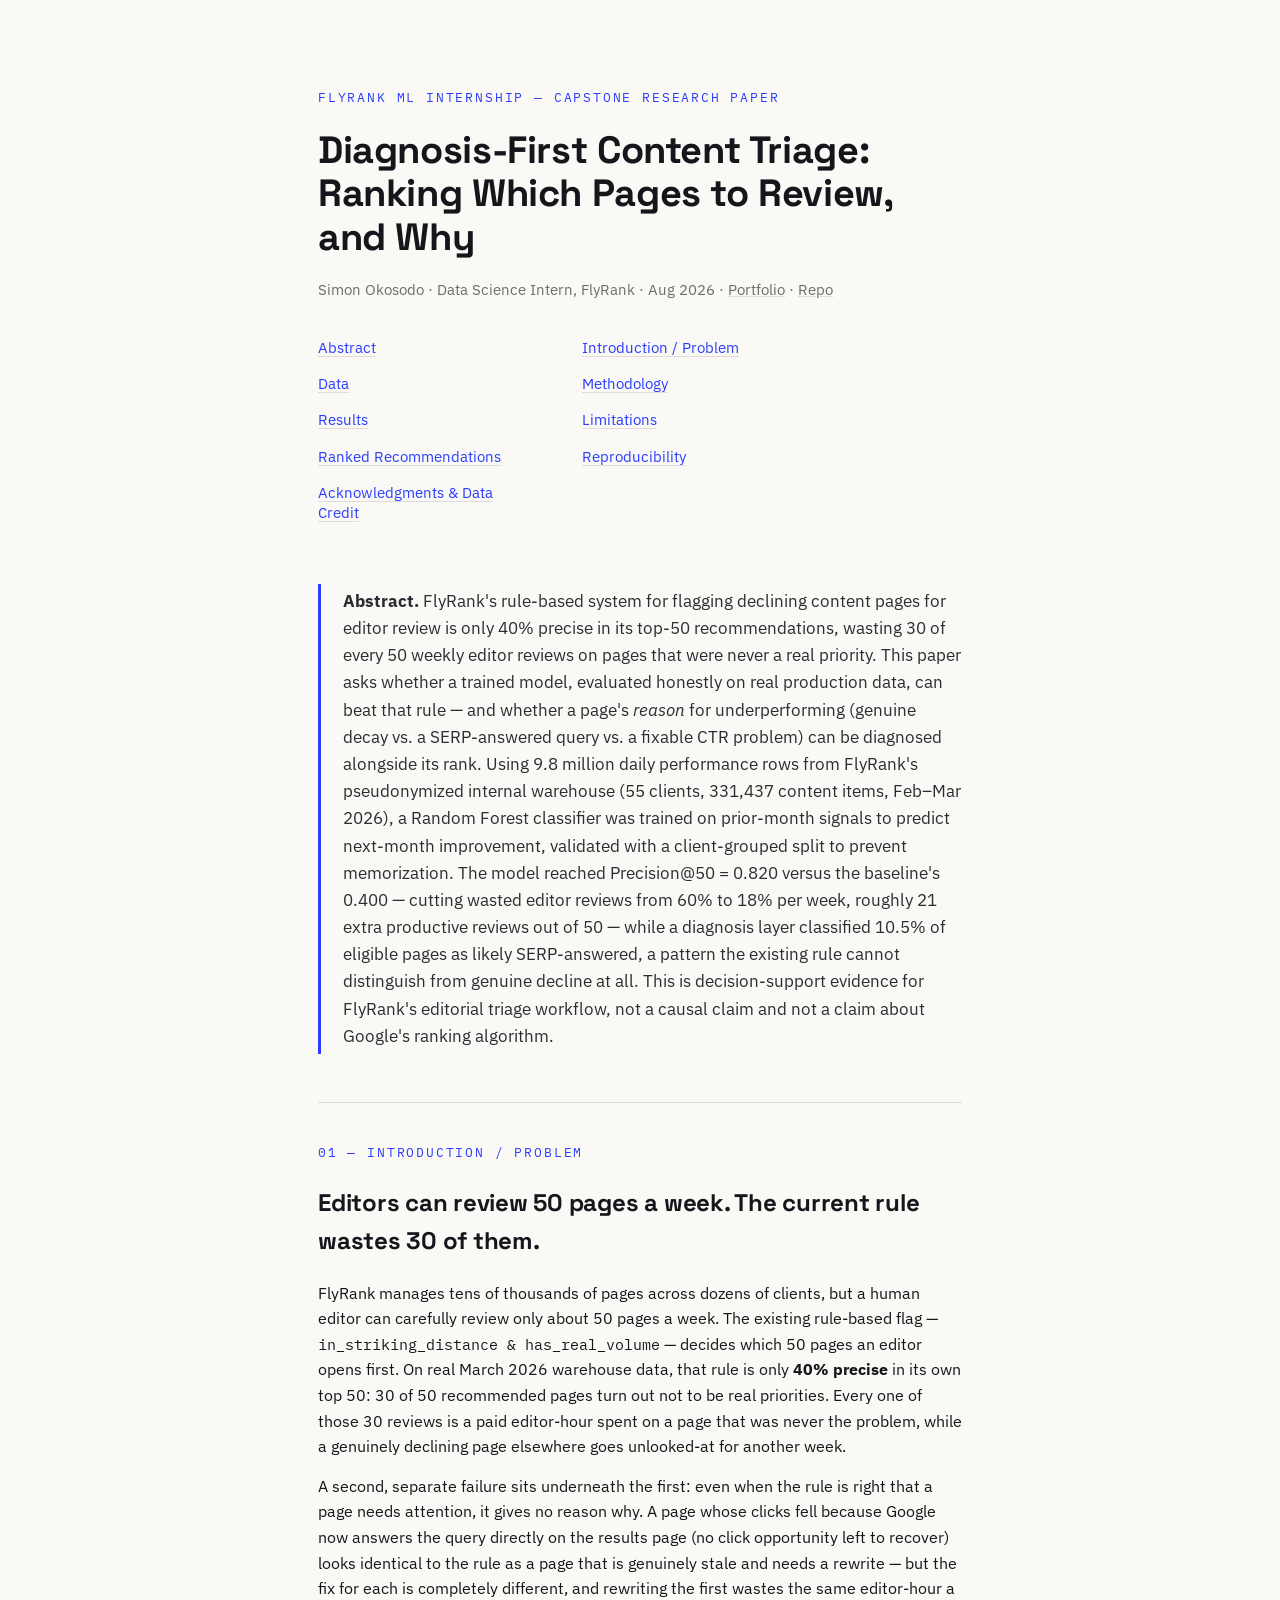
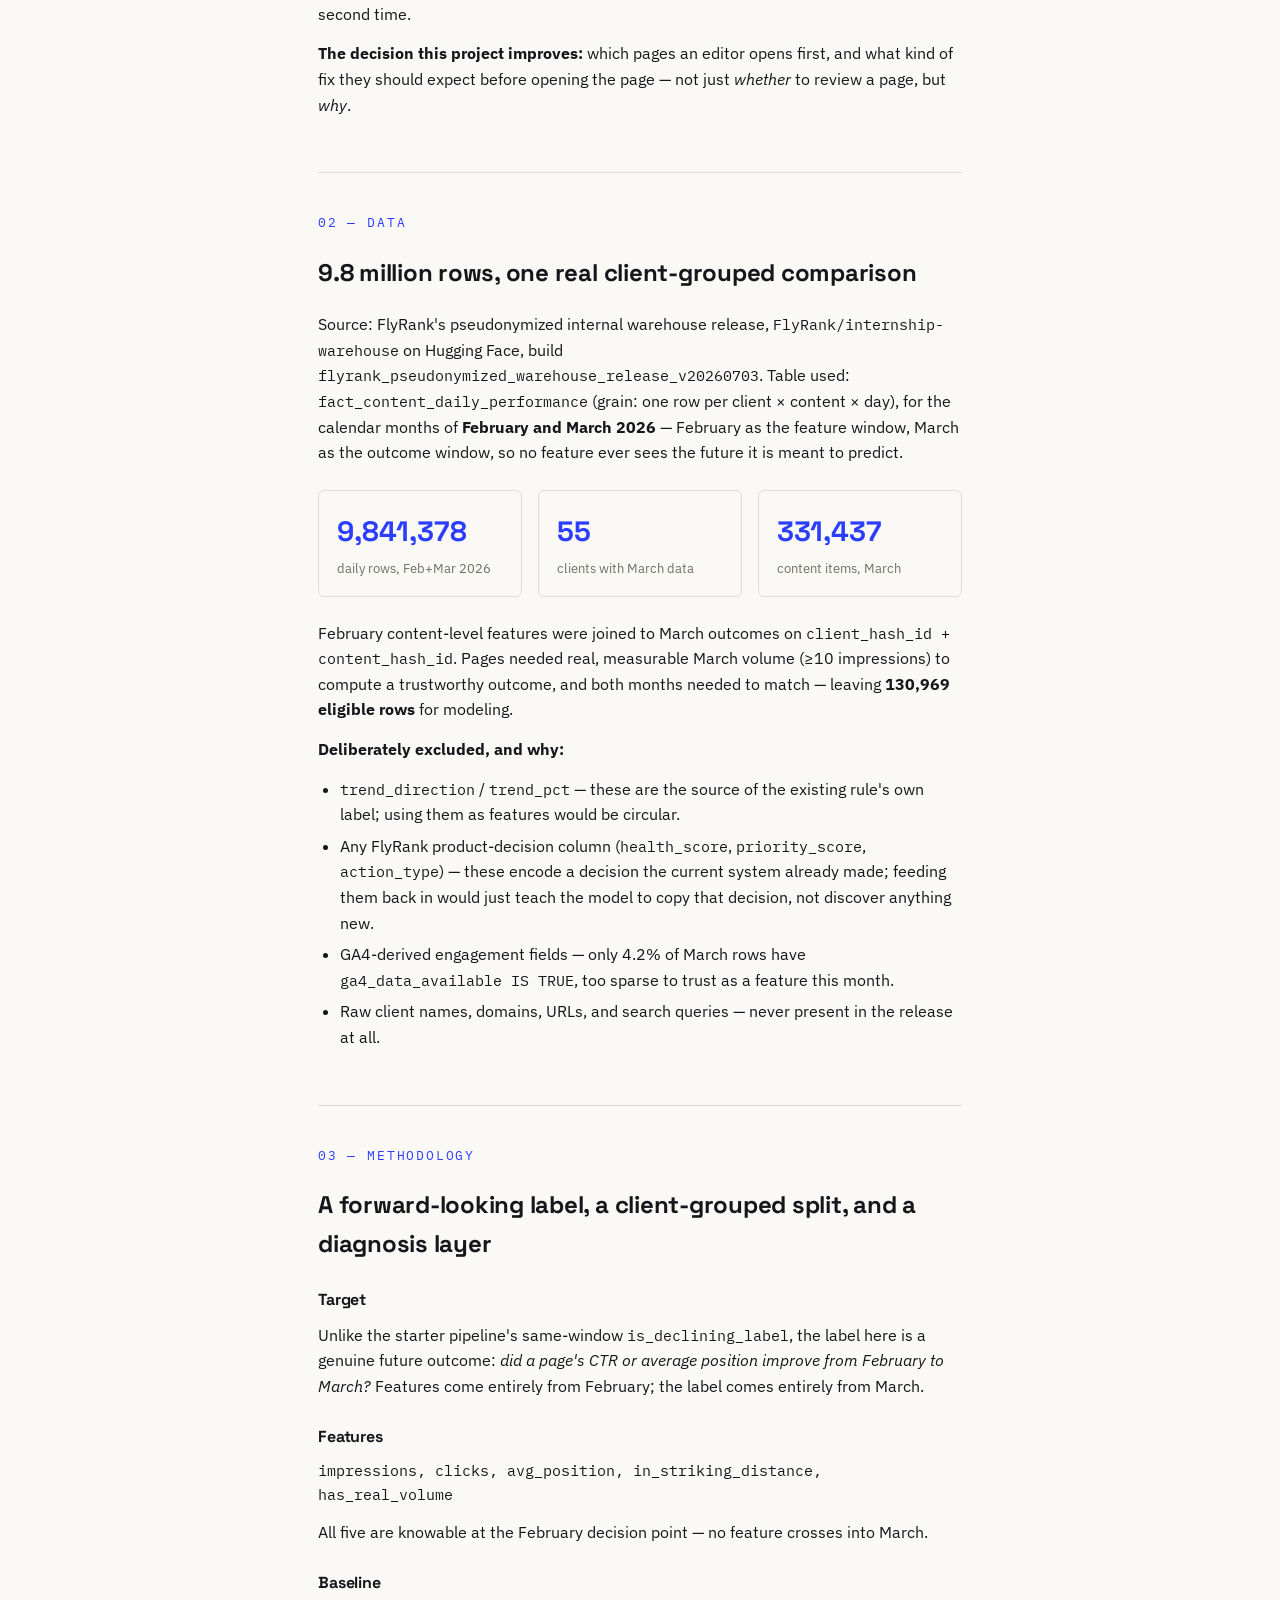
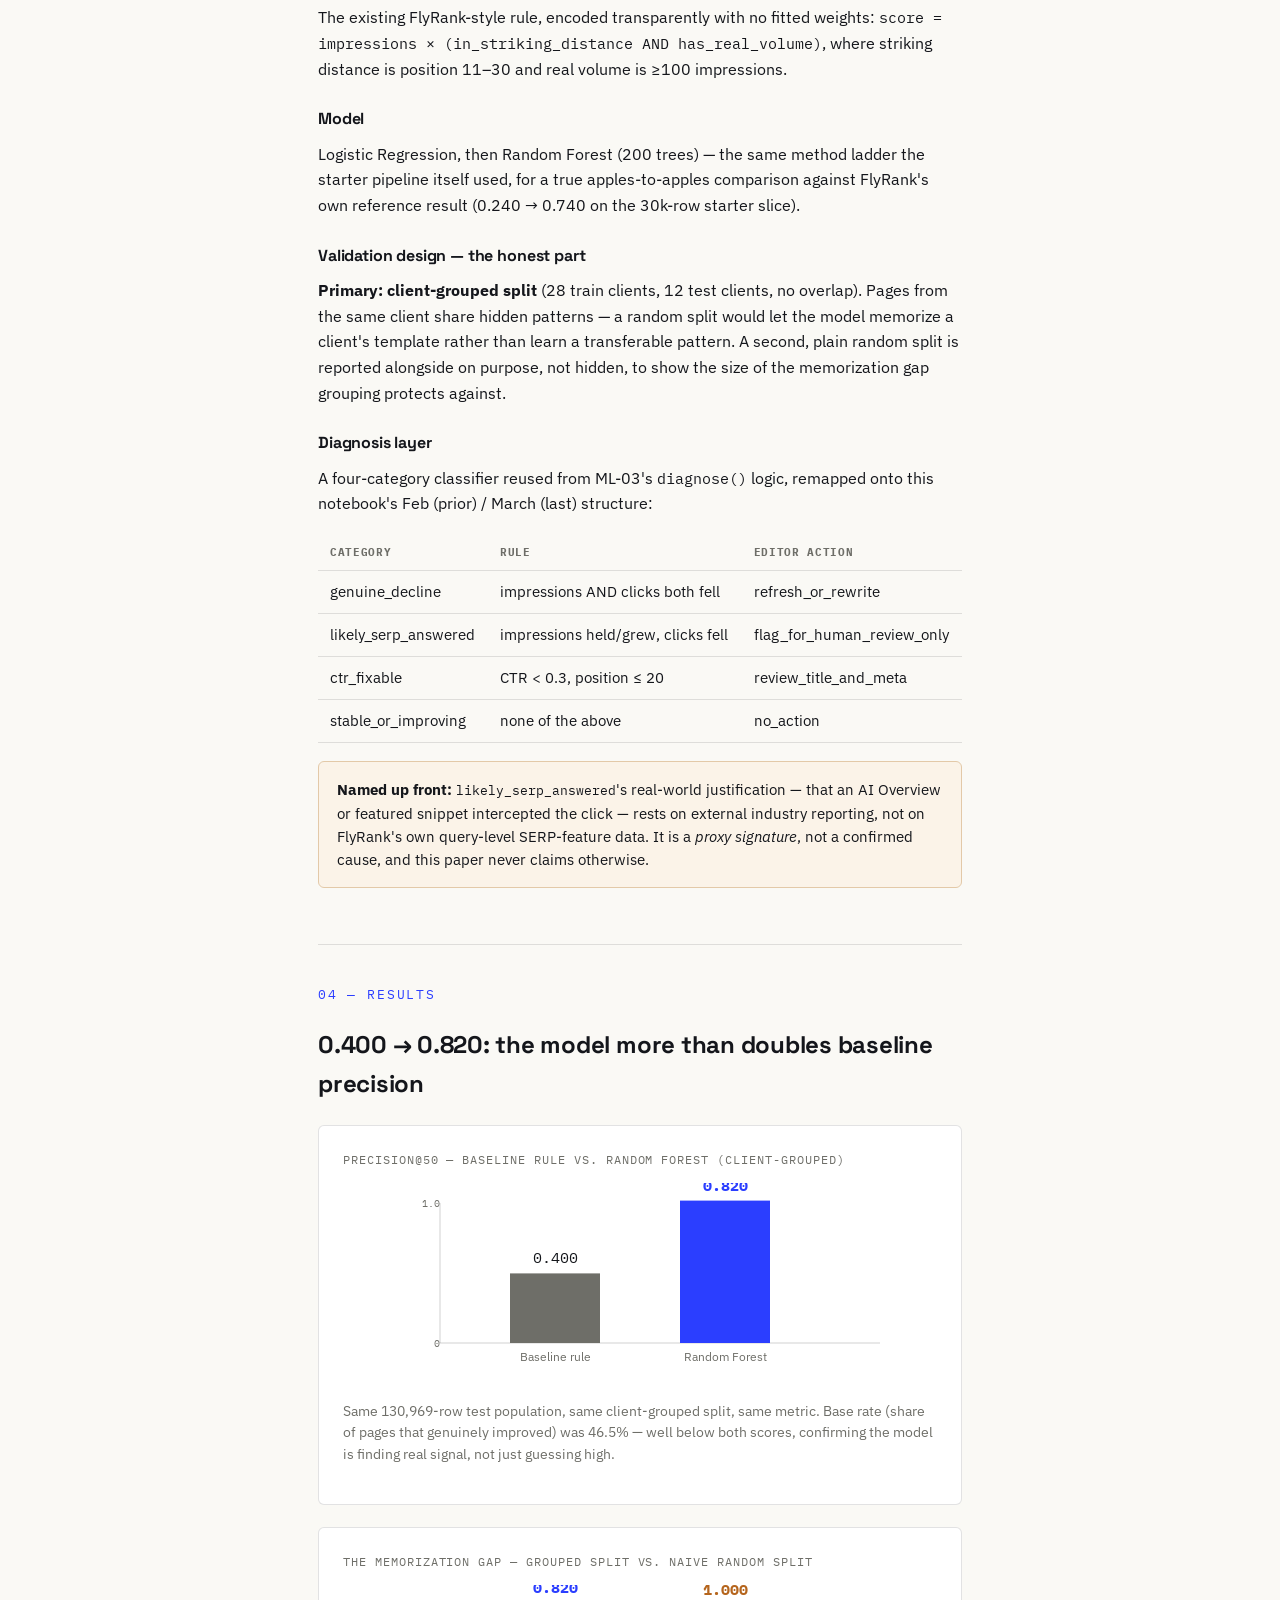
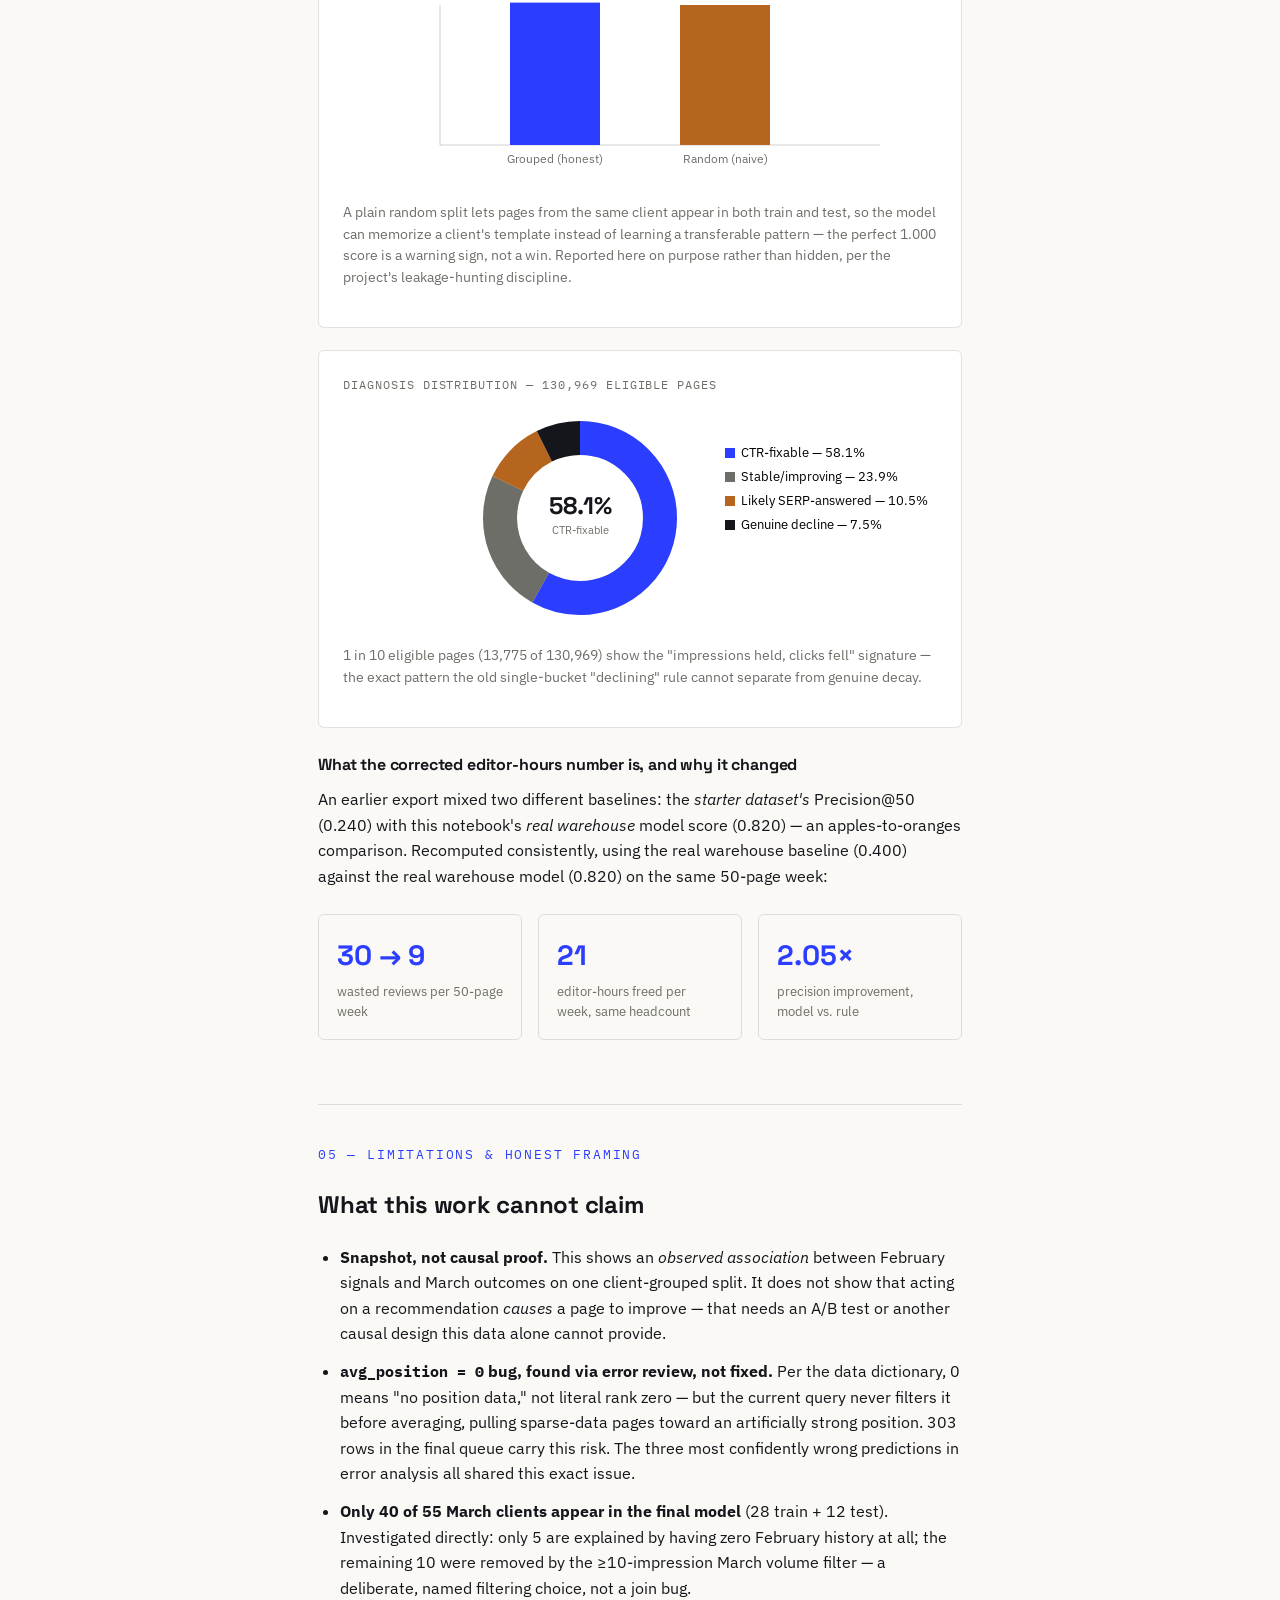
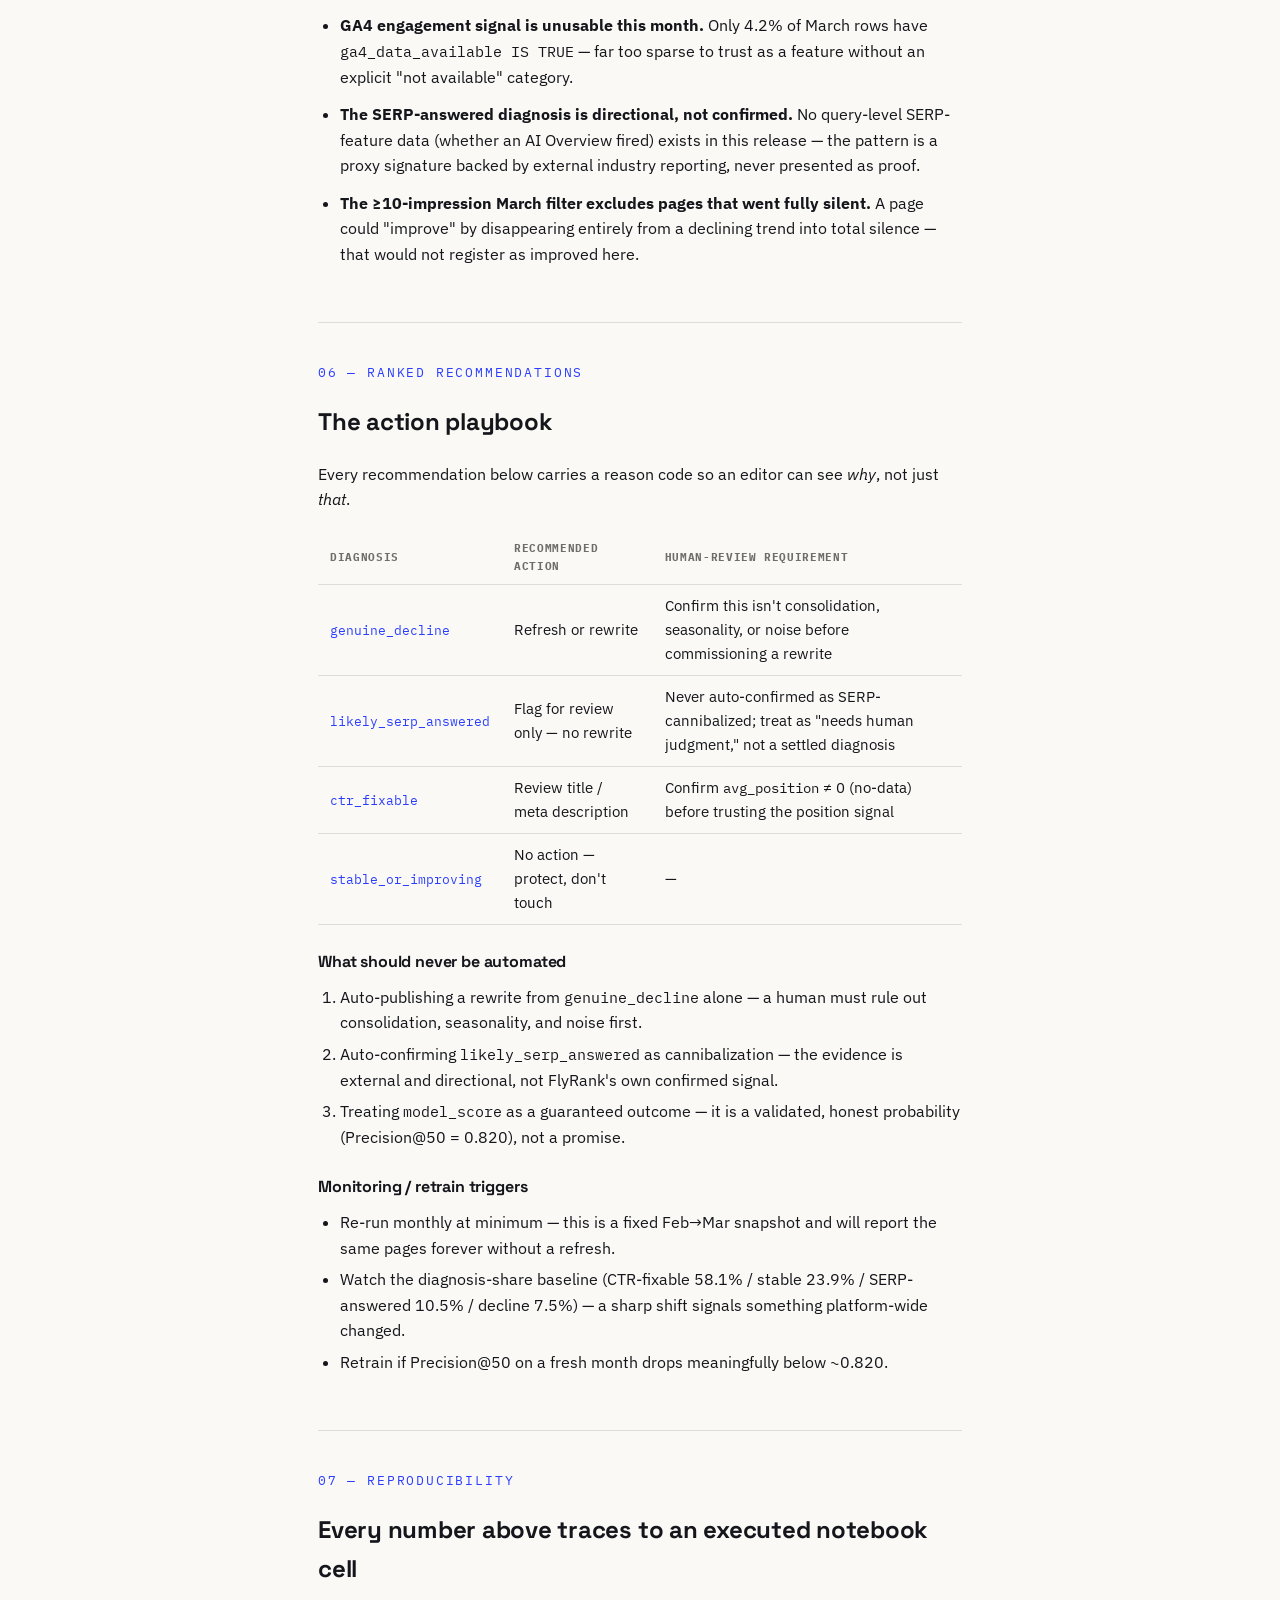
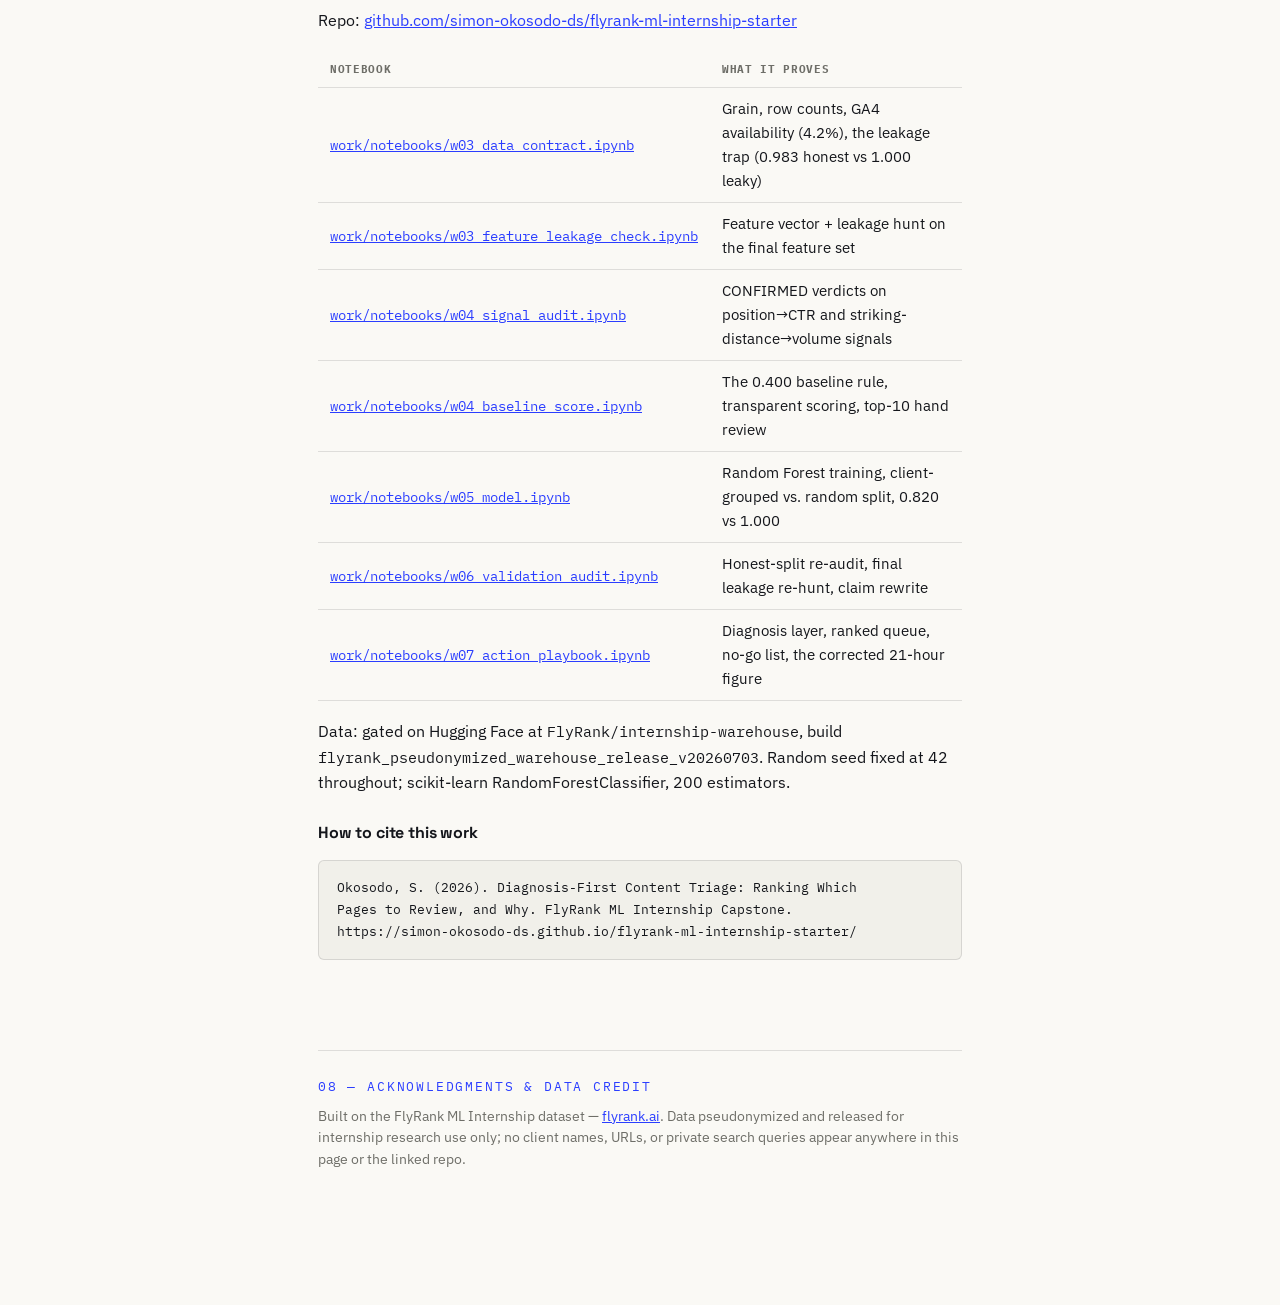
==== index.html @ 638cbefd "Update index.html" ====
<!DOCTYPE html>
<html lang="en">
<head>
<meta charset="UTF-8">
<title>Diagnosis-First Content Triage — Simon Okosodo, FlyRank ML Internship</title>
<meta name="viewport" content="width=device-width, initial-scale=1.0">
<meta name="description" content="A validated ranking + diagnosis model for FlyRank content review, built on 9.8M rows of real production search data.">
<link rel="preconnect" href="https://fonts.googleapis.com">
<link href="https://fonts.googleapis.com/css2?family=Space+Grotesk:wght@500;700&family=IBM+Plex+Sans:wght@400;500;600&family=IBM+Plex+Mono:wght@400;500&display=swap" rel="stylesheet">
<style>
  :root{
    --ink:#14161B;
    --paper:#FAF9F5;
    --cobalt:#2B3EFF;
    --muted:#6E6E68;
    --line: rgba(20,22,27,0.12);
    --good: #1E7F4F;
    --warn: #B5651D;
  }
  *{box-sizing:border-box;}
  html{scroll-behavior:smooth;}
  html,body{margin:0;padding:0;}
  body{
    background:var(--paper);
    color:var(--ink);
    font-family:'IBM Plex Sans', sans-serif;
    -webkit-font-smoothing:antialiased;
    line-height:1.6;
  }
  .wrap{max-width:700px;margin:0 auto;padding:88px 28px 120px;}
  .cite-block{
    font-family:'IBM Plex Mono', monospace;font-size:13px;line-height:1.7;
    background:#F1F0EA;border:1px solid var(--line);border-radius:6px;padding:16px 18px;
    white-space:pre-wrap;margin:14px 0 0;
  }
  a{color:var(--cobalt);}
  h1,h2,h3{font-family:'Space Grotesk', sans-serif;font-weight:700;letter-spacing:-0.01em;}
  .eyebrow{
    font-family:'IBM Plex Mono', monospace;font-size:13px;text-transform:uppercase;
    letter-spacing:0.14em;color:var(--cobalt);margin:0 0 20px;
  }
  .hero h1{font-size:38px;line-height:1.15;margin:0 0 18px;}
  .hero .byline{color:var(--muted);font-size:15px;margin-bottom:36px;}
  .hero .byline a{color:var(--muted);text-decoration-color:var(--line);}
  .abstract{
    border-left:3px solid var(--cobalt);padding:4px 0 4px 22px;margin:0 0 48px;
    font-size:17px;color:#2b2d33;
  }
  section{padding:40px 0;border-top:1px solid var(--line);}
  h2{font-size:24px;margin:0 0 20px;}
  h3{font-size:16px;margin:24px 0 10px;}
  p{margin:0 0 14px;}
  ul,ol{margin:0 0 14px;padding-left:22px;}
  li{margin-bottom:6px;}
  code, .mono{font-family:'IBM Plex Mono', monospace;font-size:0.92em;}
  table{width:100%;border-collapse:collapse;margin:18px 0;font-size:15px;}
  th,td{text-align:left;padding:9px 12px;border-bottom:1px solid var(--line);}
  th{font-family:'IBM Plex Mono', monospace;font-size:11px;text-transform:uppercase;letter-spacing:0.06em;color:var(--muted);}
  .stat-strip{display:grid;grid-template-columns:repeat(3,1fr);gap:16px;margin:24px 0;}
  .stat{border:1px solid var(--line);border-radius:6px;padding:18px;}
  .stat .num{font-family:'Space Grotesk',sans-serif;font-weight:700;font-size:28px;color:var(--cobalt);}
  .stat .lbl{font-size:12.5px;color:var(--muted);margin-top:4px;}
  .chart-card{border:1px solid var(--line);border-radius:6px;padding:24px;margin:22px 0;background:#fff;}
  .chart-title{font-family:'IBM Plex Mono',monospace;font-size:12px;text-transform:uppercase;letter-spacing:0.08em;color:var(--muted);margin-bottom:14px;}
  .chart-caption{font-size:13.5px;color:var(--muted);margin-top:10px;}
  .legend{display:flex;flex-wrap:wrap;gap:14px;margin-top:14px;font-size:13px;}
  .legend span{display:inline-flex;align-items:center;gap:6px;}
  .swatch{width:10px;height:10px;border-radius:2px;display:inline-block;}
  .callout{
    background:#F1F0EA;border:1px solid var(--line);border-radius:6px;padding:16px 18px;margin:16px 0;font-size:14.5px;
  }
  .callout.risk{border-color:#e3c9a8;background:#FBF3E8;}
  .limits-list li{margin-bottom:12px;}
  .rec-table td:first-child{font-family:'IBM Plex Mono',monospace;font-size:12.5px;color:var(--cobalt);}
  footer{margin-top:50px;padding-top:26px;border-top:1px solid var(--line);color:var(--muted);font-size:13.5px;}
  .toc{
    font-size:14.5px;display:grid;grid-template-columns:repeat(2,1fr);
    gap:16px 48px;margin-bottom:8px;max-width:480px;
  }
  .toc a{color:var(--cobalt);text-decoration:underline;text-decoration-color:var(--line);
    text-underline-offset:3px;line-height:1.4;display:block;}
  .toc a:hover{text-decoration-color:var(--cobalt);}
  @media (max-width:640px){.toc{grid-template-columns:1fr;gap:12px;max-width:none;}}

  /* Sticky scrollspy nav — added after researching Distill.pub's floating-TOC pattern
     and NN/g's table-of-contents usability findings (visible link signifiers + active-section
     highlighting; an unstyled/non-sticky TOC on a 9-section page tested poorly per NN/g's
     Wirecutter case study). Hidden until the reader scrolls past the hero. */
  #stickynav{
    position:sticky;top:0;z-index:10;background:rgba(250,249,245,0.96);backdrop-filter:blur(6px);
    border-bottom:1px solid var(--line);padding:10px 0;margin:0 -28px 0;
    display:flex;gap:18px;overflow-x:auto;white-space:nowrap;
    font-family:'IBM Plex Mono',monospace;font-size:12px;
    opacity:0;transform:translateY(-8px);pointer-events:none;transition:opacity .2s ease, transform .2s ease;
  }
  #stickynav.visible{opacity:1;transform:translateY(0);pointer-events:auto;}
  #stickynav a{padding:6px 14px;color:var(--muted);text-decoration:none;border-radius:4px;}
  #stickynav a.active{color:var(--paper);background:var(--cobalt);}
  #stickynav::-webkit-scrollbar{display:none;}
  @media (max-width:640px){#stickynav{margin:0 -18px 0;padding:8px 18px;}}
</style>
</head>
<body>
<div class="wrap">

  <div class="hero">
    <p class="eyebrow">FlyRank ML Internship — Capstone Research Paper</p>
    <h1>Diagnosis-First Content Triage: Ranking Which Pages to Review, and Why</h1>
    <p class="byline">Simon Okosodo · Data Science Intern, FlyRank · Aug 2026 ·
      <a href="https://simon-okosodo-ds.github.io/simon-portfolio/">Portfolio</a> ·
      <a href="https://github.com/simon-okosodo-ds/flyrank-ml-internship-starter">Repo</a>
    </p>

    <nav class="toc">
      <a href="#abstract">Abstract</a>
      <a href="#problem">Introduction / Problem</a>
      <a href="#data">Data</a>
      <a href="#methodology">Methodology</a>
      <a href="#results">Results</a>
      <a href="#limitations">Limitations</a>
      <a href="#recommendations">Ranked Recommendations</a>
      <a href="#reproducibility">Reproducibility</a>
      <a href="#credit">Acknowledgments &amp; Data Credit</a>
    </nav>
  </div>

  <nav id="stickynav" aria-label="Section navigation">
    <a href="#problem" data-target="problem">Problem</a>
    <a href="#data" data-target="data">Data</a>
    <a href="#methodology" data-target="methodology">Methodology</a>
    <a href="#results" data-target="results">Results</a>
    <a href="#limitations" data-target="limitations">Limitations</a>
    <a href="#recommendations" data-target="recommendations">Recommendations</a>
    <a href="#reproducibility" data-target="reproducibility">Reproducibility</a>
    <a href="#credit" data-target="credit">Credit</a>
  </nav>

  <p id="abstract" class="abstract">
    <strong>Abstract.</strong> FlyRank's rule-based system for flagging declining content pages
    for editor review is only 40% precise in its top-50 recommendations, wasting 30 of every
    50 weekly editor reviews on pages that were never a real priority. This paper asks whether
    a trained model, evaluated honestly on real production data, can beat that rule — and
    whether a page's <em>reason</em> for underperforming (genuine decay vs. a SERP-answered
    query vs. a fixable CTR problem) can be diagnosed alongside its rank. Using 9.8&nbsp;million
    daily performance rows from FlyRank's pseudonymized internal warehouse (55 clients,
    331,437 content items, Feb&ndash;Mar 2026), a Random Forest classifier was trained on
    prior-month signals to predict next-month improvement, validated with a client-grouped
    split to prevent memorization. The model reached Precision@50&nbsp;=&nbsp;0.820 versus the
    baseline's 0.400 — cutting wasted editor reviews from 60% to 18% per week, roughly 21 extra
    productive reviews out of 50 — while a diagnosis layer classified 10.5% of eligible pages
    as likely SERP-answered, a pattern the existing rule cannot distinguish from genuine decline
    at all. This is decision-support evidence for FlyRank's editorial triage workflow, not a
    causal claim and not a claim about Google's ranking algorithm.
  </p>

  <section id="problem">
    <p class="eyebrow">01 — Introduction / Problem</p>
    <h2>Editors can review 50 pages a week. The current rule wastes 30 of them.</h2>
    <p>
      FlyRank manages tens of thousands of pages across dozens of clients, but a human editor
      can carefully review only about 50 pages a week. The existing rule-based flag —
      <span class="mono">in_striking_distance &amp; has_real_volume</span> — decides which
      50 pages an editor opens first. On real March 2026 warehouse data, that rule is only
      <strong>40% precise</strong> in its own top 50: 30 of 50 recommended pages turn out not
      to be real priorities. Every one of those 30 reviews is a paid editor-hour spent on a
      page that was never the problem, while a genuinely declining page elsewhere goes unlooked-at
      for another week.
    </p>
    <p>
      A second, separate failure sits underneath the first: even when the rule is right that a
      page needs attention, it gives no reason why. A page whose clicks fell because Google now
      answers the query directly on the results page (no click opportunity left to recover) looks
      identical to the rule as a page that is genuinely stale and needs a rewrite — but the fix
      for each is completely different, and rewriting the first wastes the same editor-hour a
      second time.
    </p>
    <p>
      <strong>The decision this project improves:</strong> which pages an editor opens first, and
      what kind of fix they should expect before opening the page — not just <em>whether</em> to
      review a page, but <em>why</em>.
    </p>
  </section>

  <section id="data">
    <p class="eyebrow">02 — Data</p>
    <h2>9.8 million rows, one real client-grouped comparison</h2>
    <p>
      Source: FlyRank's pseudonymized internal warehouse release,
      <span class="mono">FlyRank/internship-warehouse</span> on Hugging Face, build
      <span class="mono">flyrank_pseudonymized_warehouse_release_v20260703</span>. Table used:
      <span class="mono">fact_content_daily_performance</span> (grain: one row per
      client&nbsp;×&nbsp;content&nbsp;×&nbsp;day), for the calendar months of
      <strong>February and March 2026</strong> — February as the feature window, March as the
      outcome window, so no feature ever sees the future it is meant to predict.
    </p>
    <div class="stat-strip">
      <div class="stat"><div class="num">9,841,378</div><div class="lbl">daily rows, Feb+Mar 2026</div></div>
      <div class="stat"><div class="num">55</div><div class="lbl">clients with March data</div></div>
      <div class="stat"><div class="num">331,437</div><div class="lbl">content items, March</div></div>
    </div>
    <p>
      February content-level features were joined to March outcomes on
      <span class="mono">client_hash_id + content_hash_id</span>. Pages needed real,
      measurable March volume (≥10 impressions) to compute a trustworthy outcome, and both
      months needed to match — leaving <strong>130,969 eligible rows</strong> for modeling.
    </p>
    <p><strong>Deliberately excluded, and why:</strong></p>
    <ul>
      <li><span class="mono">trend_direction</span> / <span class="mono">trend_pct</span> — these
        are the source of the existing rule's own label; using them as features would be circular.</li>
      <li>Any FlyRank product-decision column (<span class="mono">health_score</span>,
        <span class="mono">priority_score</span>, <span class="mono">action_type</span>) — these
        encode a decision the current system already made; feeding them back in would just teach
        the model to copy that decision, not discover anything new.</li>
      <li>GA4-derived engagement fields — only 4.2% of March rows have
        <span class="mono">ga4_data_available IS TRUE</span>, too sparse to trust as a feature
        this month.</li>
      <li>Raw client names, domains, URLs, and search queries — never present in the release at all.</li>
    </ul>
  </section>

  <section id="methodology">
    <p class="eyebrow">03 — Methodology</p>
    <h2>A forward-looking label, a client-grouped split, and a diagnosis layer</h2>
    <h3>Target</h3>
    <p>
      Unlike the starter pipeline's same-window <span class="mono">is_declining_label</span>, the
      label here is a genuine future outcome:
      <em>did a page's CTR or average position improve from February to March?</em> Features come
      entirely from February; the label comes entirely from March.
    </p>
    <h3>Features</h3>
    <p class="mono">impressions, clicks, avg_position, in_striking_distance, has_real_volume</p>
    <p>All five are knowable at the February decision point — no feature crosses into March.</p>
    <h3>Baseline</h3>
    <p>
      The existing FlyRank-style rule, encoded transparently with no fitted weights:
      <span class="mono">score = impressions × (in_striking_distance AND has_real_volume)</span>,
      where striking distance is position 11–30 and real volume is ≥100 impressions.
    </p>
    <h3>Model</h3>
    <p>
      Logistic Regression, then Random Forest (200 trees) — the same method ladder the starter
      pipeline itself used, for a true apples-to-apples comparison against FlyRank's own reference
      result (0.240 → 0.740 on the 30k-row starter slice).
    </p>
    <h3>Validation design — the honest part</h3>
    <p>
      <strong>Primary: client-grouped split</strong> (28 train clients, 12 test clients, no
      overlap). Pages from the same client share hidden patterns — a random split would let the
      model memorize a client's template rather than learn a transferable pattern. A second,
      plain random split is reported alongside on purpose, not hidden, to show the size of the
      memorization gap grouping protects against.
    </p>
    <h3>Diagnosis layer</h3>
    <p>
      A four-category classifier reused from ML-03's <span class="mono">diagnose()</span> logic,
      remapped onto this notebook's Feb (prior) / March (last) structure:
    </p>
    <table>
      <tr><th>Category</th><th>Rule</th><th>Editor action</th></tr>
      <tr><td>genuine_decline</td><td>impressions AND clicks both fell</td><td>refresh_or_rewrite</td></tr>
      <tr><td>likely_serp_answered</td><td>impressions held/grew, clicks fell</td><td>flag_for_human_review_only</td></tr>
      <tr><td>ctr_fixable</td><td>CTR &lt; 0.3, position ≤ 20</td><td>review_title_and_meta</td></tr>
      <tr><td>stable_or_improving</td><td>none of the above</td><td>no_action</td></tr>
    </table>
    <div class="callout risk">
      <strong>Named up front:</strong> <span class="mono">likely_serp_answered</span>'s real-world
      justification — that an AI Overview or featured snippet intercepted the click — rests on
      external industry reporting, not on FlyRank's own query-level SERP-feature data. It is a
      <em>proxy signature</em>, not a confirmed cause, and this paper never claims otherwise.
    </div>
  </section>

  <section id="results">
    <p class="eyebrow">04 — Results</p>
    <h2>0.400 → 0.820: the model more than doubles baseline precision</h2>

    <div class="chart-card">
      <div class="chart-title">Precision@50 — baseline rule vs. random forest (client-grouped)</div>
      <svg viewBox="0 0 520 200" width="100%" height="200" role="img" aria-label="Bar chart comparing baseline precision 0.400 to model precision 0.820">
        <line x1="60" y1="20" x2="60" y2="160" stroke="#14161B" stroke-opacity="0.2"/>
        <line x1="60" y1="160" x2="500" y2="160" stroke="#14161B" stroke-opacity="0.2"/>
        <!-- baseline bar -->
        <rect x="130" y="90.4" width="90" height="69.6" fill="#6E6E68"/>
        <text x="175" y="80" text-anchor="middle" font-family="IBM Plex Mono, monospace" font-size="15" fill="#14161B">0.400</text>
        <text x="175" y="178" text-anchor="middle" font-family="IBM Plex Sans, sans-serif" font-size="12" fill="#6E6E68">Baseline rule</text>
        <!-- model bar -->
        <rect x="300" y="17.6" width="90" height="142.4" fill="#2B3EFF"/>
        <text x="345" y="8" text-anchor="middle" font-family="IBM Plex Mono, monospace" font-size="15" fill="#2B3EFF" font-weight="700">0.820</text>
        <text x="345" y="178" text-anchor="middle" font-family="IBM Plex Sans, sans-serif" font-size="12" fill="#6E6E68">Random Forest</text>
        <text x="60" y="164" font-family="IBM Plex Mono, monospace" font-size="10" fill="#6E6E68" text-anchor="end">0</text>
        <text x="60" y="24" font-family="IBM Plex Mono, monospace" font-size="10" fill="#6E6E68" text-anchor="end">1.0</text>
      </svg>
      <p class="chart-caption">Same 130,969-row test population, same client-grouped split, same metric.
        Base rate (share of pages that genuinely improved) was 46.5% — well below both scores,
        confirming the model is finding real signal, not just guessing high.</p>
    </div>

    <div class="chart-card">
      <div class="chart-title">The memorization gap — grouped split vs. naive random split</div>
      <svg viewBox="0 0 520 200" width="100%" height="200" role="img" aria-label="Bar chart comparing grouped split precision 0.820 to random split precision 1.000">
        <line x1="60" y1="20" x2="60" y2="160" stroke="#14161B" stroke-opacity="0.2"/>
        <line x1="60" y1="160" x2="500" y2="160" stroke="#14161B" stroke-opacity="0.2"/>
        <rect x="130" y="17.6" width="90" height="142.4" fill="#2B3EFF"/>
        <text x="175" y="8" text-anchor="middle" font-family="IBM Plex Mono, monospace" font-size="15" fill="#2B3EFF" font-weight="700">0.820</text>
        <text x="175" y="178" text-anchor="middle" font-family="IBM Plex Sans, sans-serif" font-size="12" fill="#6E6E68">Grouped (honest)</text>
        <rect x="300" y="20" width="90" height="140" fill="#B5651D"/>
        <text x="345" y="10" text-anchor="middle" font-family="IBM Plex Mono, monospace" font-size="15" fill="#B5651D" font-weight="700">1.000</text>
        <text x="345" y="178" text-anchor="middle" font-family="IBM Plex Sans, sans-serif" font-size="12" fill="#6E6E68">Random (naive)</text>
      </svg>
      <p class="chart-caption">A plain random split lets pages from the same client appear in both
        train and test, so the model can memorize a client's template instead of learning a
        transferable pattern — the perfect 1.000 score is a warning sign, not a win. Reported
        here on purpose rather than hidden, per the project's leakage-hunting discipline.</p>
    </div>

    <div class="chart-card">
      <div class="chart-title">Diagnosis distribution — 130,969 eligible pages</div>
      <svg viewBox="0 0 340 220" width="100%" height="220" role="img" aria-label="Donut chart of diagnosis categories">
        <g transform="translate(110,110)">
          <circle r="80" fill="none" stroke="#E7E4DA" stroke-width="34"/>
          <circle r="80" fill="none" stroke="#2B3EFF" stroke-width="34"
            stroke-dasharray="292.04 502.65" stroke-dashoffset="0" transform="rotate(-90)"/>
          <circle r="80" fill="none" stroke="#6E6E68" stroke-width="34"
            stroke-dasharray="120.13 502.65" stroke-dashoffset="-292.04" transform="rotate(-90)"/>
          <circle r="80" fill="none" stroke="#B5651D" stroke-width="34"
            stroke-dasharray="52.78 502.65" stroke-dashoffset="-412.18" transform="rotate(-90)"/>
          <circle r="80" fill="none" stroke="#14161B" stroke-width="34"
            stroke-dasharray="37.70 502.65" stroke-dashoffset="-464.96" transform="rotate(-90)"/>
          <text x="0" y="-4" text-anchor="middle" font-family="Space Grotesk, sans-serif" font-weight="700" font-size="24" fill="#14161B">58.1%</text>
          <text x="0" y="16" text-anchor="middle" font-family="IBM Plex Sans, sans-serif" font-size="11" fill="#6E6E68">CTR-fixable</text>
        </g>
        <g transform="translate(255,40)" font-family="IBM Plex Sans, sans-serif" font-size="12.5">
          <rect width="10" height="10" fill="#2B3EFF"/><text x="16" y="9">CTR-fixable — 58.1%</text>
          <rect y="24" width="10" height="10" fill="#6E6E68"/><text x="16" y="33">Stable/improving — 23.9%</text>
          <rect y="48" width="10" height="10" fill="#B5651D"/><text x="16" y="57">Likely SERP-answered — 10.5%</text>
          <rect y="72" width="10" height="10" fill="#14161B"/><text x="16" y="81">Genuine decline — 7.5%</text>
        </g>
      </svg>
      <p class="chart-caption">1 in 10 eligible pages (13,775 of 130,969) show the "impressions
        held, clicks fell" signature — the exact pattern the old single-bucket "declining" rule
        cannot separate from genuine decay.</p>
    </div>

    <h3>What the corrected editor-hours number is, and why it changed</h3>
    <p>
      An earlier export mixed two different baselines: the <em>starter dataset's</em> Precision@50
      (0.240) with this notebook's <em>real warehouse</em> model score (0.820) — an apples-to-oranges
      comparison. Recomputed consistently, using the real warehouse baseline (0.400) against the
      real warehouse model (0.820) on the same 50-page week:
    </p>
    <div class="stat-strip">
      <div class="stat"><div class="num">30 → 9</div><div class="lbl">wasted reviews per 50-page week</div></div>
      <div class="stat"><div class="num">21</div><div class="lbl">editor-hours freed per week, same headcount</div></div>
      <div class="stat"><div class="num">2.05×</div><div class="lbl">precision improvement, model vs. rule</div></div>
    </div>
  </section>

  <section id="limitations">
    <p class="eyebrow">05 — Limitations &amp; honest framing</p>
    <h2>What this work cannot claim</h2>
    <ul class="limits-list">
      <li><strong>Snapshot, not causal proof.</strong> This shows an <em>observed association</em>
        between February signals and March outcomes on one client-grouped split. It does not show
        that acting on a recommendation <em>causes</em> a page to improve — that needs an A/B test
        or another causal design this data alone cannot provide.</li>
      <li><strong><span class="mono">avg_position = 0</span> bug, found via error review, not fixed.</strong>
        Per the data dictionary, 0 means "no position data," not literal rank zero — but the current
        query never filters it before averaging, pulling sparse-data pages toward an artificially
        strong position. 303 rows in the final queue carry this risk. The three most confidently
        wrong predictions in error analysis all shared this exact issue.</li>
      <li><strong>Only 40 of 55 March clients appear in the final model</strong> (28 train + 12
        test). Investigated directly: only 5 are explained by having zero February history at
        all; the remaining 10 were removed by the ≥10-impression March volume filter — a
        deliberate, named filtering choice, not a join bug.</li>
      <li><strong>GA4 engagement signal is unusable this month.</strong> Only 4.2% of March rows
        have <span class="mono">ga4_data_available IS TRUE</span> — far too sparse to trust as a
        feature without an explicit "not available" category.</li>
      <li><strong>The SERP-answered diagnosis is directional, not confirmed.</strong> No
        query-level SERP-feature data (whether an AI Overview fired) exists in this release —
        the pattern is a proxy signature backed by external industry reporting, never presented
        as proof.</li>
      <li><strong>The ≥10-impression March filter excludes pages that went fully silent.</strong>
        A page could "improve" by disappearing entirely from a declining trend into total silence
        — that would not register as improved here.</li>
    </ul>
  </section>

  <section id="recommendations">
    <p class="eyebrow">06 — Ranked recommendations</p>
    <h2>The action playbook</h2>
    <p>Every recommendation below carries a reason code so an editor can see <em>why</em>, not just <em>that</em>.</p>
    <table class="rec-table">
      <tr><th>Diagnosis</th><th>Recommended action</th><th>Human-review requirement</th></tr>
      <tr><td>genuine_decline</td><td>Refresh or rewrite</td><td>Confirm this isn't consolidation, seasonality, or noise before commissioning a rewrite</td></tr>
      <tr><td>likely_serp_answered</td><td>Flag for review only — no rewrite</td><td>Never auto-confirmed as SERP-cannibalized; treat as "needs human judgment," not a settled diagnosis</td></tr>
      <tr><td>ctr_fixable</td><td>Review title / meta description</td><td>Confirm <span class="mono">avg_position</span> ≠ 0 (no-data) before trusting the position signal</td></tr>
      <tr><td>stable_or_improving</td><td>No action — protect, don't touch</td><td>—</td></tr>
    </table>
    <h3>What should never be automated</h3>
    <ol>
      <li>Auto-publishing a rewrite from <span class="mono">genuine_decline</span> alone — a human
        must rule out consolidation, seasonality, and noise first.</li>
      <li>Auto-confirming <span class="mono">likely_serp_answered</span> as cannibalization — the
        evidence is external and directional, not FlyRank's own confirmed signal.</li>
      <li>Treating <span class="mono">model_score</span> as a guaranteed outcome — it is a
        validated, honest probability (Precision@50 = 0.820), not a promise.</li>
    </ol>
    <h3>Monitoring / retrain triggers</h3>
    <ul>
      <li>Re-run monthly at minimum — this is a fixed Feb→Mar snapshot and will report the same
        pages forever without a refresh.</li>
      <li>Watch the diagnosis-share baseline (CTR-fixable 58.1% / stable 23.9% / SERP-answered
        10.5% / decline 7.5%) — a sharp shift signals something platform-wide changed.</li>
      <li>Retrain if Precision@50 on a fresh month drops meaningfully below ~0.820.</li>
    </ul>
  </section>

  <section id="reproducibility">
    <p class="eyebrow">07 — Reproducibility</p>
    <h2>Every number above traces to an executed notebook cell</h2>
    <p>Repo: <a href="https://github.com/simon-okosodo-ds/flyrank-ml-internship-starter">github.com/simon-okosodo-ds/flyrank-ml-internship-starter</a></p>
    <table>
      <tr><th>Notebook</th><th>What it proves</th></tr>
      <tr><td><a class="mono" href="https://github.com/simon-okosodo-ds/flyrank-ml-internship-starter/blob/main/work/notebooks/w03_data_contract.ipynb">work/notebooks/w03_data_contract.ipynb</a></td><td>Grain, row counts, GA4 availability (4.2%), the leakage trap (0.983 honest vs 1.000 leaky)</td></tr>
      <tr><td><a class="mono" href="https://github.com/simon-okosodo-ds/flyrank-ml-internship-starter/blob/main/work/notebooks/w03_feature_leakage_check.ipynb">work/notebooks/w03_feature_leakage_check.ipynb</a></td><td>Feature vector + leakage hunt on the final feature set</td></tr>
      <tr><td><a class="mono" href="https://github.com/simon-okosodo-ds/flyrank-ml-internship-starter/blob/main/work/notebooks/w04_signal_audit.ipynb">work/notebooks/w04_signal_audit.ipynb</a></td><td>CONFIRMED verdicts on position→CTR and striking-distance→volume signals</td></tr>
      <tr><td><a class="mono" href="https://github.com/simon-okosodo-ds/flyrank-ml-internship-starter/blob/main/work/notebooks/w04_baseline_score.ipynb">work/notebooks/w04_baseline_score.ipynb</a></td><td>The 0.400 baseline rule, transparent scoring, top-10 hand review</td></tr>
      <tr><td><a class="mono" href="https://github.com/simon-okosodo-ds/flyrank-ml-internship-starter/blob/main/work/notebooks/w05_model.ipynb">work/notebooks/w05_model.ipynb</a></td><td>Random Forest training, client-grouped vs. random split, 0.820 vs 1.000</td></tr>
      <tr><td><a class="mono" href="https://github.com/simon-okosodo-ds/flyrank-ml-internship-starter/blob/main/work/notebooks/w06_validation_audit.ipynb">work/notebooks/w06_validation_audit.ipynb</a></td><td>Honest-split re-audit, final leakage re-hunt, claim rewrite</td></tr>
      <tr><td><a class="mono" href="https://github.com/simon-okosodo-ds/flyrank-ml-internship-starter/blob/main/work/notebooks/w07_action_playbook.ipynb">work/notebooks/w07_action_playbook.ipynb</a></td><td>Diagnosis layer, ranked queue, no-go list, the corrected 21-hour figure</td></tr>
    </table>
    <p>Data: gated on Hugging Face at <span class="mono">FlyRank/internship-warehouse</span>, build
      <span class="mono">flyrank_pseudonymized_warehouse_release_v20260703</span>. Random seed
      fixed at 42 throughout; scikit-learn RandomForestClassifier, 200 estimators.</p>

    <h3>How to cite this work</h3>
    <div class="cite-block">Okosodo, S. (2026). Diagnosis-First Content Triage: Ranking Which
Pages to Review, and Why. FlyRank ML Internship Capstone.
https://simon-okosodo-ds.github.io/flyrank-ml-internship-starter/</div>
  </section>

  <footer id="credit">
    <p class="eyebrow" style="margin-bottom:8px;">08 — Acknowledgments &amp; Data Credit</p>
    <p>Built on the FlyRank ML Internship dataset — <a href="https://flyrank.ai">flyrank.ai</a>.
      Data pseudonymized and released for internship research use only; no client names, URLs,
      or private search queries appear anywhere in this page or the linked repo.</p>
  </footer>

</div>

<script>
// Sticky nav: show once the reader scrolls past the hero, hide again near the top.
// Active-link highlight via IntersectionObserver — the "which section am I in" signal
// NN/g's table-of-contents research names as a real usability gap when it's missing.
(function () {
  var stickyNav = document.getElementById('stickynav');
  var hero = document.querySelector('.hero');
  var navLinks = Array.prototype.slice.call(stickyNav.querySelectorAll('a'));
  var sections = navLinks.map(function (a) {
    return document.getElementById(a.dataset.target);
  }).filter(Boolean);

  var heroObserver = new IntersectionObserver(function (entries) {
    entries.forEach(function (entry) {
      stickyNav.classList.toggle('visible', !entry.isIntersecting);
    });
  }, { threshold: 0, rootMargin: '-40px 0px 0px 0px' });
  heroObserver.observe(hero);

  var sectionObserver = new IntersectionObserver(function (entries) {
    entries.forEach(function (entry) {
      var link = stickyNav.querySelector('a[data-target="' + entry.target.id + '"]');
      if (!link) return;
      if (entry.isIntersecting) {
        navLinks.forEach(function (l) { l.classList.remove('active'); });
        link.classList.add('active');
      }
    });
  }, { threshold: 0, rootMargin: '-45% 0px -45% 0px' });
  sections.forEach(function (s) { sectionObserver.observe(s); });
})();
</script>
</body>
</html>
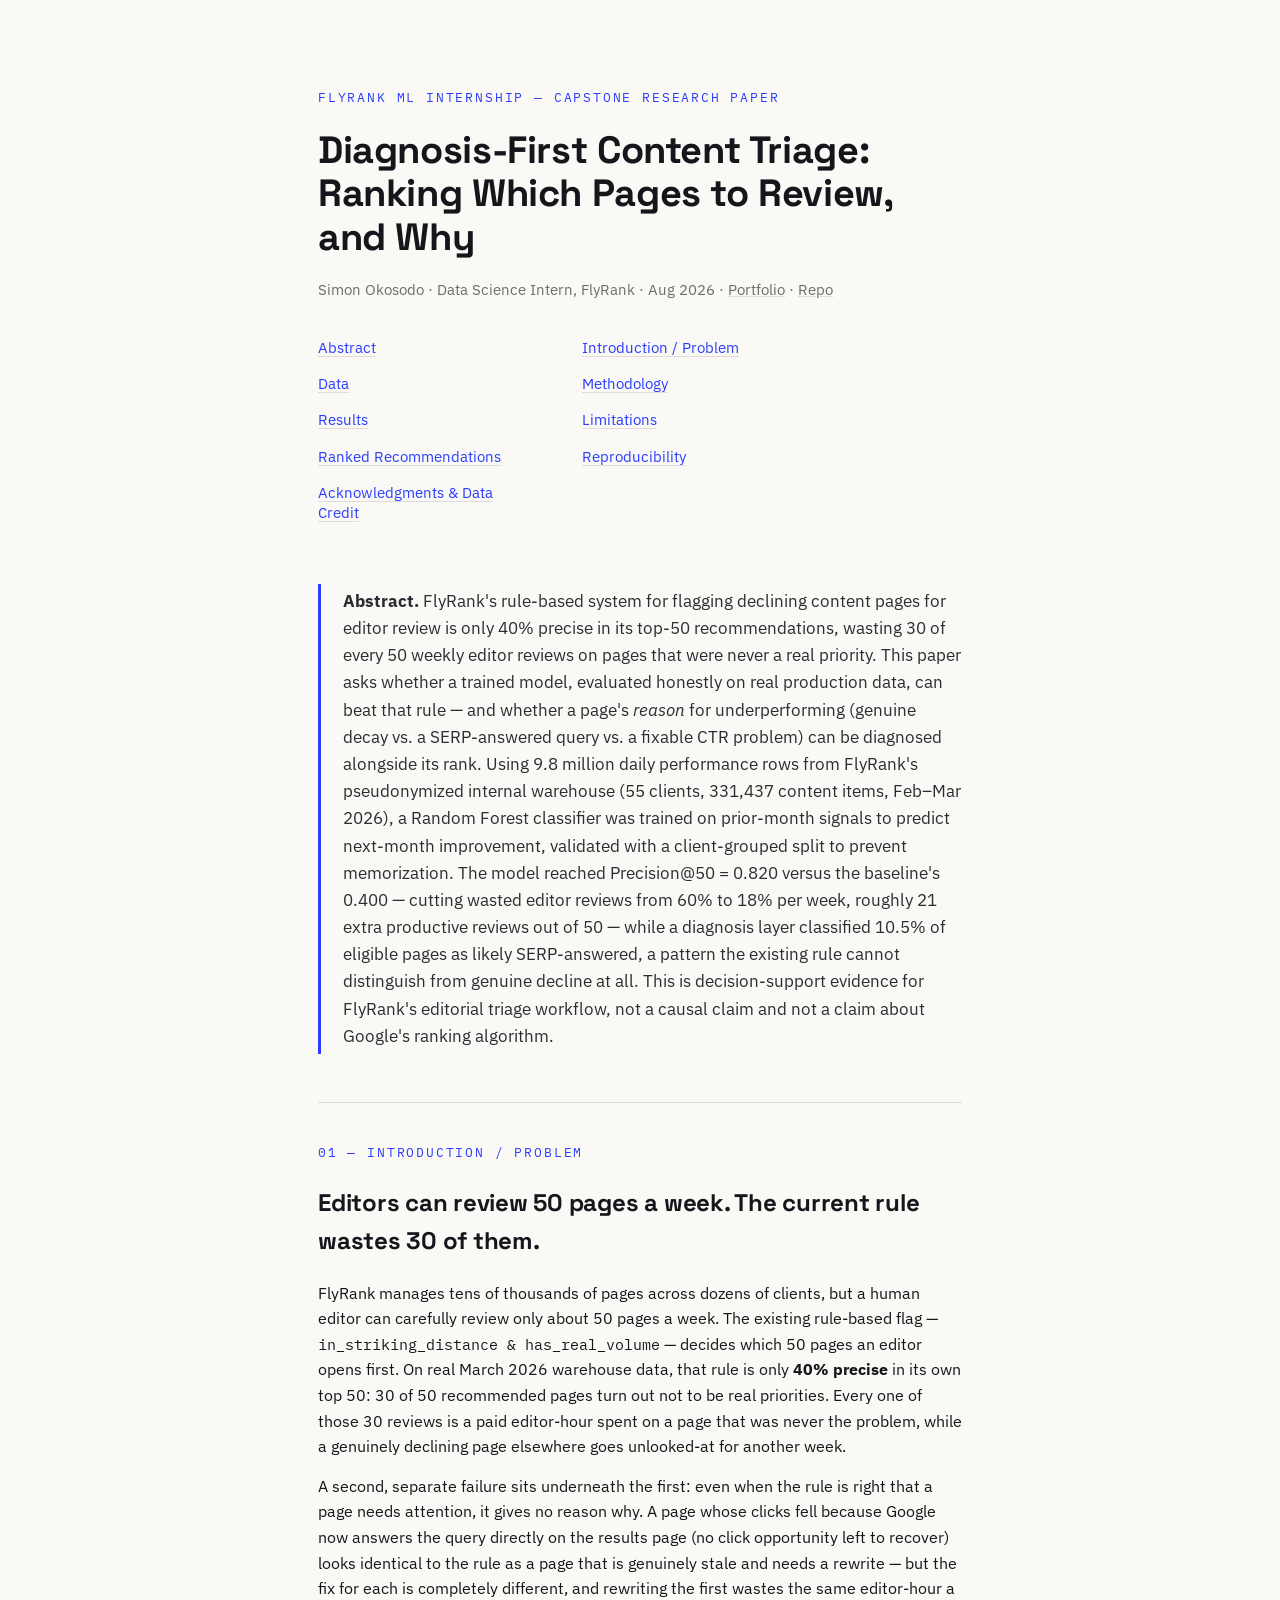
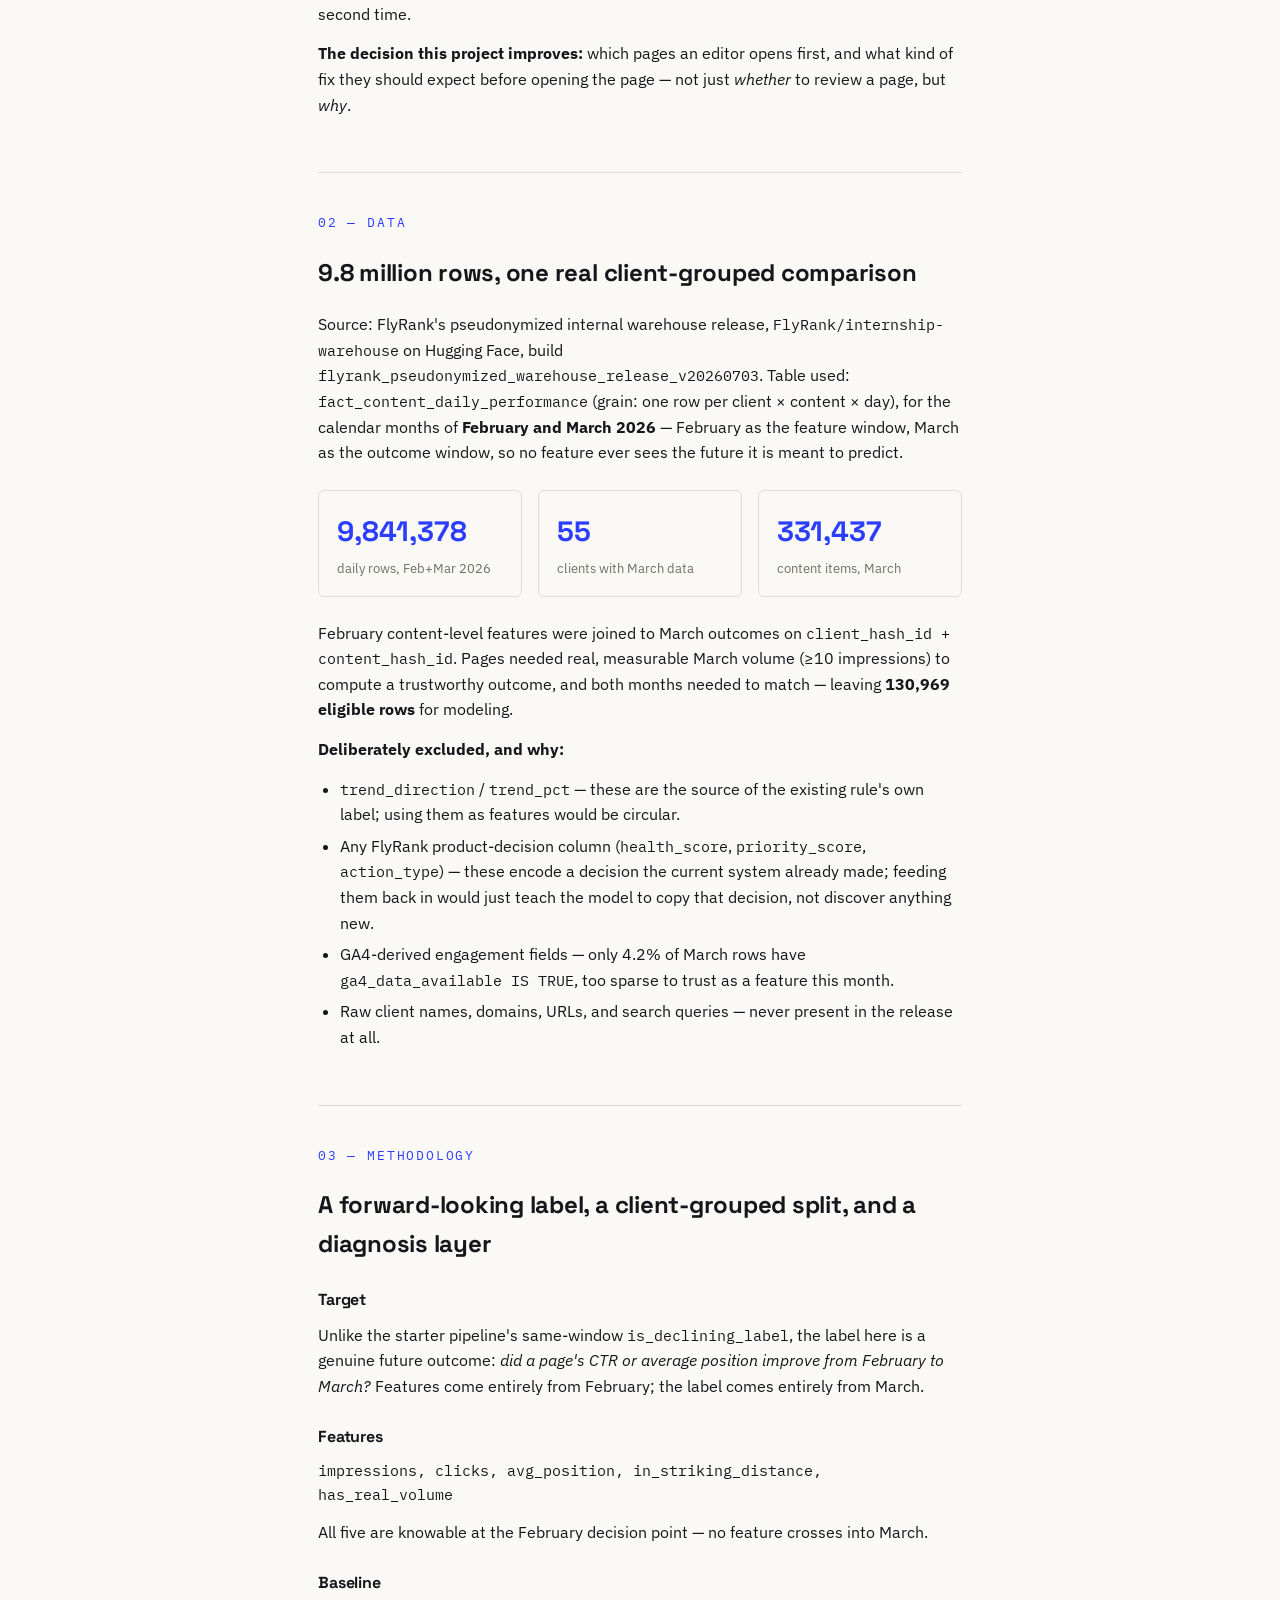
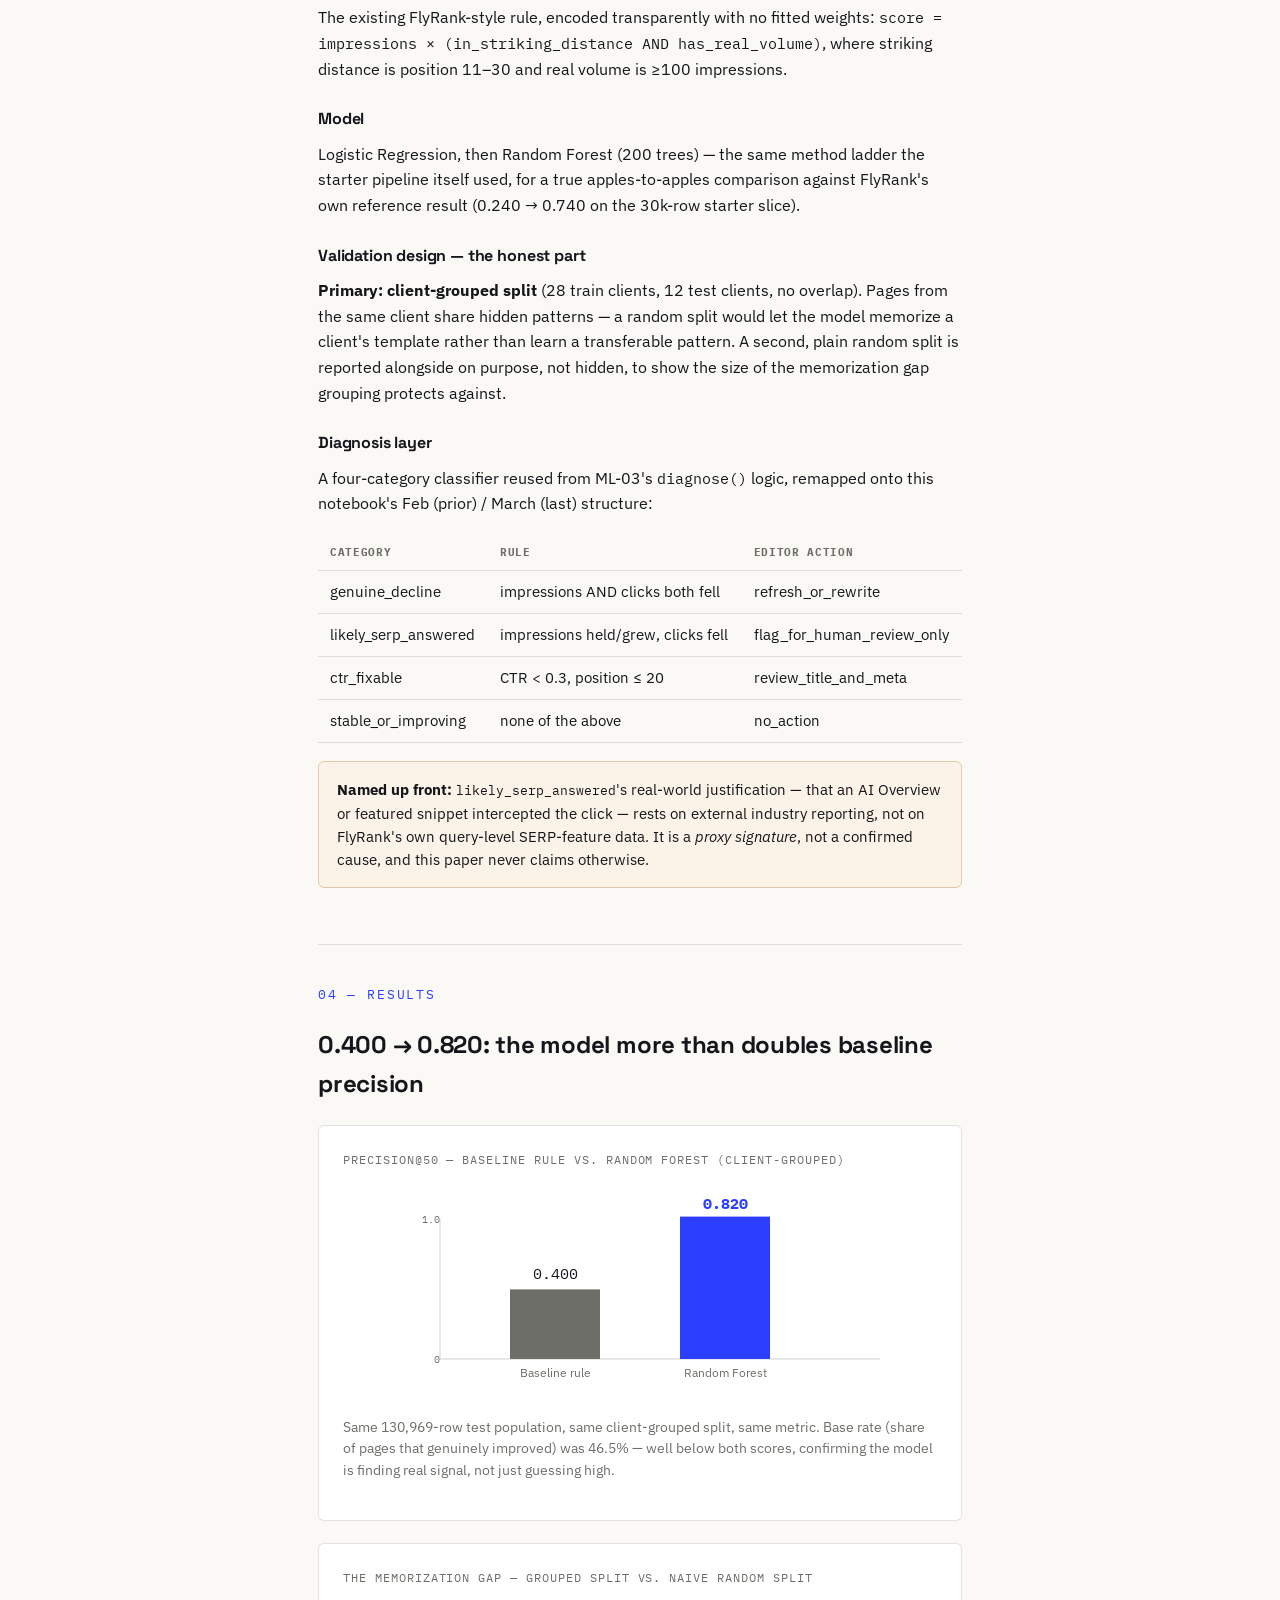
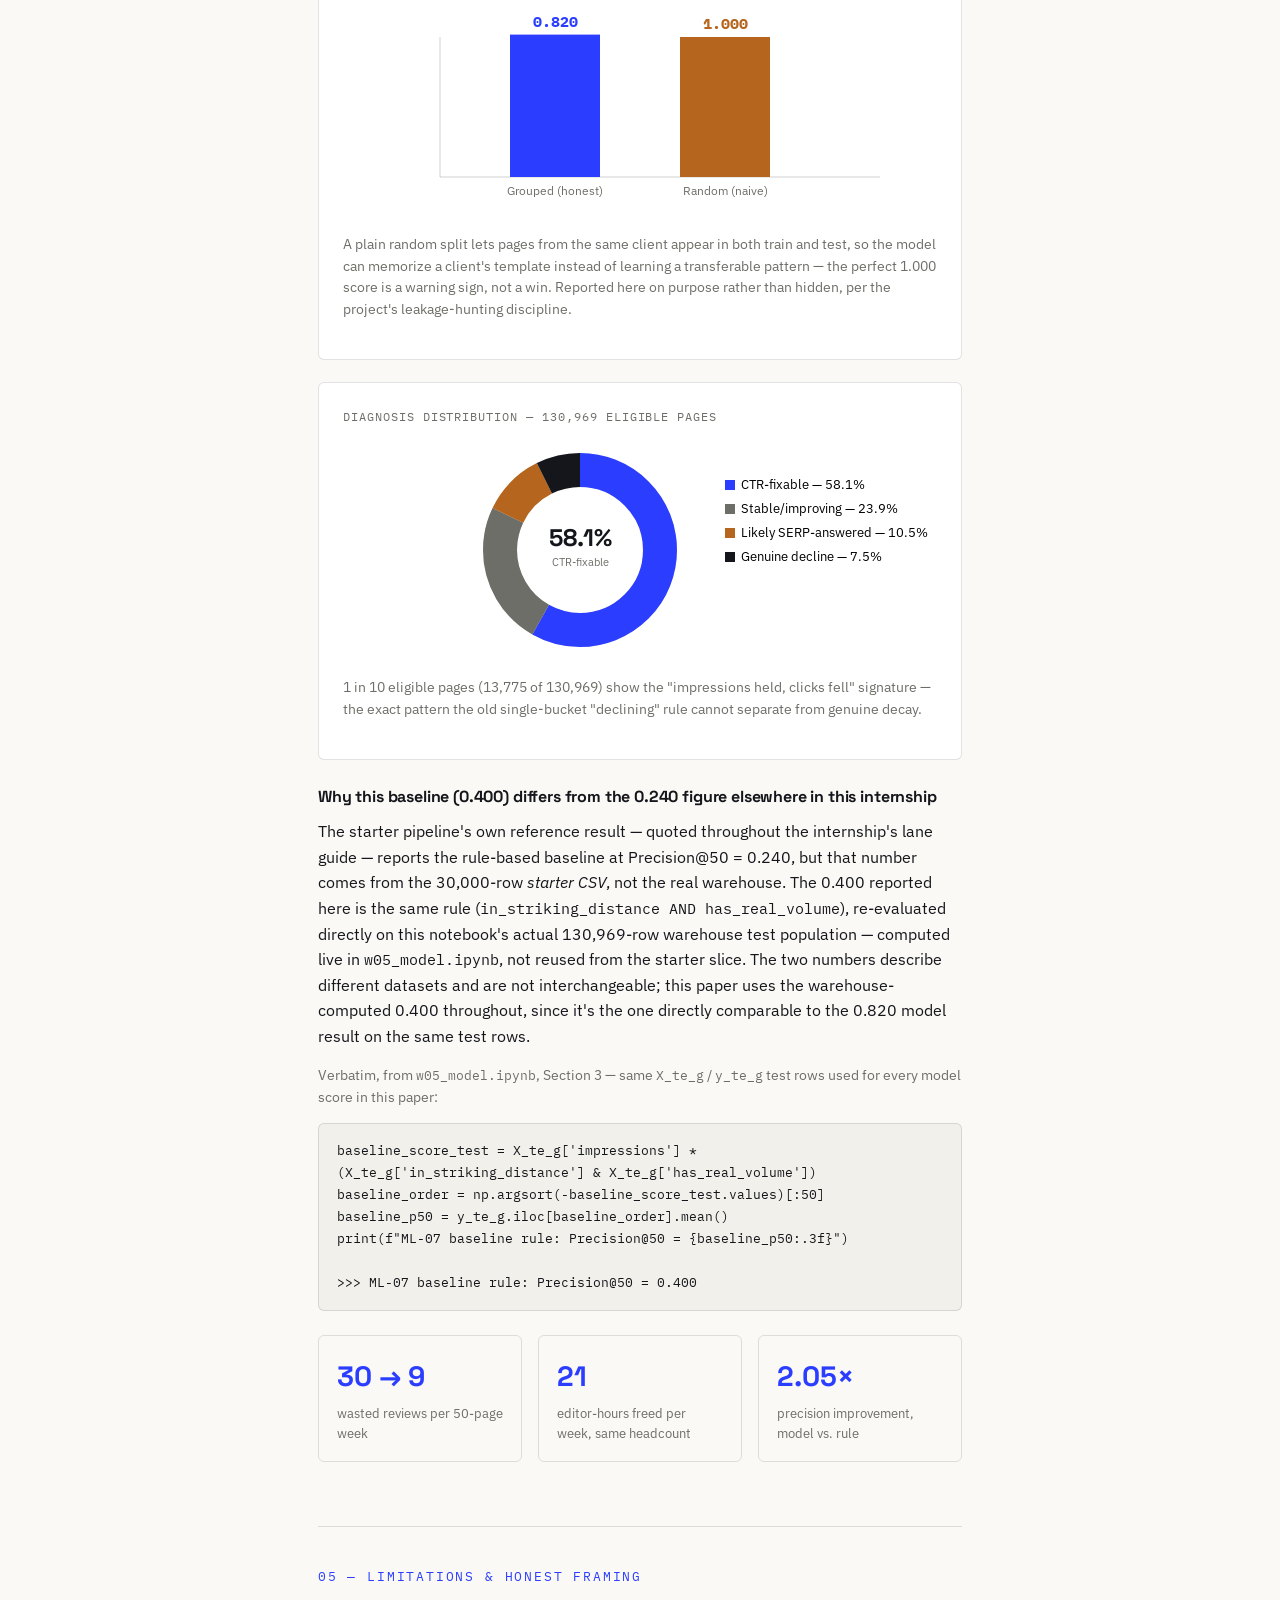
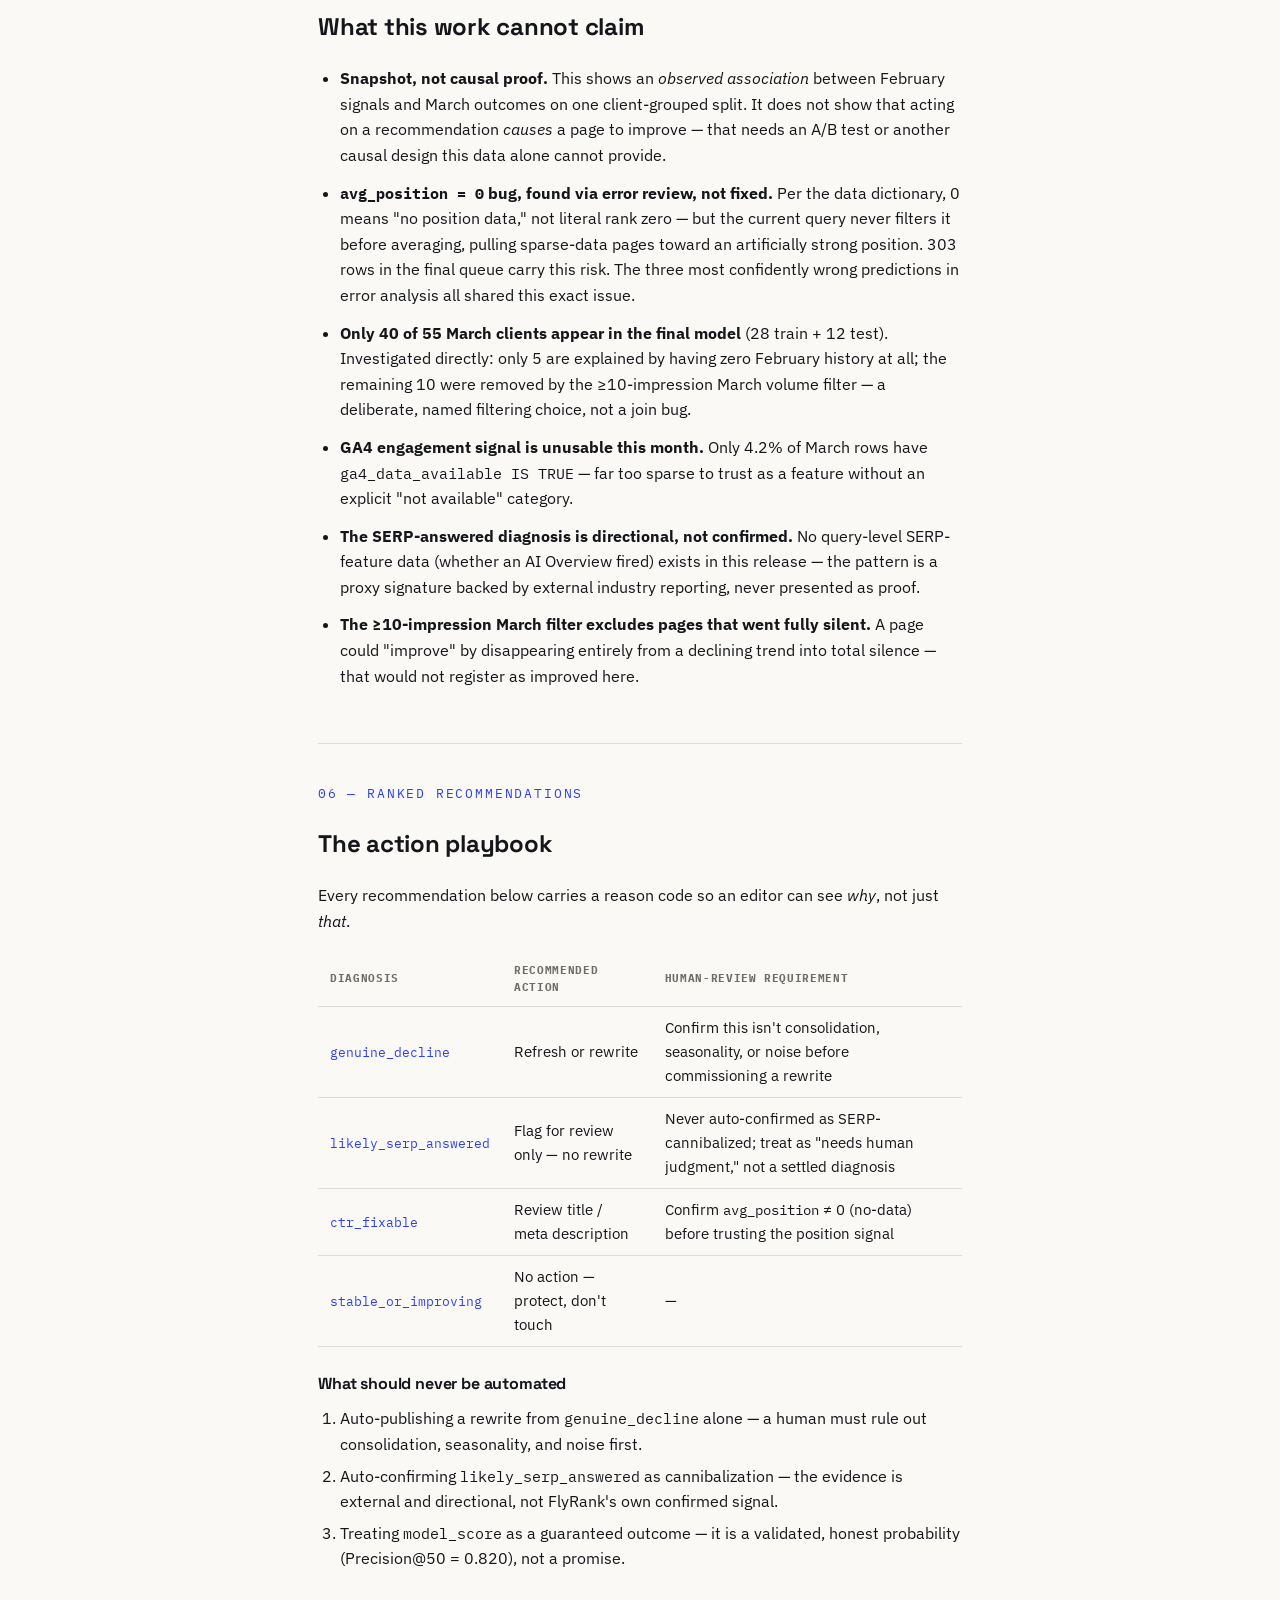
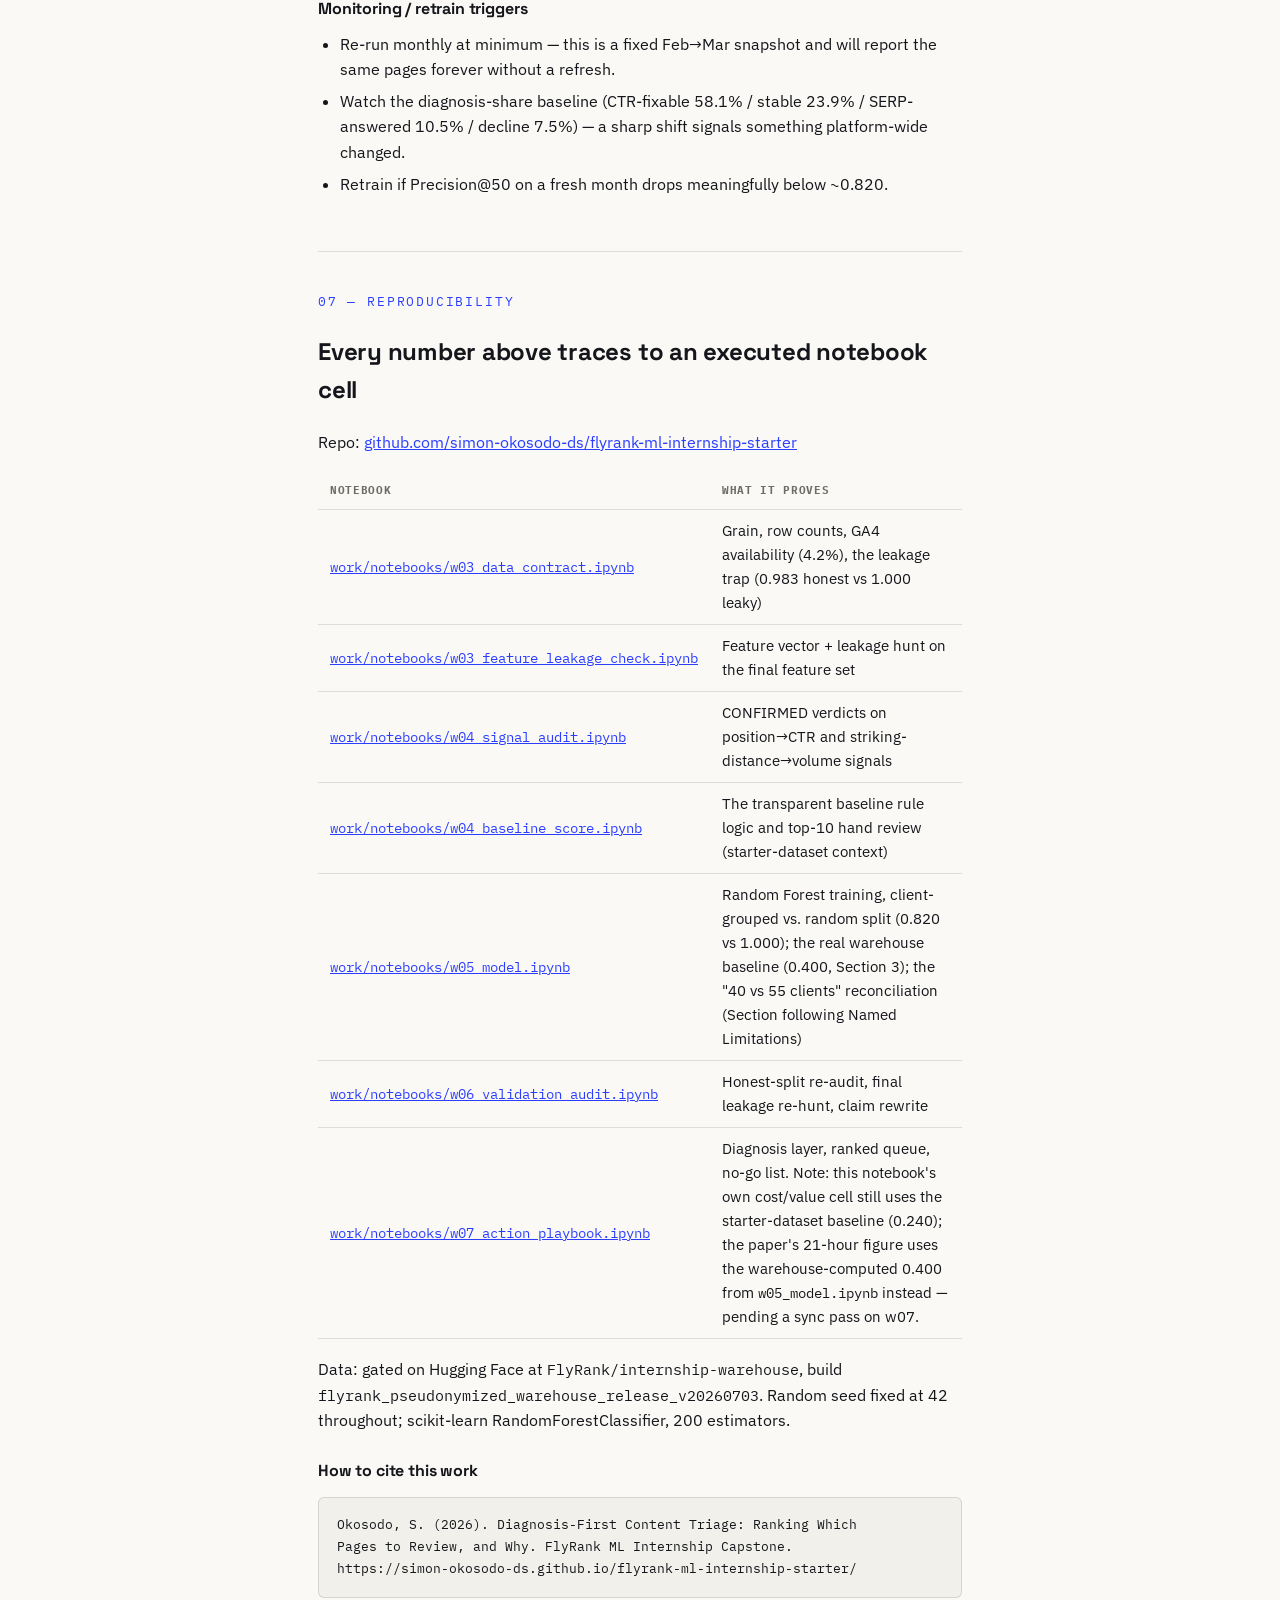
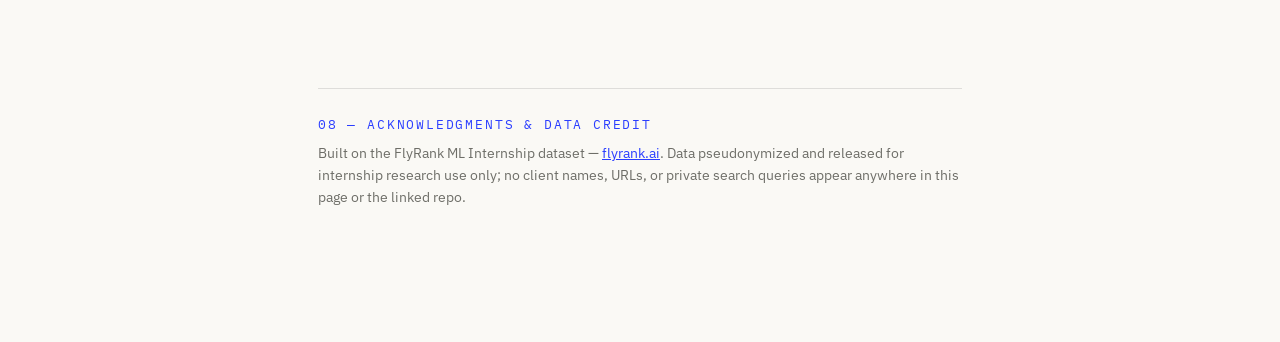
==== commit bc0b8b37: "Update index.html" ====
--- a/index.html
+++ b/index.html
@@ -5,6 +5,15 @@
 <title>Diagnosis-First Content Triage — Simon Okosodo, FlyRank ML Internship</title>
 <meta name="viewport" content="width=device-width, initial-scale=1.0">
 <meta name="description" content="A validated ranking + diagnosis model for FlyRank content review, built on 9.8M rows of real production search data.">
+<meta property="og:type" content="article">
+<meta property="og:title" content="Diagnosis-First Content Triage — Simon Okosodo, FlyRank ML Internship">
+<meta property="og:description" content="A validated ranking + diagnosis model for FlyRank content review — Precision@50 0.400 → 0.820 on 9.8M rows of real production search data.">
+<meta property="og:url" content="https://simon-okosodo-ds.github.io/flyrank-ml-internship-starter/">
+<meta property="og:image" content="https://simon-okosodo-ds.github.io/simon-portfolio/images/bio-photo.jpg">
+<meta name="twitter:card" content="summary_large_image">
+<meta name="twitter:title" content="Diagnosis-First Content Triage — Simon Okosodo, FlyRank ML Internship">
+<meta name="twitter:description" content="A validated ranking + diagnosis model for FlyRank content review — Precision@50 0.400 → 0.820 on 9.8M rows of real production search data.">
+<meta name="twitter:image" content="https://simon-okosodo-ds.github.io/simon-portfolio/images/bio-photo.jpg">
 <link rel="preconnect" href="https://fonts.googleapis.com">
 <link href="https://fonts.googleapis.com/css2?family=Space+Grotesk:wght@500;700&family=IBM+Plex+Sans:wght@400;500;600&family=IBM+Plex+Mono:wght@400;500&display=swap" rel="stylesheet">
 <style>
@@ -278,7 +287,7 @@
 
     <div class="chart-card">
       <div class="chart-title">Precision@50 — baseline rule vs. random forest (client-grouped)</div>
-      <svg viewBox="0 0 520 200" width="100%" height="200" role="img" aria-label="Bar chart comparing baseline precision 0.400 to model precision 0.820">
+      <svg viewBox="0 -16 520 216" width="100%" height="216" role="img" aria-label="Bar chart comparing baseline precision 0.400 to model precision 0.820">
         <line x1="60" y1="20" x2="60" y2="160" stroke="#14161B" stroke-opacity="0.2"/>
         <line x1="60" y1="160" x2="500" y2="160" stroke="#14161B" stroke-opacity="0.2"/>
         <!-- baseline bar -->
@@ -287,7 +296,7 @@
         <text x="175" y="178" text-anchor="middle" font-family="IBM Plex Sans, sans-serif" font-size="12" fill="#6E6E68">Baseline rule</text>
         <!-- model bar -->
         <rect x="300" y="17.6" width="90" height="142.4" fill="#2B3EFF"/>
-        <text x="345" y="8" text-anchor="middle" font-family="IBM Plex Mono, monospace" font-size="15" fill="#2B3EFF" font-weight="700">0.820</text>
+        <text x="345" y="10" text-anchor="middle" font-family="IBM Plex Mono, monospace" font-size="15" fill="#2B3EFF" font-weight="700">0.820</text>
         <text x="345" y="178" text-anchor="middle" font-family="IBM Plex Sans, sans-serif" font-size="12" fill="#6E6E68">Random Forest</text>
         <text x="60" y="164" font-family="IBM Plex Mono, monospace" font-size="10" fill="#6E6E68" text-anchor="end">0</text>
         <text x="60" y="24" font-family="IBM Plex Mono, monospace" font-size="10" fill="#6E6E68" text-anchor="end">1.0</text>
@@ -299,14 +308,14 @@
 
     <div class="chart-card">
       <div class="chart-title">The memorization gap — grouped split vs. naive random split</div>
-      <svg viewBox="0 0 520 200" width="100%" height="200" role="img" aria-label="Bar chart comparing grouped split precision 0.820 to random split precision 1.000">
+      <svg viewBox="0 -16 520 216" width="100%" height="216" role="img" aria-label="Bar chart comparing grouped split precision 0.820 to random split precision 1.000">
         <line x1="60" y1="20" x2="60" y2="160" stroke="#14161B" stroke-opacity="0.2"/>
         <line x1="60" y1="160" x2="500" y2="160" stroke="#14161B" stroke-opacity="0.2"/>
         <rect x="130" y="17.6" width="90" height="142.4" fill="#2B3EFF"/>
-        <text x="175" y="8" text-anchor="middle" font-family="IBM Plex Mono, monospace" font-size="15" fill="#2B3EFF" font-weight="700">0.820</text>
+        <text x="175" y="10" text-anchor="middle" font-family="IBM Plex Mono, monospace" font-size="15" fill="#2B3EFF" font-weight="700">0.820</text>
         <text x="175" y="178" text-anchor="middle" font-family="IBM Plex Sans, sans-serif" font-size="12" fill="#6E6E68">Grouped (honest)</text>
         <rect x="300" y="20" width="90" height="140" fill="#B5651D"/>
-        <text x="345" y="10" text-anchor="middle" font-family="IBM Plex Mono, monospace" font-size="15" fill="#B5651D" font-weight="700">1.000</text>
+        <text x="345" y="12" text-anchor="middle" font-family="IBM Plex Mono, monospace" font-size="15" fill="#B5651D" font-weight="700">1.000</text>
         <text x="345" y="178" text-anchor="middle" font-family="IBM Plex Sans, sans-serif" font-size="12" fill="#6E6E68">Random (naive)</text>
       </svg>
       <p class="chart-caption">A plain random split lets pages from the same client appear in both
@@ -343,13 +352,25 @@
         cannot separate from genuine decay.</p>
     </div>
 
-    <h3>What the corrected editor-hours number is, and why it changed</h3>
-    <p>
-      An earlier export mixed two different baselines: the <em>starter dataset's</em> Precision@50
-      (0.240) with this notebook's <em>real warehouse</em> model score (0.820) — an apples-to-oranges
-      comparison. Recomputed consistently, using the real warehouse baseline (0.400) against the
-      real warehouse model (0.820) on the same 50-page week:
-    </p>
+    <h3>Why this baseline (0.400) differs from the 0.240 figure elsewhere in this internship</h3>
+    <p>
+      The starter pipeline's own reference result — quoted throughout the internship's lane
+      guide — reports the rule-based baseline at Precision@50&nbsp;=&nbsp;0.240, but that number
+      comes from the 30,000-row <em>starter CSV</em>, not the real warehouse. The 0.400 reported
+      here is the same rule (<span class="mono">in_striking_distance AND has_real_volume</span>),
+      re-evaluated directly on this notebook's actual 130,969-row warehouse test population —
+      computed live in <span class="mono">w05_model.ipynb</span>, not reused from the starter
+      slice. The two numbers describe different datasets and are not interchangeable; this paper
+      uses the warehouse-computed 0.400 throughout, since it's the one directly comparable to the
+      0.820 model result on the same test rows.
+    </p>
+    <p style="font-size:14px;color:var(--muted);margin-bottom:6px;">Verbatim, from <span class="mono">w05_model.ipynb</span>, Section 3 — same <span class="mono">X_te_g</span> / <span class="mono">y_te_g</span> test rows used for every model score in this paper:</p>
+    <div class="cite-block">baseline_score_test = X_te_g['impressions'] * (X_te_g['in_striking_distance'] &amp; X_te_g['has_real_volume'])
+baseline_order = np.argsort(-baseline_score_test.values)[:50]
+baseline_p50 = y_te_g.iloc[baseline_order].mean()
+print(f"ML-07 baseline rule: Precision@50 = {baseline_p50:.3f}")
+
+&gt;&gt;&gt; ML-07 baseline rule: Precision@50 = 0.400</div>
     <div class="stat-strip">
       <div class="stat"><div class="num">30 → 9</div><div class="lbl">wasted reviews per 50-page week</div></div>
       <div class="stat"><div class="num">21</div><div class="lbl">editor-hours freed per week, same headcount</div></div>
@@ -426,10 +447,10 @@
       <tr><td><a class="mono" href="https://github.com/simon-okosodo-ds/flyrank-ml-internship-starter/blob/main/work/notebooks/w03_data_contract.ipynb">work/notebooks/w03_data_contract.ipynb</a></td><td>Grain, row counts, GA4 availability (4.2%), the leakage trap (0.983 honest vs 1.000 leaky)</td></tr>
       <tr><td><a class="mono" href="https://github.com/simon-okosodo-ds/flyrank-ml-internship-starter/blob/main/work/notebooks/w03_feature_leakage_check.ipynb">work/notebooks/w03_feature_leakage_check.ipynb</a></td><td>Feature vector + leakage hunt on the final feature set</td></tr>
       <tr><td><a class="mono" href="https://github.com/simon-okosodo-ds/flyrank-ml-internship-starter/blob/main/work/notebooks/w04_signal_audit.ipynb">work/notebooks/w04_signal_audit.ipynb</a></td><td>CONFIRMED verdicts on position→CTR and striking-distance→volume signals</td></tr>
-      <tr><td><a class="mono" href="https://github.com/simon-okosodo-ds/flyrank-ml-internship-starter/blob/main/work/notebooks/w04_baseline_score.ipynb">work/notebooks/w04_baseline_score.ipynb</a></td><td>The 0.400 baseline rule, transparent scoring, top-10 hand review</td></tr>
-      <tr><td><a class="mono" href="https://github.com/simon-okosodo-ds/flyrank-ml-internship-starter/blob/main/work/notebooks/w05_model.ipynb">work/notebooks/w05_model.ipynb</a></td><td>Random Forest training, client-grouped vs. random split, 0.820 vs 1.000</td></tr>
+      <tr><td><a class="mono" href="https://github.com/simon-okosodo-ds/flyrank-ml-internship-starter/blob/main/work/notebooks/w04_baseline_score.ipynb">work/notebooks/w04_baseline_score.ipynb</a></td><td>The transparent baseline rule logic and top-10 hand review (starter-dataset context)</td></tr>
+      <tr><td><a class="mono" href="https://github.com/simon-okosodo-ds/flyrank-ml-internship-starter/blob/main/work/notebooks/w05_model.ipynb">work/notebooks/w05_model.ipynb</a></td><td>Random Forest training, client-grouped vs. random split (0.820 vs 1.000); the real warehouse baseline (0.400, Section 3); the "40 vs 55 clients" reconciliation (Section following Named Limitations)</td></tr>
       <tr><td><a class="mono" href="https://github.com/simon-okosodo-ds/flyrank-ml-internship-starter/blob/main/work/notebooks/w06_validation_audit.ipynb">work/notebooks/w06_validation_audit.ipynb</a></td><td>Honest-split re-audit, final leakage re-hunt, claim rewrite</td></tr>
-      <tr><td><a class="mono" href="https://github.com/simon-okosodo-ds/flyrank-ml-internship-starter/blob/main/work/notebooks/w07_action_playbook.ipynb">work/notebooks/w07_action_playbook.ipynb</a></td><td>Diagnosis layer, ranked queue, no-go list, the corrected 21-hour figure</td></tr>
+      <tr><td><a class="mono" href="https://github.com/simon-okosodo-ds/flyrank-ml-internship-starter/blob/main/work/notebooks/w07_action_playbook.ipynb">work/notebooks/w07_action_playbook.ipynb</a></td><td>Diagnosis layer, ranked queue, no-go list. Note: this notebook's own cost/value cell still uses the starter-dataset baseline (0.240); the paper's 21-hour figure uses the warehouse-computed 0.400 from <span class="mono">w05_model.ipynb</span> instead — pending a sync pass on w07.</td></tr>
     </table>
     <p>Data: gated on Hugging Face at <span class="mono">FlyRank/internship-warehouse</span>, build
       <span class="mono">flyrank_pseudonymized_warehouse_release_v20260703</span>. Random seed
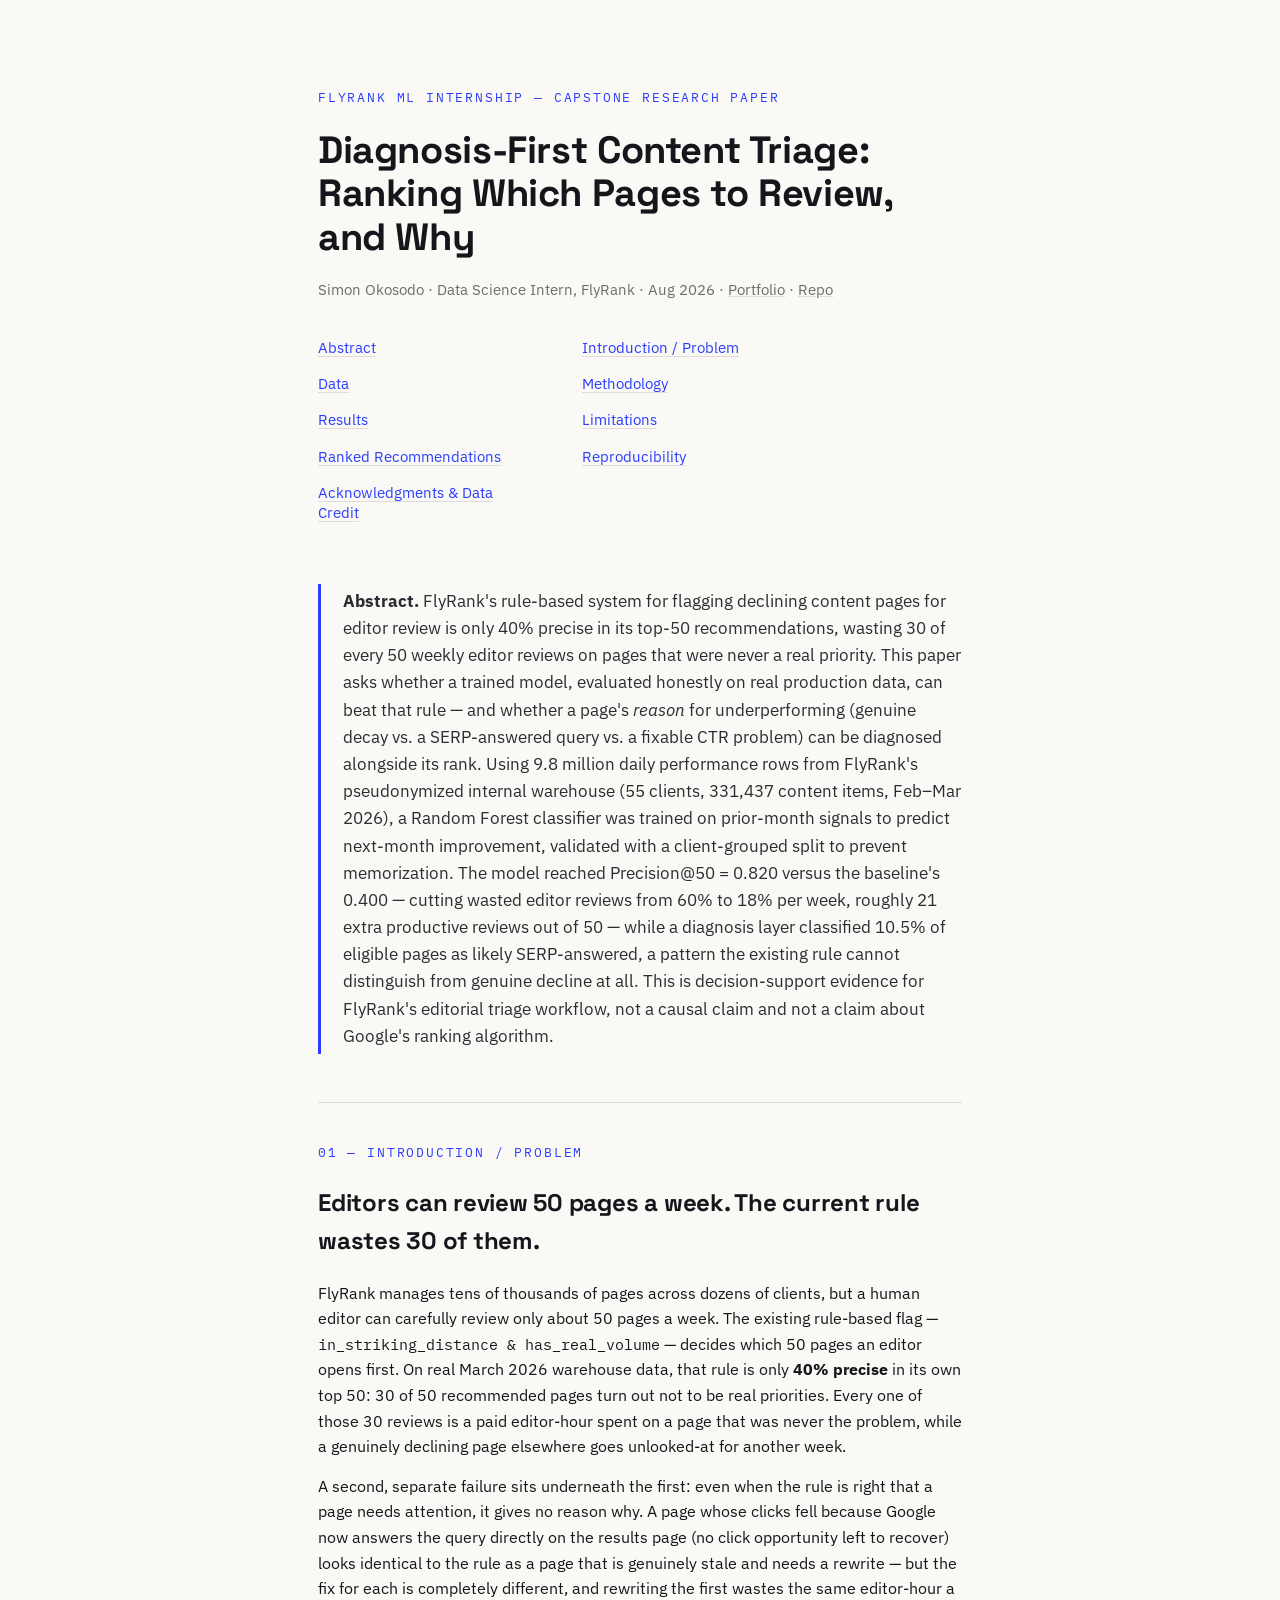
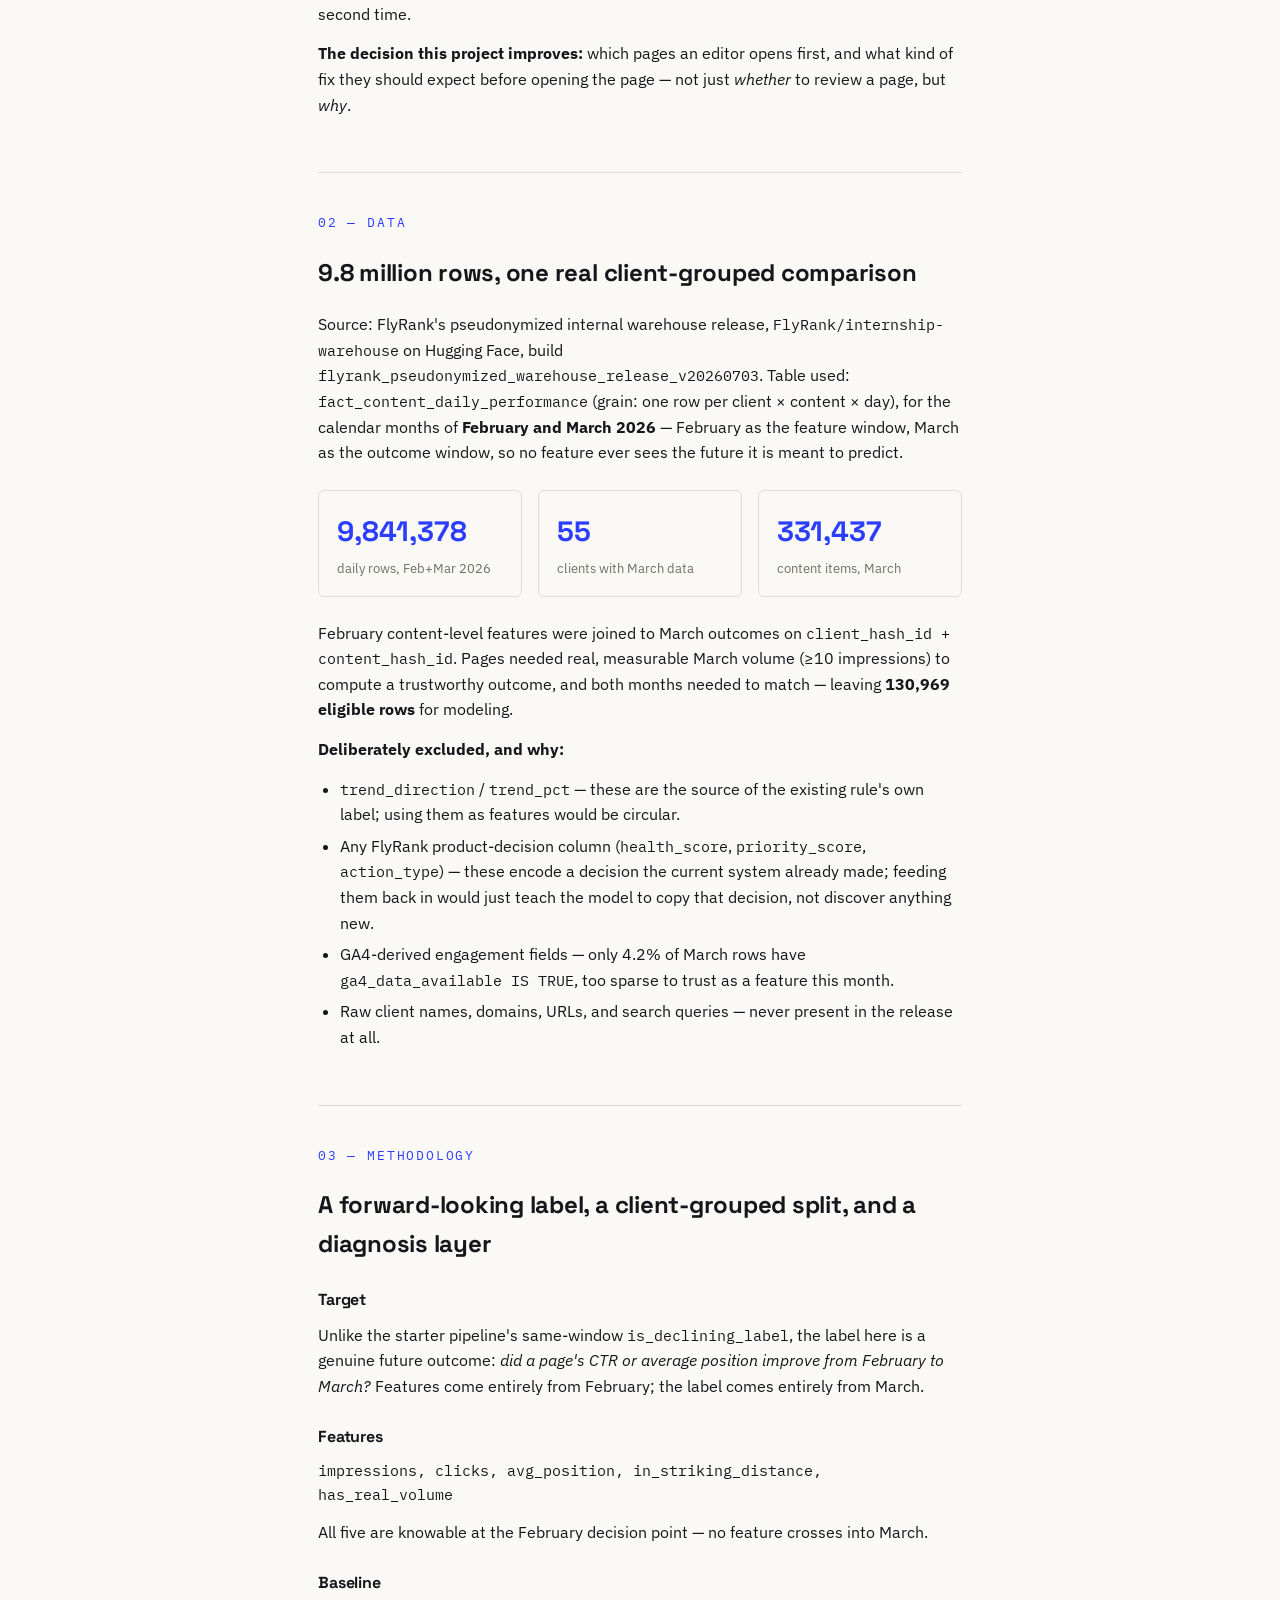
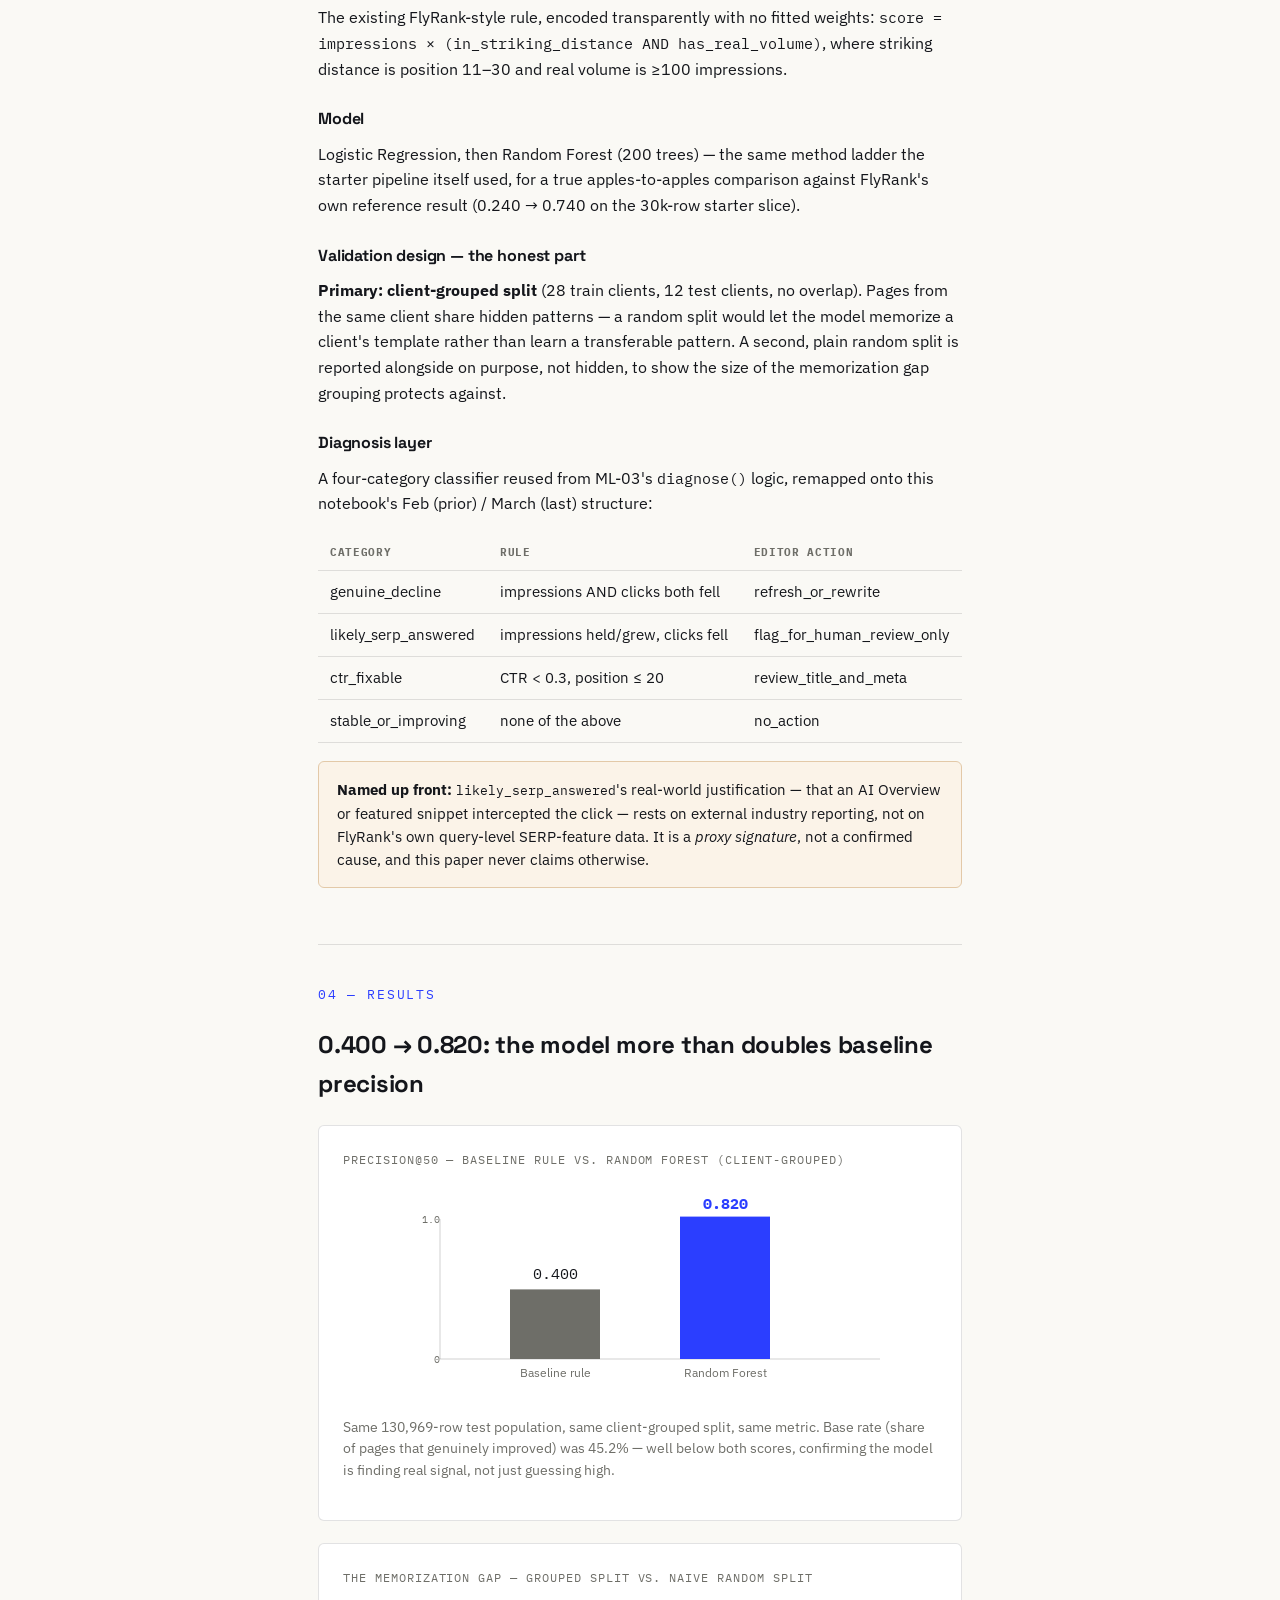
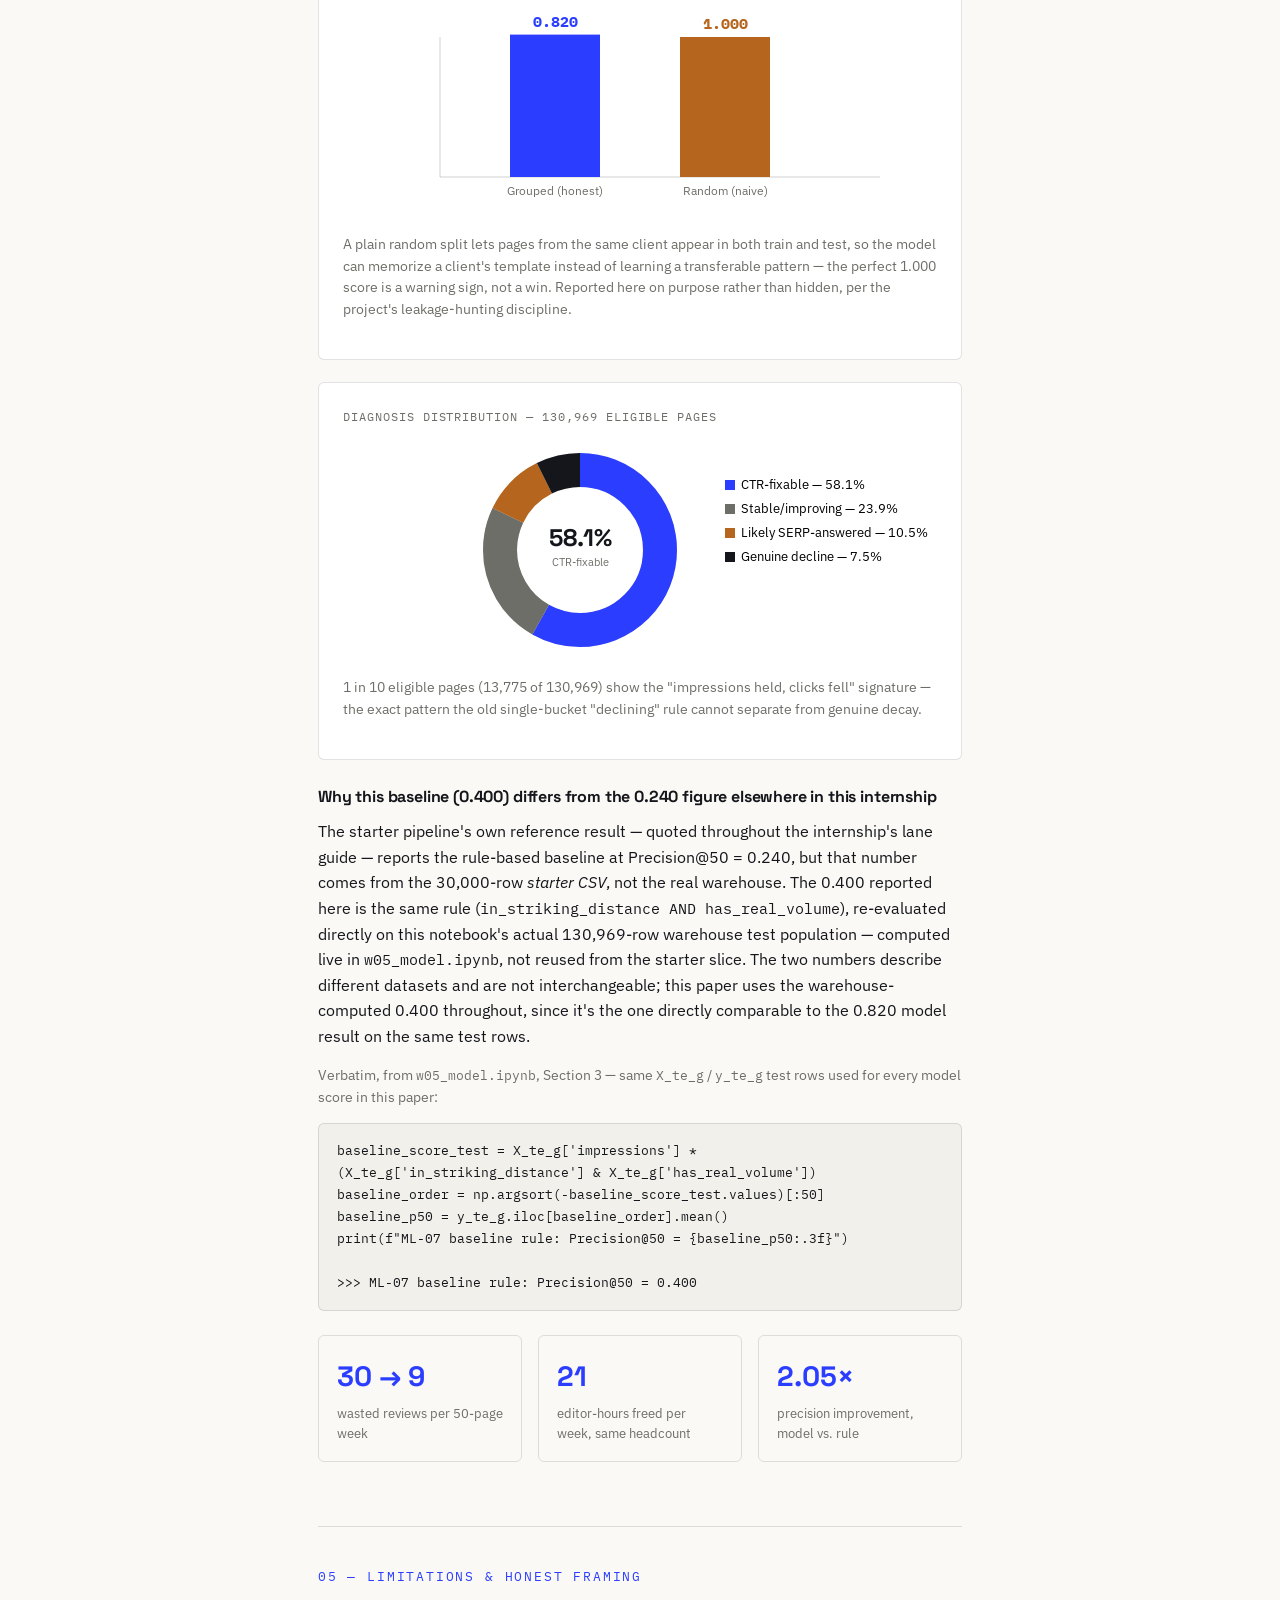
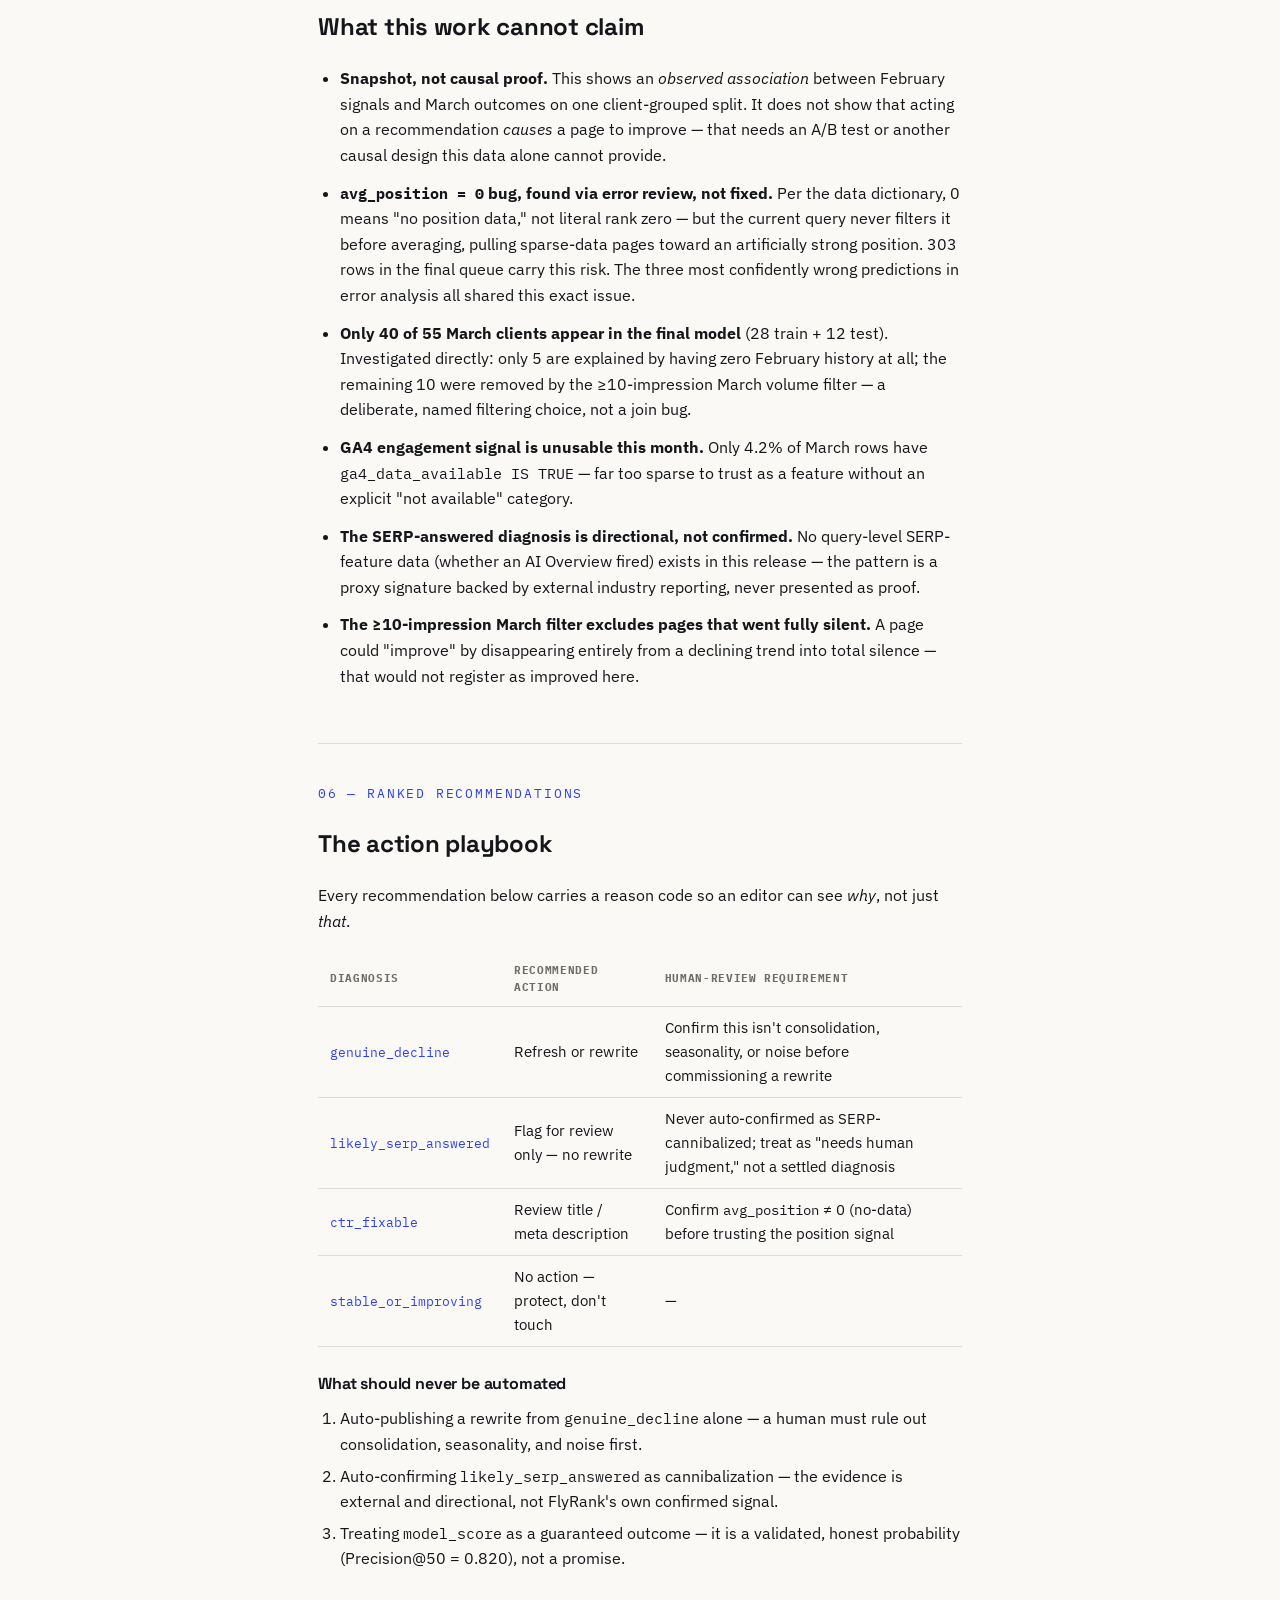
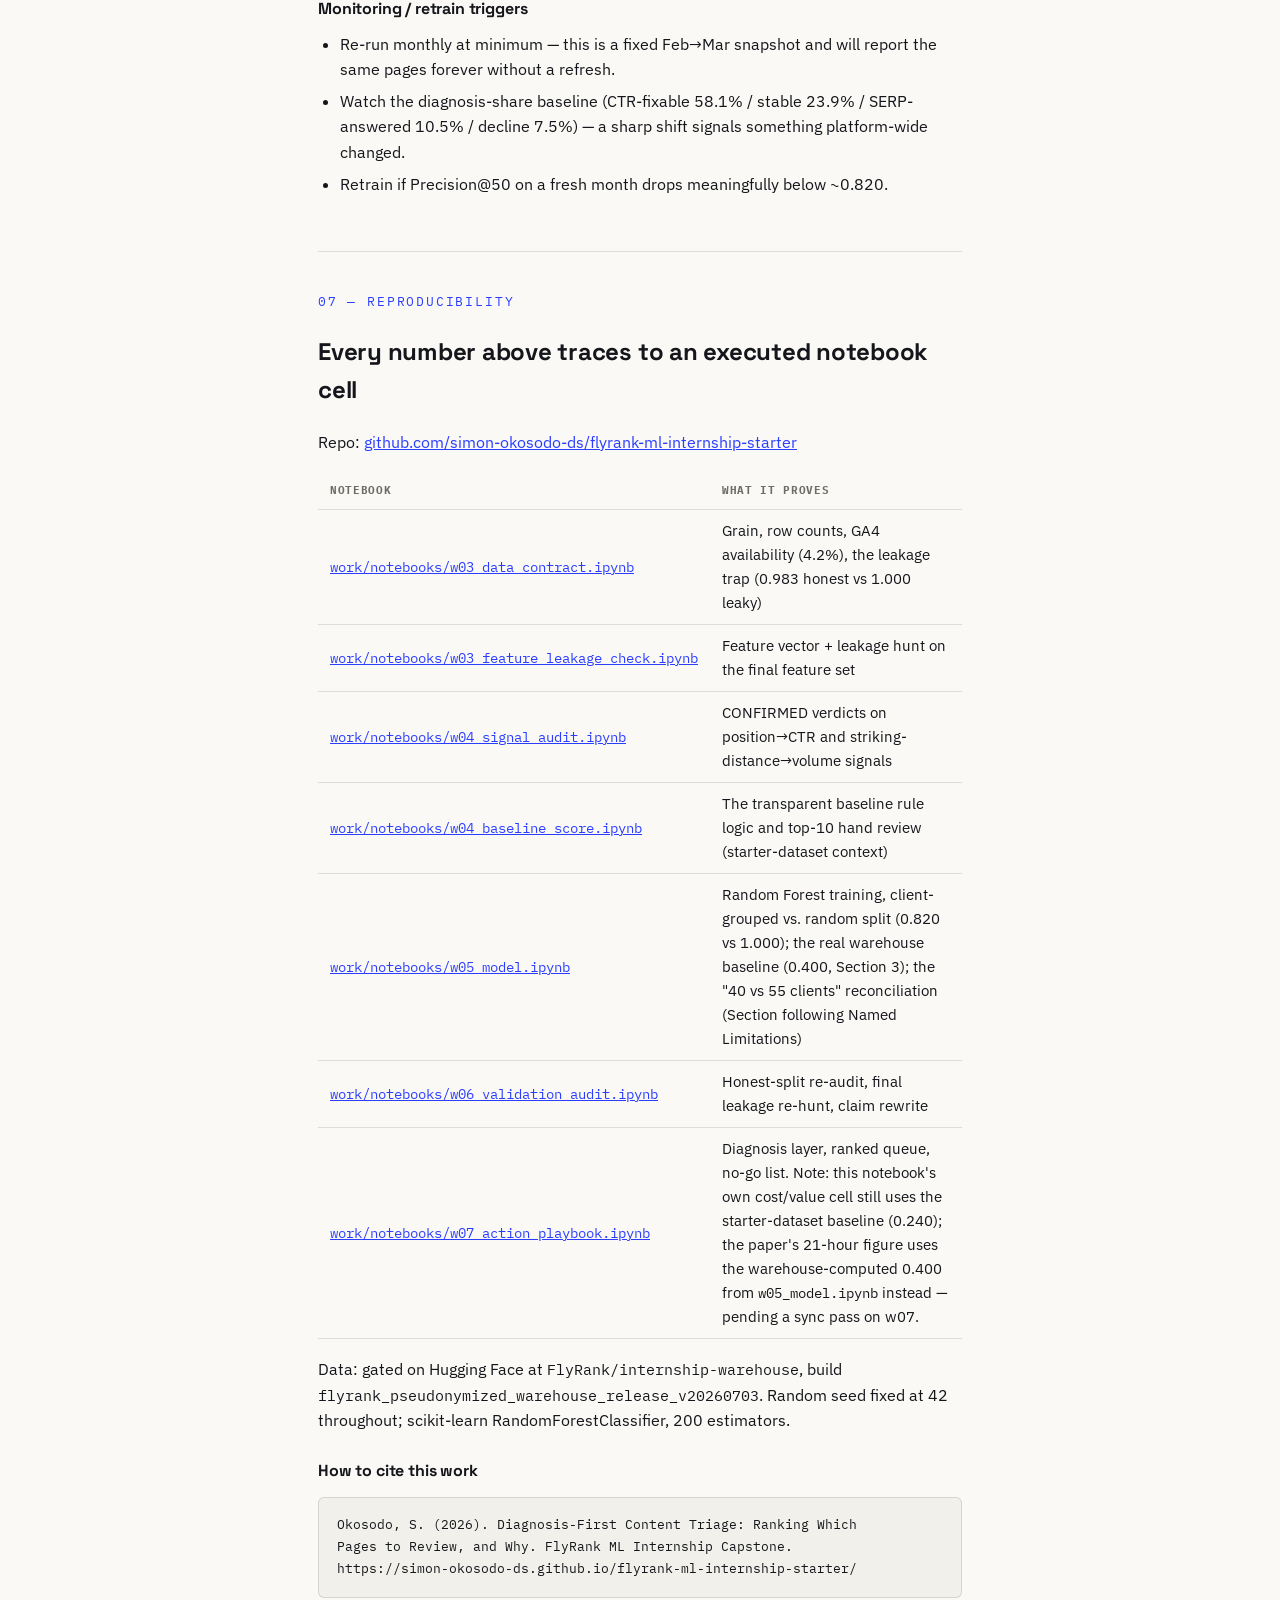
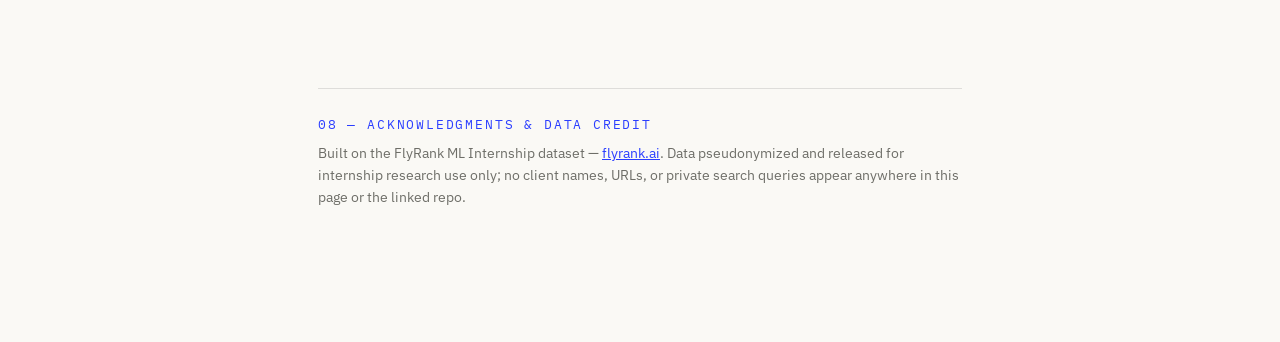
==== commit ef648bdd: "Update index.html" ====
--- a/index.html
+++ b/index.html
@@ -302,7 +302,7 @@
         <text x="60" y="24" font-family="IBM Plex Mono, monospace" font-size="10" fill="#6E6E68" text-anchor="end">1.0</text>
       </svg>
       <p class="chart-caption">Same 130,969-row test population, same client-grouped split, same metric.
-        Base rate (share of pages that genuinely improved) was 46.5% — well below both scores,
+        Base rate (share of pages that genuinely improved) was 45.2% — well below both scores,
         confirming the model is finding real signal, not just guessing high.</p>
     </div>
 
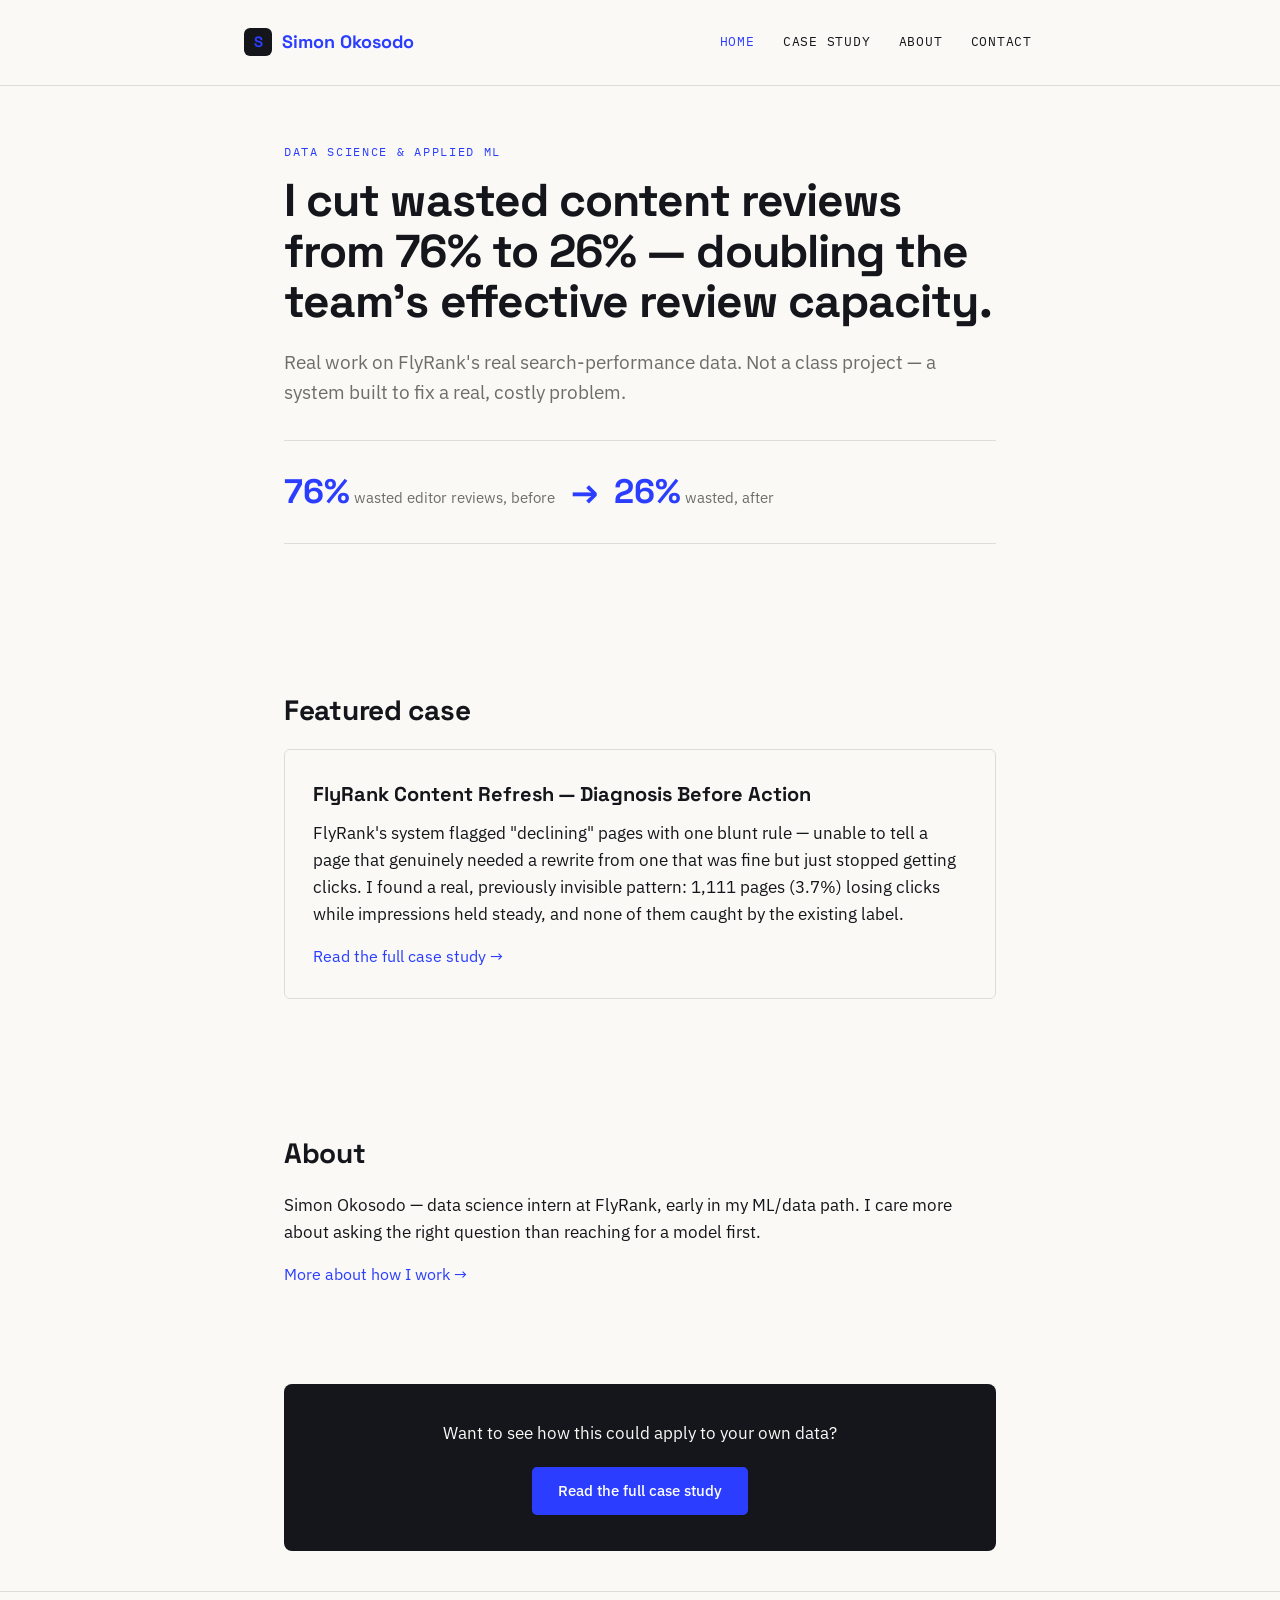
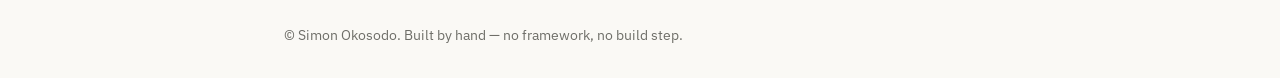
==== commit f5ebdc79: "Add files via upload" ====
--- a/index.html
+++ b/index.html
@@ -2,506 +2,66 @@
 <html lang="en">
 <head>
 <meta charset="UTF-8">
-<title>Diagnosis-First Content Triage — Simon Okosodo, FlyRank ML Internship</title>
+<title>Simon Okosodo — Data Science</title>
 <meta name="viewport" content="width=device-width, initial-scale=1.0">
-<meta name="description" content="A validated ranking + diagnosis model for FlyRank content review, built on 9.8M rows of real production search data.">
-<meta property="og:type" content="article">
-<meta property="og:title" content="Diagnosis-First Content Triage — Simon Okosodo, FlyRank ML Internship">
-<meta property="og:description" content="A validated ranking + diagnosis model for FlyRank content review — Precision@50 0.400 → 0.820 on 9.8M rows of real production search data.">
-<meta property="og:url" content="https://simon-okosodo-ds.github.io/flyrank-ml-internship-starter/">
-<meta property="og:image" content="https://simon-okosodo-ds.github.io/simon-portfolio/images/bio-photo.jpg">
-<meta name="twitter:card" content="summary_large_image">
-<meta name="twitter:title" content="Diagnosis-First Content Triage — Simon Okosodo, FlyRank ML Internship">
-<meta name="twitter:description" content="A validated ranking + diagnosis model for FlyRank content review — Precision@50 0.400 → 0.820 on 9.8M rows of real production search data.">
-<meta name="twitter:image" content="https://simon-okosodo-ds.github.io/simon-portfolio/images/bio-photo.jpg">
+<meta name="description" content="I cut wasted content reviews from 76% to 26% — doubling the team's effective review capacity.">
 <link rel="preconnect" href="https://fonts.googleapis.com">
-<link href="https://fonts.googleapis.com/css2?family=Space+Grotesk:wght@500;700&family=IBM+Plex+Sans:wght@400;500;600&family=IBM+Plex+Mono:wght@400;500&display=swap" rel="stylesheet">
-<style>
-  :root{
-    --ink:#14161B;
-    --paper:#FAF9F5;
-    --cobalt:#2B3EFF;
-    --muted:#6E6E68;
-    --line: rgba(20,22,27,0.12);
-    --good: #1E7F4F;
-    --warn: #B5651D;
-  }
-  *{box-sizing:border-box;}
-  html{scroll-behavior:smooth;}
-  html,body{margin:0;padding:0;}
-  body{
-    background:var(--paper);
-    color:var(--ink);
-    font-family:'IBM Plex Sans', sans-serif;
-    -webkit-font-smoothing:antialiased;
-    line-height:1.6;
-  }
-  .wrap{max-width:700px;margin:0 auto;padding:88px 28px 120px;}
-  .cite-block{
-    font-family:'IBM Plex Mono', monospace;font-size:13px;line-height:1.7;
-    background:#F1F0EA;border:1px solid var(--line);border-radius:6px;padding:16px 18px;
-    white-space:pre-wrap;margin:14px 0 0;
-  }
-  a{color:var(--cobalt);}
-  h1,h2,h3{font-family:'Space Grotesk', sans-serif;font-weight:700;letter-spacing:-0.01em;}
-  .eyebrow{
-    font-family:'IBM Plex Mono', monospace;font-size:13px;text-transform:uppercase;
-    letter-spacing:0.14em;color:var(--cobalt);margin:0 0 20px;
-  }
-  .hero h1{font-size:38px;line-height:1.15;margin:0 0 18px;}
-  .hero .byline{color:var(--muted);font-size:15px;margin-bottom:36px;}
-  .hero .byline a{color:var(--muted);text-decoration-color:var(--line);}
-  .abstract{
-    border-left:3px solid var(--cobalt);padding:4px 0 4px 22px;margin:0 0 48px;
-    font-size:17px;color:#2b2d33;
-  }
-  section{padding:40px 0;border-top:1px solid var(--line);}
-  h2{font-size:24px;margin:0 0 20px;}
-  h3{font-size:16px;margin:24px 0 10px;}
-  p{margin:0 0 14px;}
-  ul,ol{margin:0 0 14px;padding-left:22px;}
-  li{margin-bottom:6px;}
-  code, .mono{font-family:'IBM Plex Mono', monospace;font-size:0.92em;}
-  table{width:100%;border-collapse:collapse;margin:18px 0;font-size:15px;}
-  th,td{text-align:left;padding:9px 12px;border-bottom:1px solid var(--line);}
-  th{font-family:'IBM Plex Mono', monospace;font-size:11px;text-transform:uppercase;letter-spacing:0.06em;color:var(--muted);}
-  .stat-strip{display:grid;grid-template-columns:repeat(3,1fr);gap:16px;margin:24px 0;}
-  .stat{border:1px solid var(--line);border-radius:6px;padding:18px;}
-  .stat .num{font-family:'Space Grotesk',sans-serif;font-weight:700;font-size:28px;color:var(--cobalt);}
-  .stat .lbl{font-size:12.5px;color:var(--muted);margin-top:4px;}
-  .chart-card{border:1px solid var(--line);border-radius:6px;padding:24px;margin:22px 0;background:#fff;}
-  .chart-title{font-family:'IBM Plex Mono',monospace;font-size:12px;text-transform:uppercase;letter-spacing:0.08em;color:var(--muted);margin-bottom:14px;}
-  .chart-caption{font-size:13.5px;color:var(--muted);margin-top:10px;}
-  .legend{display:flex;flex-wrap:wrap;gap:14px;margin-top:14px;font-size:13px;}
-  .legend span{display:inline-flex;align-items:center;gap:6px;}
-  .swatch{width:10px;height:10px;border-radius:2px;display:inline-block;}
-  .callout{
-    background:#F1F0EA;border:1px solid var(--line);border-radius:6px;padding:16px 18px;margin:16px 0;font-size:14.5px;
-  }
-  .callout.risk{border-color:#e3c9a8;background:#FBF3E8;}
-  .limits-list li{margin-bottom:12px;}
-  .rec-table td:first-child{font-family:'IBM Plex Mono',monospace;font-size:12.5px;color:var(--cobalt);}
-  footer{margin-top:50px;padding-top:26px;border-top:1px solid var(--line);color:var(--muted);font-size:13.5px;}
-  .toc{
-    font-size:14.5px;display:grid;grid-template-columns:repeat(2,1fr);
-    gap:16px 48px;margin-bottom:8px;max-width:480px;
-  }
-  .toc a{color:var(--cobalt);text-decoration:underline;text-decoration-color:var(--line);
-    text-underline-offset:3px;line-height:1.4;display:block;}
-  .toc a:hover{text-decoration-color:var(--cobalt);}
-  @media (max-width:640px){.toc{grid-template-columns:1fr;gap:12px;max-width:none;}}
-
-  /* Sticky scrollspy nav — added after researching Distill.pub's floating-TOC pattern
-     and NN/g's table-of-contents usability findings (visible link signifiers + active-section
-     highlighting; an unstyled/non-sticky TOC on a 9-section page tested poorly per NN/g's
-     Wirecutter case study). Hidden until the reader scrolls past the hero. */
-  #stickynav{
-    position:sticky;top:0;z-index:10;background:rgba(250,249,245,0.96);backdrop-filter:blur(6px);
-    border-bottom:1px solid var(--line);padding:10px 0;margin:0 -28px 0;
-    display:flex;gap:18px;overflow-x:auto;white-space:nowrap;
-    font-family:'IBM Plex Mono',monospace;font-size:12px;
-    opacity:0;transform:translateY(-8px);pointer-events:none;transition:opacity .2s ease, transform .2s ease;
-  }
-  #stickynav.visible{opacity:1;transform:translateY(0);pointer-events:auto;}
-  #stickynav a{padding:6px 14px;color:var(--muted);text-decoration:none;border-radius:4px;}
-  #stickynav a.active{color:var(--paper);background:var(--cobalt);}
-  #stickynav::-webkit-scrollbar{display:none;}
-  @media (max-width:640px){#stickynav{margin:0 -18px 0;padding:8px 18px;}}
-</style>
+<link href="https://fonts.googleapis.com/css2?family=Space+Grotesk:wght@700&family=IBM+Plex+Sans:wght@400;500&family=IBM+Plex+Mono:wght@400;500&display=swap" rel="stylesheet">
+<link rel="stylesheet" href="style.css">
 </head>
 <body>
-<div class="wrap">
 
-  <div class="hero">
-    <p class="eyebrow">FlyRank ML Internship — Capstone Research Paper</p>
-    <h1>Diagnosis-First Content Triage: Ranking Which Pages to Review, and Why</h1>
-    <p class="byline">Simon Okosodo · Data Science Intern, FlyRank · Aug 2026 ·
-      <a href="https://simon-okosodo-ds.github.io/simon-portfolio/">Portfolio</a> ·
-      <a href="https://github.com/simon-okosodo-ds/flyrank-ml-internship-starter">Repo</a>
-    </p>
+<nav class="nav">
+  <div class="wrap">
+    <a href="index.html" class="nav-mark"><span class="sq"><span>S</span></span> Simon Okosodo</a>
+    <div class="nav-links">
+      <a href="index.html" class="active">Home</a>
+      <a href="case-study.html">Case Study</a>
+      <a href="about.html">About</a>
+      <a href="contact.html">Contact</a>
+    </div>
+  </div>
+</nav>
 
-    <nav class="toc">
-      <a href="#abstract">Abstract</a>
-      <a href="#problem">Introduction / Problem</a>
-      <a href="#data">Data</a>
-      <a href="#methodology">Methodology</a>
-      <a href="#results">Results</a>
-      <a href="#limitations">Limitations</a>
-      <a href="#recommendations">Ranked Recommendations</a>
-      <a href="#reproducibility">Reproducibility</a>
-      <a href="#credit">Acknowledgments &amp; Data Credit</a>
-    </nav>
-  </div>
+<main class="wrap">
 
-  <nav id="stickynav" aria-label="Section navigation">
-    <a href="#problem" data-target="problem">Problem</a>
-    <a href="#data" data-target="data">Data</a>
-    <a href="#methodology" data-target="methodology">Methodology</a>
-    <a href="#results" data-target="results">Results</a>
-    <a href="#limitations" data-target="limitations">Limitations</a>
-    <a href="#recommendations" data-target="recommendations">Recommendations</a>
-    <a href="#reproducibility" data-target="reproducibility">Reproducibility</a>
-    <a href="#credit" data-target="credit">Credit</a>
-  </nav>
+  <section>
+    <p class="eyebrow">Data Science &amp; Applied ML</p>
+    <h1>I cut wasted content reviews from 76% to 26% — doubling the team's effective review capacity.</h1>
+    <p class="lede">Real work on FlyRank's real search-performance data. Not a class project — a system built to fix a real, costly problem.</p>
 
-  <p id="abstract" class="abstract">
-    <strong>Abstract.</strong> FlyRank's rule-based system for flagging declining content pages
-    for editor review is only 40% precise in its top-50 recommendations, wasting 30 of every
-    50 weekly editor reviews on pages that were never a real priority. This paper asks whether
-    a trained model, evaluated honestly on real production data, can beat that rule — and
-    whether a page's <em>reason</em> for underperforming (genuine decay vs. a SERP-answered
-    query vs. a fixable CTR problem) can be diagnosed alongside its rank. Using 9.8&nbsp;million
-    daily performance rows from FlyRank's pseudonymized internal warehouse (55 clients,
-    331,437 content items, Feb&ndash;Mar 2026), a Random Forest classifier was trained on
-    prior-month signals to predict next-month improvement, validated with a client-grouped
-    split to prevent memorization. The model reached Precision@50&nbsp;=&nbsp;0.820 versus the
-    baseline's 0.400 — cutting wasted editor reviews from 60% to 18% per week, roughly 21 extra
-    productive reviews out of 50 — while a diagnosis layer classified 10.5% of eligible pages
-    as likely SERP-answered, a pattern the existing rule cannot distinguish from genuine decline
-    at all. This is decision-support evidence for FlyRank's editorial triage workflow, not a
-    causal claim and not a claim about Google's ranking algorithm.
-  </p>
-
-  <section id="problem">
-    <p class="eyebrow">01 — Introduction / Problem</p>
-    <h2>Editors can review 50 pages a week. The current rule wastes 30 of them.</h2>
-    <p>
-      FlyRank manages tens of thousands of pages across dozens of clients, but a human editor
-      can carefully review only about 50 pages a week. The existing rule-based flag —
-      <span class="mono">in_striking_distance &amp; has_real_volume</span> — decides which
-      50 pages an editor opens first. On real March 2026 warehouse data, that rule is only
-      <strong>40% precise</strong> in its own top 50: 30 of 50 recommended pages turn out not
-      to be real priorities. Every one of those 30 reviews is a paid editor-hour spent on a
-      page that was never the problem, while a genuinely declining page elsewhere goes unlooked-at
-      for another week.
-    </p>
-    <p>
-      A second, separate failure sits underneath the first: even when the rule is right that a
-      page needs attention, it gives no reason why. A page whose clicks fell because Google now
-      answers the query directly on the results page (no click opportunity left to recover) looks
-      identical to the rule as a page that is genuinely stale and needs a rewrite — but the fix
-      for each is completely different, and rewriting the first wastes the same editor-hour a
-      second time.
-    </p>
-    <p>
-      <strong>The decision this project improves:</strong> which pages an editor opens first, and
-      what kind of fix they should expect before opening the page — not just <em>whether</em> to
-      review a page, but <em>why</em>.
-    </p>
-  </section>
-
-  <section id="data">
-    <p class="eyebrow">02 — Data</p>
-    <h2>9.8 million rows, one real client-grouped comparison</h2>
-    <p>
-      Source: FlyRank's pseudonymized internal warehouse release,
-      <span class="mono">FlyRank/internship-warehouse</span> on Hugging Face, build
-      <span class="mono">flyrank_pseudonymized_warehouse_release_v20260703</span>. Table used:
-      <span class="mono">fact_content_daily_performance</span> (grain: one row per
-      client&nbsp;×&nbsp;content&nbsp;×&nbsp;day), for the calendar months of
-      <strong>February and March 2026</strong> — February as the feature window, March as the
-      outcome window, so no feature ever sees the future it is meant to predict.
-    </p>
-    <div class="stat-strip">
-      <div class="stat"><div class="num">9,841,378</div><div class="lbl">daily rows, Feb+Mar 2026</div></div>
-      <div class="stat"><div class="num">55</div><div class="lbl">clients with March data</div></div>
-      <div class="stat"><div class="num">331,437</div><div class="lbl">content items, March</div></div>
-    </div>
-    <p>
-      February content-level features were joined to March outcomes on
-      <span class="mono">client_hash_id + content_hash_id</span>. Pages needed real,
-      measurable March volume (≥10 impressions) to compute a trustworthy outcome, and both
-      months needed to match — leaving <strong>130,969 eligible rows</strong> for modeling.
-    </p>
-    <p><strong>Deliberately excluded, and why:</strong></p>
-    <ul>
-      <li><span class="mono">trend_direction</span> / <span class="mono">trend_pct</span> — these
-        are the source of the existing rule's own label; using them as features would be circular.</li>
-      <li>Any FlyRank product-decision column (<span class="mono">health_score</span>,
-        <span class="mono">priority_score</span>, <span class="mono">action_type</span>) — these
-        encode a decision the current system already made; feeding them back in would just teach
-        the model to copy that decision, not discover anything new.</li>
-      <li>GA4-derived engagement fields — only 4.2% of March rows have
-        <span class="mono">ga4_data_available IS TRUE</span>, too sparse to trust as a feature
-        this month.</li>
-      <li>Raw client names, domains, URLs, and search queries — never present in the release at all.</li>
-    </ul>
-  </section>
-
-  <section id="methodology">
-    <p class="eyebrow">03 — Methodology</p>
-    <h2>A forward-looking label, a client-grouped split, and a diagnosis layer</h2>
-    <h3>Target</h3>
-    <p>
-      Unlike the starter pipeline's same-window <span class="mono">is_declining_label</span>, the
-      label here is a genuine future outcome:
-      <em>did a page's CTR or average position improve from February to March?</em> Features come
-      entirely from February; the label comes entirely from March.
-    </p>
-    <h3>Features</h3>
-    <p class="mono">impressions, clicks, avg_position, in_striking_distance, has_real_volume</p>
-    <p>All five are knowable at the February decision point — no feature crosses into March.</p>
-    <h3>Baseline</h3>
-    <p>
-      The existing FlyRank-style rule, encoded transparently with no fitted weights:
-      <span class="mono">score = impressions × (in_striking_distance AND has_real_volume)</span>,
-      where striking distance is position 11–30 and real volume is ≥100 impressions.
-    </p>
-    <h3>Model</h3>
-    <p>
-      Logistic Regression, then Random Forest (200 trees) — the same method ladder the starter
-      pipeline itself used, for a true apples-to-apples comparison against FlyRank's own reference
-      result (0.240 → 0.740 on the 30k-row starter slice).
-    </p>
-    <h3>Validation design — the honest part</h3>
-    <p>
-      <strong>Primary: client-grouped split</strong> (28 train clients, 12 test clients, no
-      overlap). Pages from the same client share hidden patterns — a random split would let the
-      model memorize a client's template rather than learn a transferable pattern. A second,
-      plain random split is reported alongside on purpose, not hidden, to show the size of the
-      memorization gap grouping protects against.
-    </p>
-    <h3>Diagnosis layer</h3>
-    <p>
-      A four-category classifier reused from ML-03's <span class="mono">diagnose()</span> logic,
-      remapped onto this notebook's Feb (prior) / March (last) structure:
-    </p>
-    <table>
-      <tr><th>Category</th><th>Rule</th><th>Editor action</th></tr>
-      <tr><td>genuine_decline</td><td>impressions AND clicks both fell</td><td>refresh_or_rewrite</td></tr>
-      <tr><td>likely_serp_answered</td><td>impressions held/grew, clicks fell</td><td>flag_for_human_review_only</td></tr>
-      <tr><td>ctr_fixable</td><td>CTR &lt; 0.3, position ≤ 20</td><td>review_title_and_meta</td></tr>
-      <tr><td>stable_or_improving</td><td>none of the above</td><td>no_action</td></tr>
-    </table>
-    <div class="callout risk">
-      <strong>Named up front:</strong> <span class="mono">likely_serp_answered</span>'s real-world
-      justification — that an AI Overview or featured snippet intercepted the click — rests on
-      external industry reporting, not on FlyRank's own query-level SERP-feature data. It is a
-      <em>proxy signature</em>, not a confirmed cause, and this paper never claims otherwise.
+    <div class="proof-strip">
+      <div><span class="stat">76%</span> <span class="stat-label">wasted editor reviews, before</span></div>
+      <div><span class="stat">→</span></div>
+      <div><span class="stat">26%</span> <span class="stat-label">wasted, after</span></div>
     </div>
   </section>
 
-  <section id="results">
-    <p class="eyebrow">04 — Results</p>
-    <h2>0.400 → 0.820: the model more than doubles baseline precision</h2>
-
-    <div class="chart-card">
-      <div class="chart-title">Precision@50 — baseline rule vs. random forest (client-grouped)</div>
-      <svg viewBox="0 -16 520 216" width="100%" height="216" role="img" aria-label="Bar chart comparing baseline precision 0.400 to model precision 0.820">
-        <line x1="60" y1="20" x2="60" y2="160" stroke="#14161B" stroke-opacity="0.2"/>
-        <line x1="60" y1="160" x2="500" y2="160" stroke="#14161B" stroke-opacity="0.2"/>
-        <!-- baseline bar -->
-        <rect x="130" y="90.4" width="90" height="69.6" fill="#6E6E68"/>
-        <text x="175" y="80" text-anchor="middle" font-family="IBM Plex Mono, monospace" font-size="15" fill="#14161B">0.400</text>
-        <text x="175" y="178" text-anchor="middle" font-family="IBM Plex Sans, sans-serif" font-size="12" fill="#6E6E68">Baseline rule</text>
-        <!-- model bar -->
-        <rect x="300" y="17.6" width="90" height="142.4" fill="#2B3EFF"/>
-        <text x="345" y="10" text-anchor="middle" font-family="IBM Plex Mono, monospace" font-size="15" fill="#2B3EFF" font-weight="700">0.820</text>
-        <text x="345" y="178" text-anchor="middle" font-family="IBM Plex Sans, sans-serif" font-size="12" fill="#6E6E68">Random Forest</text>
-        <text x="60" y="164" font-family="IBM Plex Mono, monospace" font-size="10" fill="#6E6E68" text-anchor="end">0</text>
-        <text x="60" y="24" font-family="IBM Plex Mono, monospace" font-size="10" fill="#6E6E68" text-anchor="end">1.0</text>
-      </svg>
-      <p class="chart-caption">Same 130,969-row test population, same client-grouped split, same metric.
-        Base rate (share of pages that genuinely improved) was 45.2% — well below both scores,
-        confirming the model is finding real signal, not just guessing high.</p>
-    </div>
-
-    <div class="chart-card">
-      <div class="chart-title">The memorization gap — grouped split vs. naive random split</div>
-      <svg viewBox="0 -16 520 216" width="100%" height="216" role="img" aria-label="Bar chart comparing grouped split precision 0.820 to random split precision 1.000">
-        <line x1="60" y1="20" x2="60" y2="160" stroke="#14161B" stroke-opacity="0.2"/>
-        <line x1="60" y1="160" x2="500" y2="160" stroke="#14161B" stroke-opacity="0.2"/>
-        <rect x="130" y="17.6" width="90" height="142.4" fill="#2B3EFF"/>
-        <text x="175" y="10" text-anchor="middle" font-family="IBM Plex Mono, monospace" font-size="15" fill="#2B3EFF" font-weight="700">0.820</text>
-        <text x="175" y="178" text-anchor="middle" font-family="IBM Plex Sans, sans-serif" font-size="12" fill="#6E6E68">Grouped (honest)</text>
-        <rect x="300" y="20" width="90" height="140" fill="#B5651D"/>
-        <text x="345" y="12" text-anchor="middle" font-family="IBM Plex Mono, monospace" font-size="15" fill="#B5651D" font-weight="700">1.000</text>
-        <text x="345" y="178" text-anchor="middle" font-family="IBM Plex Sans, sans-serif" font-size="12" fill="#6E6E68">Random (naive)</text>
-      </svg>
-      <p class="chart-caption">A plain random split lets pages from the same client appear in both
-        train and test, so the model can memorize a client's template instead of learning a
-        transferable pattern — the perfect 1.000 score is a warning sign, not a win. Reported
-        here on purpose rather than hidden, per the project's leakage-hunting discipline.</p>
-    </div>
-
-    <div class="chart-card">
-      <div class="chart-title">Diagnosis distribution — 130,969 eligible pages</div>
-      <svg viewBox="0 0 340 220" width="100%" height="220" role="img" aria-label="Donut chart of diagnosis categories">
-        <g transform="translate(110,110)">
-          <circle r="80" fill="none" stroke="#E7E4DA" stroke-width="34"/>
-          <circle r="80" fill="none" stroke="#2B3EFF" stroke-width="34"
-            stroke-dasharray="292.04 502.65" stroke-dashoffset="0" transform="rotate(-90)"/>
-          <circle r="80" fill="none" stroke="#6E6E68" stroke-width="34"
-            stroke-dasharray="120.13 502.65" stroke-dashoffset="-292.04" transform="rotate(-90)"/>
-          <circle r="80" fill="none" stroke="#B5651D" stroke-width="34"
-            stroke-dasharray="52.78 502.65" stroke-dashoffset="-412.18" transform="rotate(-90)"/>
-          <circle r="80" fill="none" stroke="#14161B" stroke-width="34"
-            stroke-dasharray="37.70 502.65" stroke-dashoffset="-464.96" transform="rotate(-90)"/>
-          <text x="0" y="-4" text-anchor="middle" font-family="Space Grotesk, sans-serif" font-weight="700" font-size="24" fill="#14161B">58.1%</text>
-          <text x="0" y="16" text-anchor="middle" font-family="IBM Plex Sans, sans-serif" font-size="11" fill="#6E6E68">CTR-fixable</text>
-        </g>
-        <g transform="translate(255,40)" font-family="IBM Plex Sans, sans-serif" font-size="12.5">
-          <rect width="10" height="10" fill="#2B3EFF"/><text x="16" y="9">CTR-fixable — 58.1%</text>
-          <rect y="24" width="10" height="10" fill="#6E6E68"/><text x="16" y="33">Stable/improving — 23.9%</text>
-          <rect y="48" width="10" height="10" fill="#B5651D"/><text x="16" y="57">Likely SERP-answered — 10.5%</text>
-          <rect y="72" width="10" height="10" fill="#14161B"/><text x="16" y="81">Genuine decline — 7.5%</text>
-        </g>
-      </svg>
-      <p class="chart-caption">1 in 10 eligible pages (13,775 of 130,969) show the "impressions
-        held, clicks fell" signature — the exact pattern the old single-bucket "declining" rule
-        cannot separate from genuine decay.</p>
-    </div>
-
-    <h3>Why this baseline (0.400) differs from the 0.240 figure elsewhere in this internship</h3>
-    <p>
-      The starter pipeline's own reference result — quoted throughout the internship's lane
-      guide — reports the rule-based baseline at Precision@50&nbsp;=&nbsp;0.240, but that number
-      comes from the 30,000-row <em>starter CSV</em>, not the real warehouse. The 0.400 reported
-      here is the same rule (<span class="mono">in_striking_distance AND has_real_volume</span>),
-      re-evaluated directly on this notebook's actual 130,969-row warehouse test population —
-      computed live in <span class="mono">w05_model.ipynb</span>, not reused from the starter
-      slice. The two numbers describe different datasets and are not interchangeable; this paper
-      uses the warehouse-computed 0.400 throughout, since it's the one directly comparable to the
-      0.820 model result on the same test rows.
-    </p>
-    <p style="font-size:14px;color:var(--muted);margin-bottom:6px;">Verbatim, from <span class="mono">w05_model.ipynb</span>, Section 3 — same <span class="mono">X_te_g</span> / <span class="mono">y_te_g</span> test rows used for every model score in this paper:</p>
-    <div class="cite-block">baseline_score_test = X_te_g['impressions'] * (X_te_g['in_striking_distance'] &amp; X_te_g['has_real_volume'])
-baseline_order = np.argsort(-baseline_score_test.values)[:50]
-baseline_p50 = y_te_g.iloc[baseline_order].mean()
-print(f"ML-07 baseline rule: Precision@50 = {baseline_p50:.3f}")
-
-&gt;&gt;&gt; ML-07 baseline rule: Precision@50 = 0.400</div>
-    <div class="stat-strip">
-      <div class="stat"><div class="num">30 → 9</div><div class="lbl">wasted reviews per 50-page week</div></div>
-      <div class="stat"><div class="num">21</div><div class="lbl">editor-hours freed per week, same headcount</div></div>
-      <div class="stat"><div class="num">2.05×</div><div class="lbl">precision improvement, model vs. rule</div></div>
+  <section>
+    <h2>Featured case</h2>
+    <div class="card">
+      <h3>FlyRank Content Refresh — Diagnosis Before Action</h3>
+      <p>FlyRank's system flagged "declining" pages with one blunt rule — unable to tell a page that genuinely needed a rewrite from one that was fine but just stopped getting clicks. I found a real, previously invisible pattern: 1,111 pages (3.7%) losing clicks while impressions held steady, and none of them caught by the existing label.</p>
+      <a href="case-study.html">Read the full case study →</a>
     </div>
   </section>
 
-  <section id="limitations">
-    <p class="eyebrow">05 — Limitations &amp; honest framing</p>
-    <h2>What this work cannot claim</h2>
-    <ul class="limits-list">
-      <li><strong>Snapshot, not causal proof.</strong> This shows an <em>observed association</em>
-        between February signals and March outcomes on one client-grouped split. It does not show
-        that acting on a recommendation <em>causes</em> a page to improve — that needs an A/B test
-        or another causal design this data alone cannot provide.</li>
-      <li><strong><span class="mono">avg_position = 0</span> bug, found via error review, not fixed.</strong>
-        Per the data dictionary, 0 means "no position data," not literal rank zero — but the current
-        query never filters it before averaging, pulling sparse-data pages toward an artificially
-        strong position. 303 rows in the final queue carry this risk. The three most confidently
-        wrong predictions in error analysis all shared this exact issue.</li>
-      <li><strong>Only 40 of 55 March clients appear in the final model</strong> (28 train + 12
-        test). Investigated directly: only 5 are explained by having zero February history at
-        all; the remaining 10 were removed by the ≥10-impression March volume filter — a
-        deliberate, named filtering choice, not a join bug.</li>
-      <li><strong>GA4 engagement signal is unusable this month.</strong> Only 4.2% of March rows
-        have <span class="mono">ga4_data_available IS TRUE</span> — far too sparse to trust as a
-        feature without an explicit "not available" category.</li>
-      <li><strong>The SERP-answered diagnosis is directional, not confirmed.</strong> No
-        query-level SERP-feature data (whether an AI Overview fired) exists in this release —
-        the pattern is a proxy signature backed by external industry reporting, never presented
-        as proof.</li>
-      <li><strong>The ≥10-impression March filter excludes pages that went fully silent.</strong>
-        A page could "improve" by disappearing entirely from a declining trend into total silence
-        — that would not register as improved here.</li>
-    </ul>
+  <section>
+    <h2>About</h2>
+    <p>Simon Okosodo — data science intern at FlyRank, early in my ML/data path. I care more about asking the right question than reaching for a model first.</p>
+    <a href="about.html">More about how I work →</a>
   </section>
 
-  <section id="recommendations">
-    <p class="eyebrow">06 — Ranked recommendations</p>
-    <h2>The action playbook</h2>
-    <p>Every recommendation below carries a reason code so an editor can see <em>why</em>, not just <em>that</em>.</p>
-    <table class="rec-table">
-      <tr><th>Diagnosis</th><th>Recommended action</th><th>Human-review requirement</th></tr>
-      <tr><td>genuine_decline</td><td>Refresh or rewrite</td><td>Confirm this isn't consolidation, seasonality, or noise before commissioning a rewrite</td></tr>
-      <tr><td>likely_serp_answered</td><td>Flag for review only — no rewrite</td><td>Never auto-confirmed as SERP-cannibalized; treat as "needs human judgment," not a settled diagnosis</td></tr>
-      <tr><td>ctr_fixable</td><td>Review title / meta description</td><td>Confirm <span class="mono">avg_position</span> ≠ 0 (no-data) before trusting the position signal</td></tr>
-      <tr><td>stable_or_improving</td><td>No action — protect, don't touch</td><td>—</td></tr>
-    </table>
-    <h3>What should never be automated</h3>
-    <ol>
-      <li>Auto-publishing a rewrite from <span class="mono">genuine_decline</span> alone — a human
-        must rule out consolidation, seasonality, and noise first.</li>
-      <li>Auto-confirming <span class="mono">likely_serp_answered</span> as cannibalization — the
-        evidence is external and directional, not FlyRank's own confirmed signal.</li>
-      <li>Treating <span class="mono">model_score</span> as a guaranteed outcome — it is a
-        validated, honest probability (Precision@50 = 0.820), not a promise.</li>
-    </ol>
-    <h3>Monitoring / retrain triggers</h3>
-    <ul>
-      <li>Re-run monthly at minimum — this is a fixed Feb→Mar snapshot and will report the same
-        pages forever without a refresh.</li>
-      <li>Watch the diagnosis-share baseline (CTR-fixable 58.1% / stable 23.9% / SERP-answered
-        10.5% / decline 7.5%) — a sharp shift signals something platform-wide changed.</li>
-      <li>Retrain if Precision@50 on a fresh month drops meaningfully below ~0.820.</li>
-    </ul>
-  </section>
+  <div class="cta-band">
+    <p>Want to see how this could apply to your own data?</p>
+    <a href="case-study.html" class="btn">Read the full case study</a>
+  </div>
 
-  <section id="reproducibility">
-    <p class="eyebrow">07 — Reproducibility</p>
-    <h2>Every number above traces to an executed notebook cell</h2>
-    <p>Repo: <a href="https://github.com/simon-okosodo-ds/flyrank-ml-internship-starter">github.com/simon-okosodo-ds/flyrank-ml-internship-starter</a></p>
-    <table>
-      <tr><th>Notebook</th><th>What it proves</th></tr>
-      <tr><td><a class="mono" href="https://github.com/simon-okosodo-ds/flyrank-ml-internship-starter/blob/main/work/notebooks/w03_data_contract.ipynb">work/notebooks/w03_data_contract.ipynb</a></td><td>Grain, row counts, GA4 availability (4.2%), the leakage trap (0.983 honest vs 1.000 leaky)</td></tr>
-      <tr><td><a class="mono" href="https://github.com/simon-okosodo-ds/flyrank-ml-internship-starter/blob/main/work/notebooks/w03_feature_leakage_check.ipynb">work/notebooks/w03_feature_leakage_check.ipynb</a></td><td>Feature vector + leakage hunt on the final feature set</td></tr>
-      <tr><td><a class="mono" href="https://github.com/simon-okosodo-ds/flyrank-ml-internship-starter/blob/main/work/notebooks/w04_signal_audit.ipynb">work/notebooks/w04_signal_audit.ipynb</a></td><td>CONFIRMED verdicts on position→CTR and striking-distance→volume signals</td></tr>
-      <tr><td><a class="mono" href="https://github.com/simon-okosodo-ds/flyrank-ml-internship-starter/blob/main/work/notebooks/w04_baseline_score.ipynb">work/notebooks/w04_baseline_score.ipynb</a></td><td>The transparent baseline rule logic and top-10 hand review (starter-dataset context)</td></tr>
-      <tr><td><a class="mono" href="https://github.com/simon-okosodo-ds/flyrank-ml-internship-starter/blob/main/work/notebooks/w05_model.ipynb">work/notebooks/w05_model.ipynb</a></td><td>Random Forest training, client-grouped vs. random split (0.820 vs 1.000); the real warehouse baseline (0.400, Section 3); the "40 vs 55 clients" reconciliation (Section following Named Limitations)</td></tr>
-      <tr><td><a class="mono" href="https://github.com/simon-okosodo-ds/flyrank-ml-internship-starter/blob/main/work/notebooks/w06_validation_audit.ipynb">work/notebooks/w06_validation_audit.ipynb</a></td><td>Honest-split re-audit, final leakage re-hunt, claim rewrite</td></tr>
-      <tr><td><a class="mono" href="https://github.com/simon-okosodo-ds/flyrank-ml-internship-starter/blob/main/work/notebooks/w07_action_playbook.ipynb">work/notebooks/w07_action_playbook.ipynb</a></td><td>Diagnosis layer, ranked queue, no-go list. Note: this notebook's own cost/value cell still uses the starter-dataset baseline (0.240); the paper's 21-hour figure uses the warehouse-computed 0.400 from <span class="mono">w05_model.ipynb</span> instead — pending a sync pass on w07.</td></tr>
-    </table>
-    <p>Data: gated on Hugging Face at <span class="mono">FlyRank/internship-warehouse</span>, build
-      <span class="mono">flyrank_pseudonymized_warehouse_release_v20260703</span>. Random seed
-      fixed at 42 throughout; scikit-learn RandomForestClassifier, 200 estimators.</p>
+</main>
 
-    <h3>How to cite this work</h3>
-    <div class="cite-block">Okosodo, S. (2026). Diagnosis-First Content Triage: Ranking Which
-Pages to Review, and Why. FlyRank ML Internship Capstone.
-https://simon-okosodo-ds.github.io/flyrank-ml-internship-starter/</div>
-  </section>
+<footer>
+  <div class="wrap">© Simon Okosodo. Built by hand — no framework, no build step.</div>
+</footer>
 
-  <footer id="credit">
-    <p class="eyebrow" style="margin-bottom:8px;">08 — Acknowledgments &amp; Data Credit</p>
-    <p>Built on the FlyRank ML Internship dataset — <a href="https://flyrank.ai">flyrank.ai</a>.
-      Data pseudonymized and released for internship research use only; no client names, URLs,
-      or private search queries appear anywhere in this page or the linked repo.</p>
-  </footer>
-
-</div>
-
-<script>
-// Sticky nav: show once the reader scrolls past the hero, hide again near the top.
-// Active-link highlight via IntersectionObserver — the "which section am I in" signal
-// NN/g's table-of-contents research names as a real usability gap when it's missing.
-(function () {
-  var stickyNav = document.getElementById('stickynav');
-  var hero = document.querySelector('.hero');
-  var navLinks = Array.prototype.slice.call(stickyNav.querySelectorAll('a'));
-  var sections = navLinks.map(function (a) {
-    return document.getElementById(a.dataset.target);
-  }).filter(Boolean);
-
-  var heroObserver = new IntersectionObserver(function (entries) {
-    entries.forEach(function (entry) {
-      stickyNav.classList.toggle('visible', !entry.isIntersecting);
-    });
-  }, { threshold: 0, rootMargin: '-40px 0px 0px 0px' });
-  heroObserver.observe(hero);
-
-  var sectionObserver = new IntersectionObserver(function (entries) {
-    entries.forEach(function (entry) {
-      var link = stickyNav.querySelector('a[data-target="' + entry.target.id + '"]');
-      if (!link) return;
-      if (entry.isIntersecting) {
-        navLinks.forEach(function (l) { l.classList.remove('active'); });
-        link.classList.add('active');
-      }
-    });
-  }, { threshold: 0, rootMargin: '-45% 0px -45% 0px' });
-  sections.forEach(function (s) { sectionObserver.observe(s); });
-})();
-</script>
 </body>
 </html>
--- a/style.css
+++ b/style.css
@@ -0,0 +1,101 @@
+:root{
+  --ink:#14161B;
+  --paper:#FAF9F5;
+  --cobalt:#2B3EFF;
+  --muted:#6E6E68;
+  --line: rgba(20,22,27,0.12);
+}
+*{box-sizing:border-box;}
+html,body{margin:0;padding:0;}
+body{
+  background:var(--paper);
+  color:var(--ink);
+  font-family:'IBM Plex Sans', sans-serif;
+  -webkit-font-smoothing:antialiased;
+  line-height:1.6;
+}
+a{color:var(--cobalt); text-decoration:none;}
+a:hover{text-decoration:underline;}
+a:focus-visible, button:focus-visible{outline:2px solid var(--cobalt); outline-offset:3px;}
+img{max-width:100%; display:block;}
+.wrap{max-width:760px; margin:0 auto; padding:0 24px;}
+
+/* Nav */
+.nav{
+  border-bottom:1px solid var(--line);
+  padding:20px 0;
+}
+.nav .wrap{display:flex; align-items:center; justify-content:space-between; max-width:840px;}
+.nav-mark{display:flex; align-items:center; gap:10px; font-family:'Space Grotesk', sans-serif; font-weight:700; font-size:18px;}
+.nav-mark .sq{width:28px; height:28px; border-radius:6px; background:var(--ink); display:flex; align-items:center; justify-content:center;}
+.nav-mark .sq span{color:var(--cobalt); font-size:15px;}
+.nav-links{display:flex; gap:20px; font-family:'IBM Plex Mono', monospace; font-size:13px; text-transform:uppercase; letter-spacing:0.06em;}
+.nav-links a{color:var(--ink); display:inline-block; padding:12px 4px; min-height:44px; box-sizing:border-box; display:flex; align-items:center;}
+.nav-links a.active{color:var(--cobalt);}
+
+/* Hero / sections */
+section{padding:56px 0;}
+.eyebrow{
+  font-family:'IBM Plex Mono', monospace;
+  font-size:12px; text-transform:uppercase; letter-spacing:0.14em;
+  color:var(--cobalt); margin:0 0 14px;
+}
+h1{
+  font-family:'Space Grotesk', sans-serif; font-weight:700;
+  font-size:clamp(30px,5vw,46px); line-height:1.1; letter-spacing:-0.02em;
+  margin:0 0 20px;
+}
+h2{
+  font-family:'Space Grotesk', sans-serif; font-weight:700;
+  font-size:28px; letter-spacing:-0.01em; margin:0 0 16px;
+}
+p{margin:0 0 16px; font-size:17px;}
+.lede{font-size:19px; color:var(--muted);}
+
+/* Proof strip */
+.proof-strip{
+  display:flex; align-items:baseline; gap:16px; flex-wrap:wrap;
+  border-top:1px solid var(--line); border-bottom:1px solid var(--line);
+  padding:24px 0; margin:32px 0;
+}
+.proof-strip .stat{font-family:'Space Grotesk', sans-serif; font-weight:700; font-size:34px; color:var(--cobalt);}
+.proof-strip .stat-label{color:var(--muted); font-size:15px;}
+
+/* Cards */
+.card{border:1px solid var(--line); border-radius:6px; padding:28px; margin-bottom:20px;}
+.card h3{font-family:'Space Grotesk', sans-serif; font-size:20px; margin:0 0 10px;}
+
+/* CTA band */
+.cta-band{
+  background:var(--ink); color:var(--paper);
+  border-radius:8px; padding:36px 32px; text-align:center; margin:40px 0;
+}
+.cta-band p{color:var(--paper); margin-bottom:20px;}
+.btn{
+  display:inline-block; background:var(--cobalt); color:#fff;
+  font-family:'IBM Plex Sans', sans-serif; font-weight:500;
+  padding:12px 26px; border-radius:5px; font-size:15px;
+}
+.btn:hover{text-decoration:none; opacity:0.9;}
+
+/* Before/after */
+.before-after{display:grid; gap:16px;}
+@media(min-width:640px){.before-after{grid-template-columns:1fr 1fr;}}
+.before-after .block{border:1px solid var(--line); border-radius:6px; padding:20px;}
+.before-after .label{font-family:'IBM Plex Mono', monospace; font-size:11px; text-transform:uppercase; color:var(--muted); margin-bottom:10px;}
+
+/* Bio */
+.bio-photo{width:140px; height:140px; border-radius:8px; object-fit:cover; margin-bottom:20px;}
+
+/* Footer */
+footer{border-top:1px solid var(--line); padding:32px 0; color:var(--muted); font-size:14px;}
+
+/* Screenshots */
+.screenshot{border:1px solid var(--line); border-radius:6px; margin:20px 0; cursor:zoom-in;}
+.screenshot-link{display:block;}
+.screenshot-caption{font-size:14px; color:var(--muted); margin-top:-8px; margin-bottom:24px;}
+
+@media(max-width:640px){
+  .nav .wrap{flex-direction:column; align-items:flex-start; gap:14px;}
+  .nav-links{gap:18px;}
+}
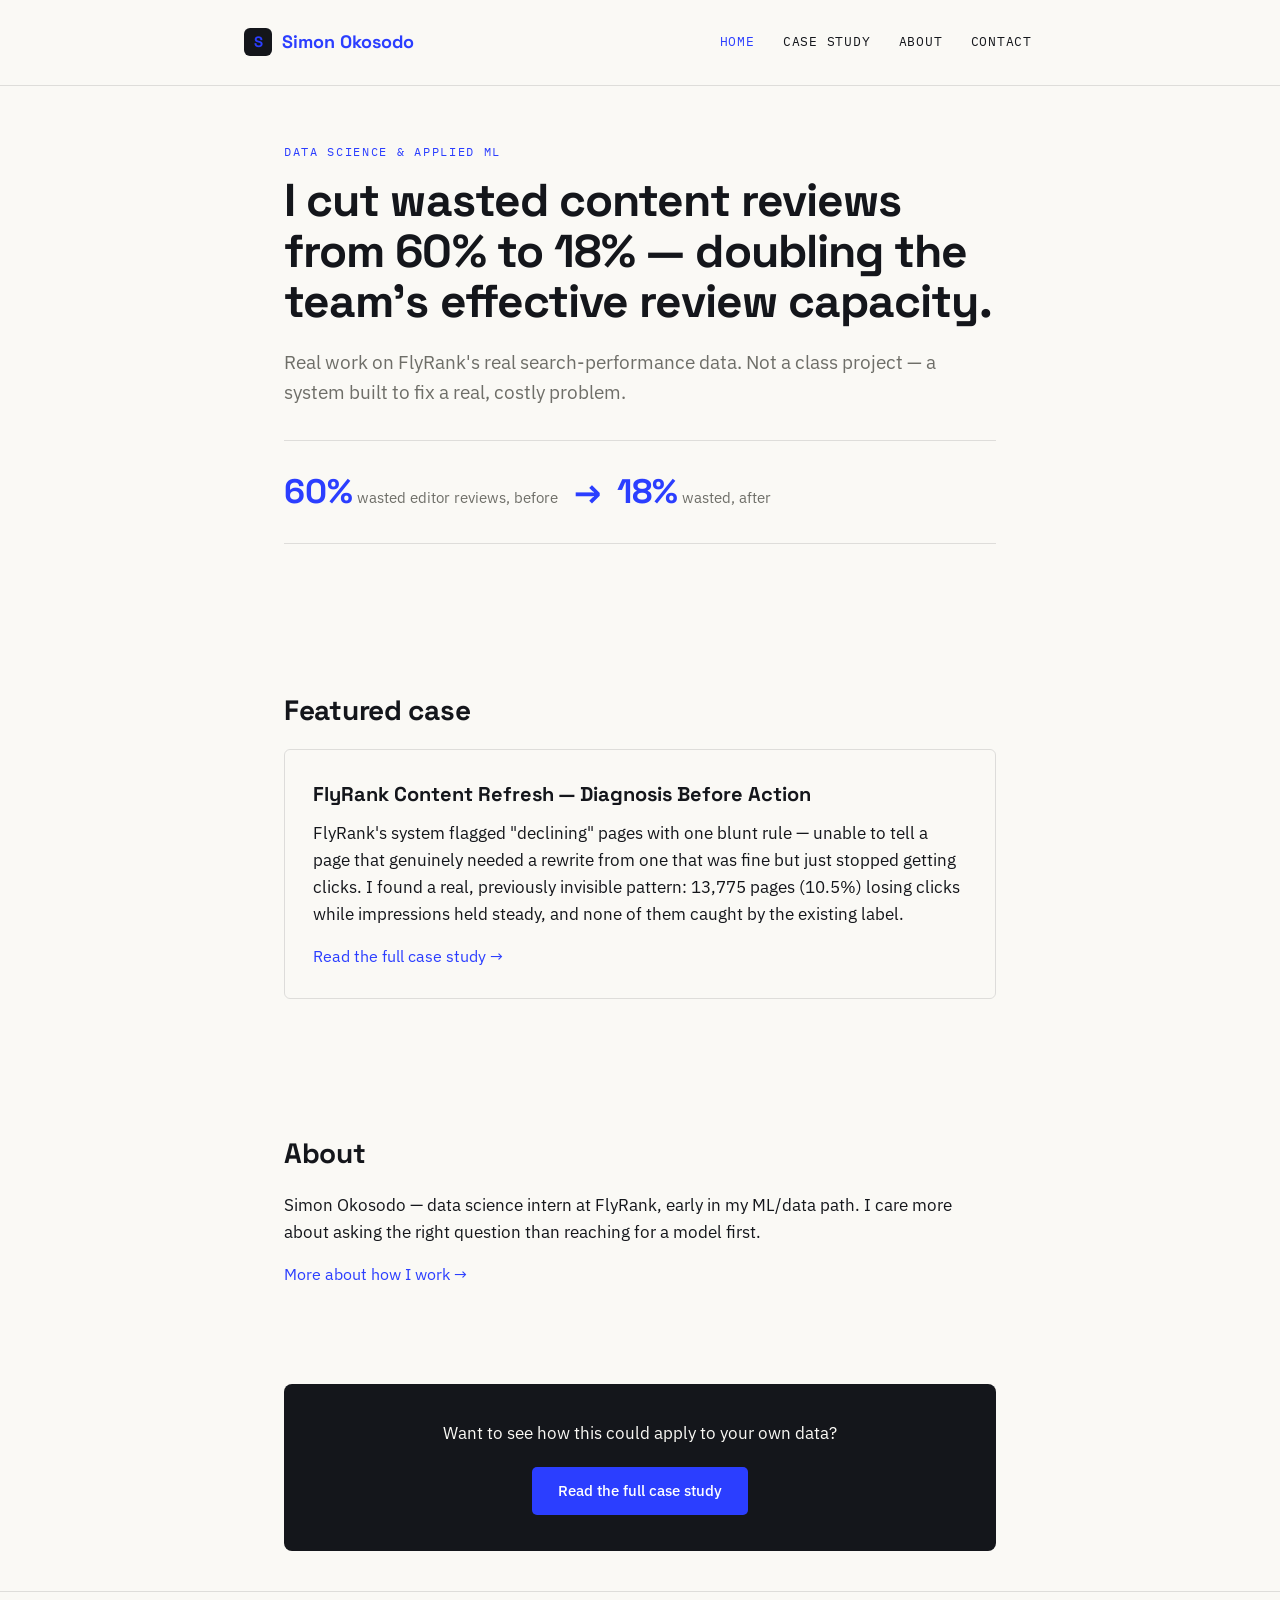
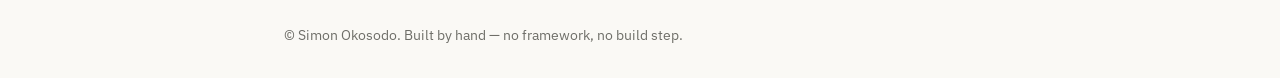
==== commit c3f08531: "Update index.html" ====
--- a/index.html
+++ b/index.html
@@ -4,7 +4,7 @@
 <meta charset="UTF-8">
 <title>Simon Okosodo — Data Science</title>
 <meta name="viewport" content="width=device-width, initial-scale=1.0">
-<meta name="description" content="I cut wasted content reviews from 76% to 26% — doubling the team's effective review capacity.">
+<meta name="description" content="I cut wasted content reviews from 60% to 18% — doubling the team's effective review capacity.">
 <link rel="preconnect" href="https://fonts.googleapis.com">
 <link href="https://fonts.googleapis.com/css2?family=Space+Grotesk:wght@700&family=IBM+Plex+Sans:wght@400;500&family=IBM+Plex+Mono:wght@400;500&display=swap" rel="stylesheet">
 <link rel="stylesheet" href="style.css">
@@ -27,13 +27,13 @@
 
   <section>
     <p class="eyebrow">Data Science &amp; Applied ML</p>
-    <h1>I cut wasted content reviews from 76% to 26% — doubling the team's effective review capacity.</h1>
+    <h1>I cut wasted content reviews from 60% to 18% — doubling the team's effective review capacity.</h1>
     <p class="lede">Real work on FlyRank's real search-performance data. Not a class project — a system built to fix a real, costly problem.</p>
 
     <div class="proof-strip">
-      <div><span class="stat">76%</span> <span class="stat-label">wasted editor reviews, before</span></div>
+      <div><span class="stat">60%</span> <span class="stat-label">wasted editor reviews, before</span></div>
       <div><span class="stat">→</span></div>
-      <div><span class="stat">26%</span> <span class="stat-label">wasted, after</span></div>
+      <div><span class="stat">18%</span> <span class="stat-label">wasted, after</span></div>
     </div>
   </section>
 
@@ -41,7 +41,7 @@
     <h2>Featured case</h2>
     <div class="card">
       <h3>FlyRank Content Refresh — Diagnosis Before Action</h3>
-      <p>FlyRank's system flagged "declining" pages with one blunt rule — unable to tell a page that genuinely needed a rewrite from one that was fine but just stopped getting clicks. I found a real, previously invisible pattern: 1,111 pages (3.7%) losing clicks while impressions held steady, and none of them caught by the existing label.</p>
+      <p>FlyRank's system flagged "declining" pages with one blunt rule — unable to tell a page that genuinely needed a rewrite from one that was fine but just stopped getting clicks. I found a real, previously invisible pattern: 13,775 pages (10.5%) losing clicks while impressions held steady, and none of them caught by the existing label.</p>
       <a href="case-study.html">Read the full case study →</a>
     </div>
   </section>
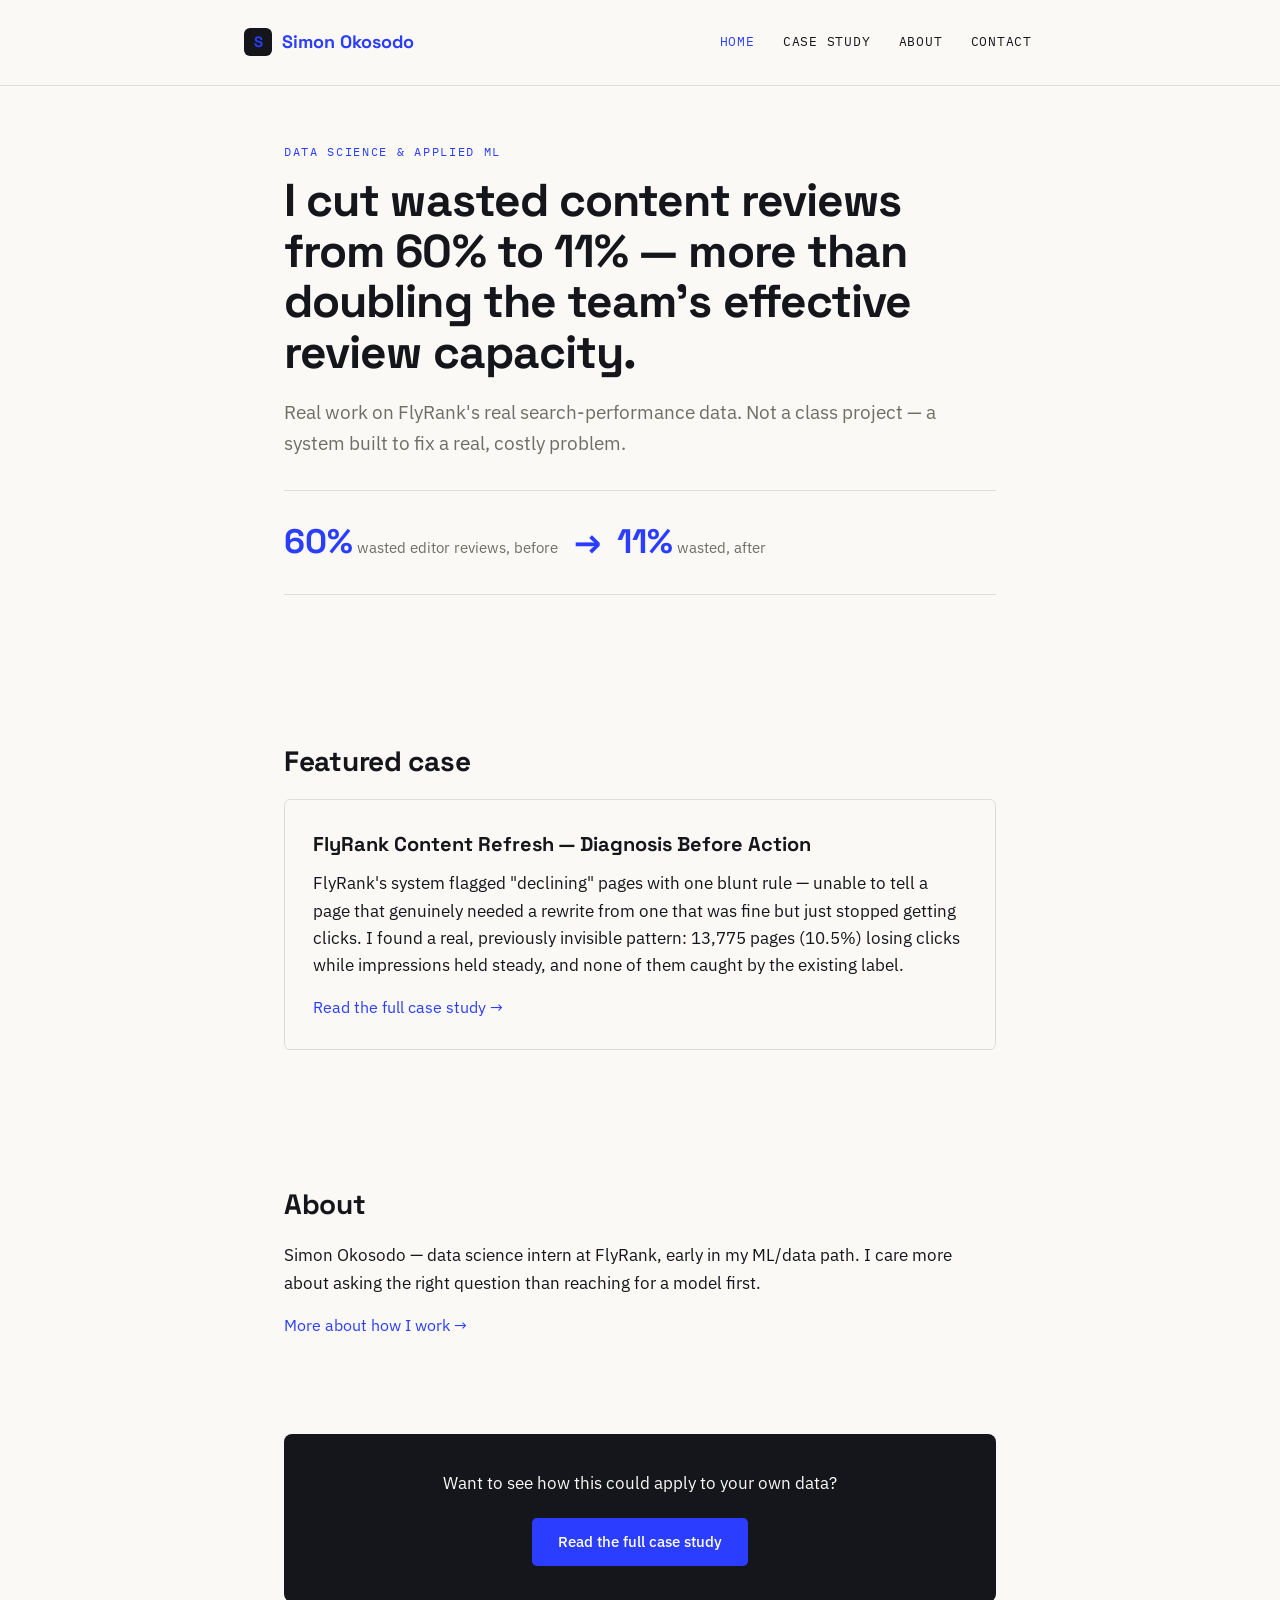
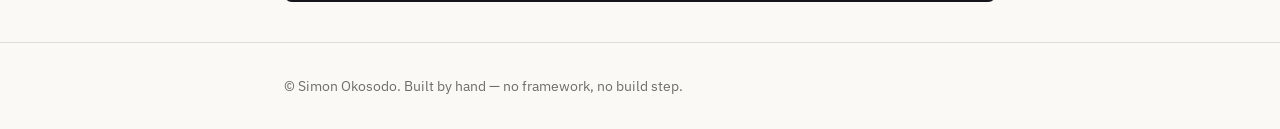
==== commit 5a1ef770: "Update content review statistics in index.html" ====
--- a/index.html
+++ b/index.html
@@ -4,7 +4,7 @@
 <meta charset="UTF-8">
 <title>Simon Okosodo — Data Science</title>
 <meta name="viewport" content="width=device-width, initial-scale=1.0">
-<meta name="description" content="I cut wasted content reviews from 60% to 18% — doubling the team's effective review capacity.">
+<meta name="description" content="I cut wasted content reviews from 60% to 11% — more than doubling the team's effective review capacity.">
 <link rel="preconnect" href="https://fonts.googleapis.com">
 <link href="https://fonts.googleapis.com/css2?family=Space+Grotesk:wght@700&family=IBM+Plex+Sans:wght@400;500&family=IBM+Plex+Mono:wght@400;500&display=swap" rel="stylesheet">
 <link rel="stylesheet" href="style.css">
@@ -27,13 +27,13 @@
 
   <section>
     <p class="eyebrow">Data Science &amp; Applied ML</p>
-    <h1>I cut wasted content reviews from 60% to 18% — doubling the team's effective review capacity.</h1>
+    <h1>I cut wasted content reviews from 60% to 11% — more than doubling the team's effective review capacity.</h1>
     <p class="lede">Real work on FlyRank's real search-performance data. Not a class project — a system built to fix a real, costly problem.</p>
 
     <div class="proof-strip">
       <div><span class="stat">60%</span> <span class="stat-label">wasted editor reviews, before</span></div>
       <div><span class="stat">→</span></div>
-      <div><span class="stat">18%</span> <span class="stat-label">wasted, after</span></div>
+      <div><span class="stat">11%</span> <span class="stat-label">wasted, after</span></div>
     </div>
   </section>
 
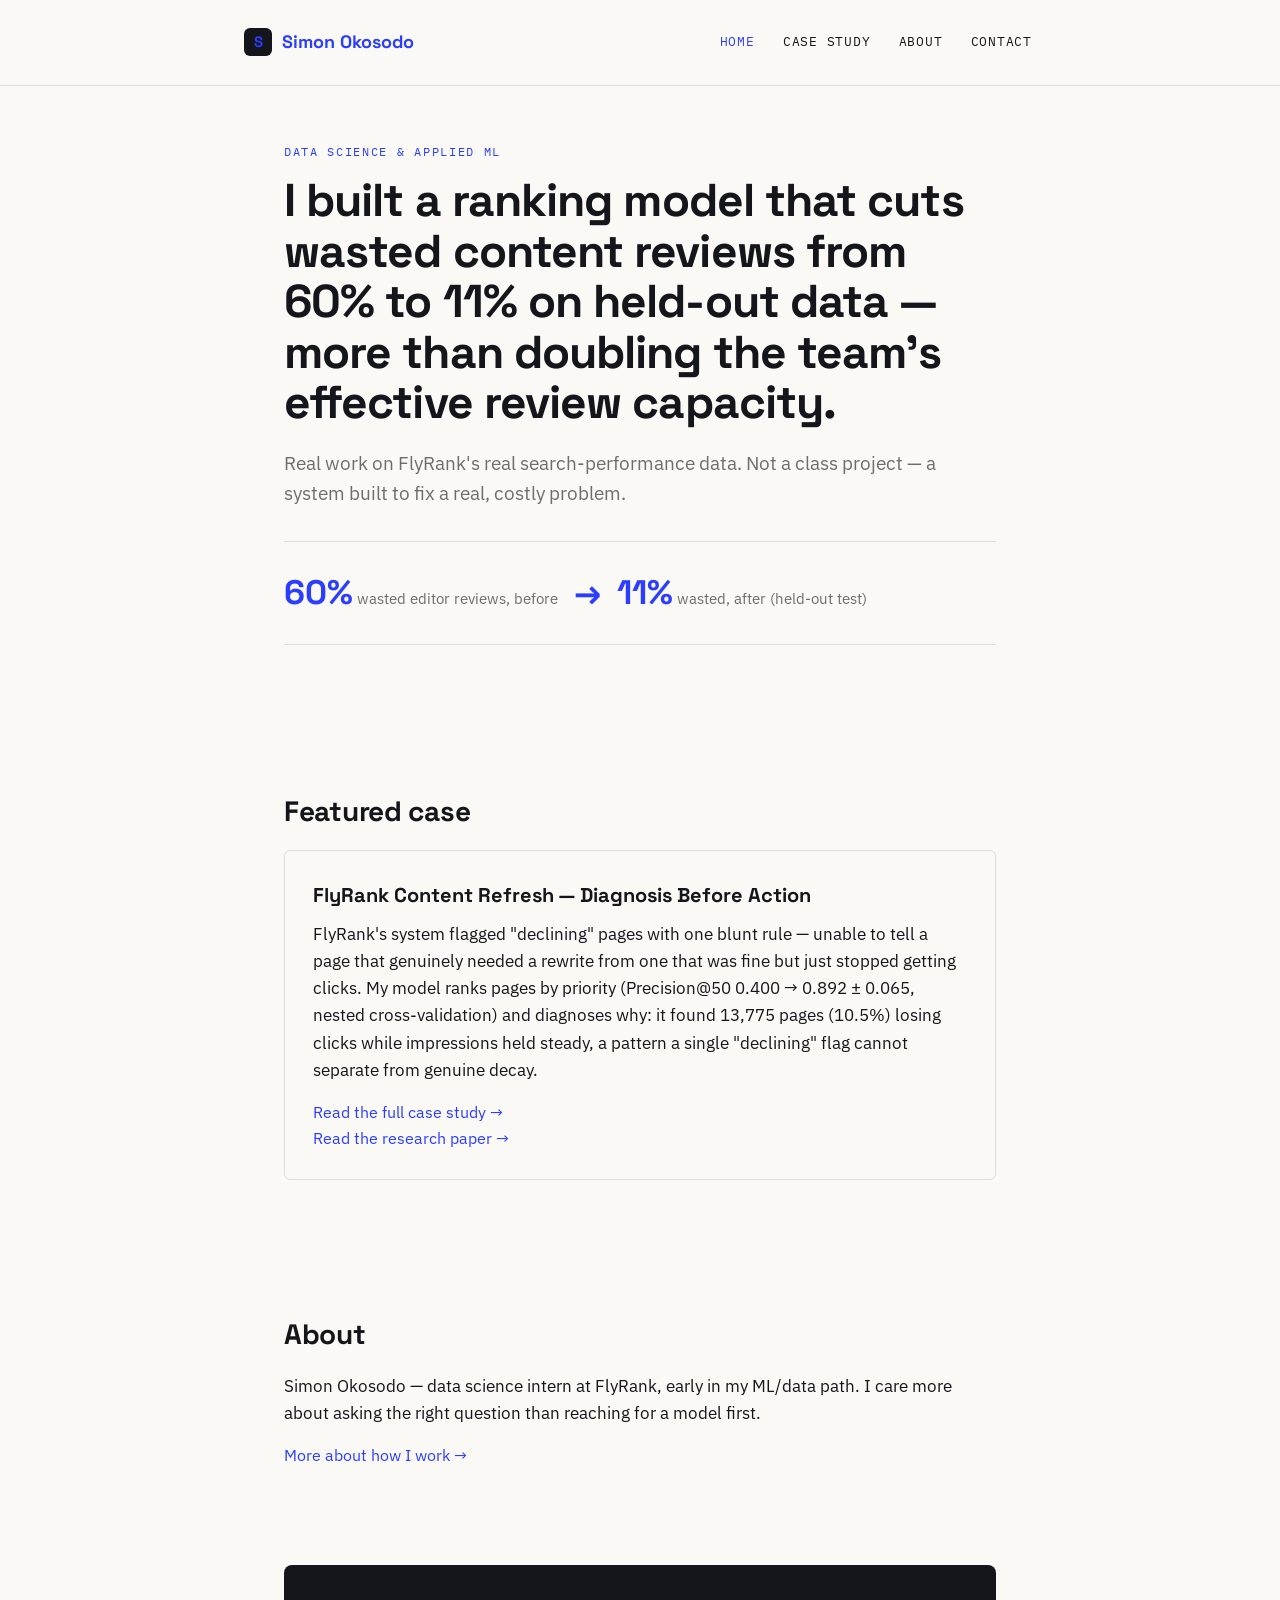
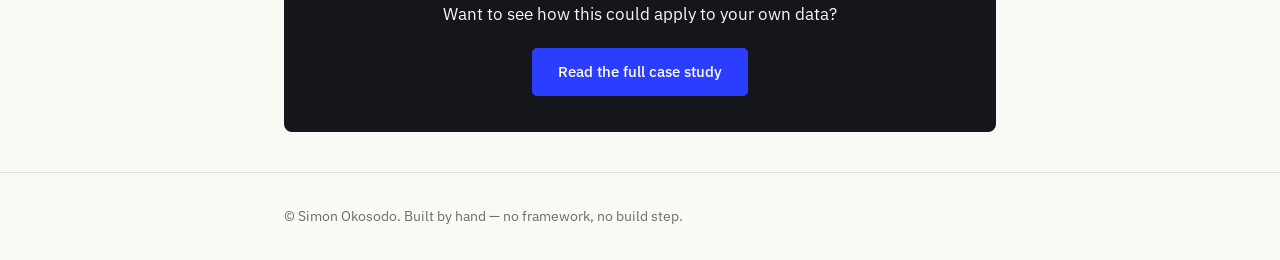
==== commit e7564a90: "Add files via upload" ====
--- a/index.html
+++ b/index.html
@@ -4,7 +4,7 @@
 <meta charset="UTF-8">
 <title>Simon Okosodo — Data Science</title>
 <meta name="viewport" content="width=device-width, initial-scale=1.0">
-<meta name="description" content="I cut wasted content reviews from 60% to 11% — more than doubling the team's effective review capacity.">
+<meta name="description" content="I built a ranking model that cuts wasted content reviews from 60% to 11% on held-out data — more than doubling the team's effective review capacity.">
 <link rel="preconnect" href="https://fonts.googleapis.com">
 <link href="https://fonts.googleapis.com/css2?family=Space+Grotesk:wght@700&family=IBM+Plex+Sans:wght@400;500&family=IBM+Plex+Mono:wght@400;500&display=swap" rel="stylesheet">
 <link rel="stylesheet" href="style.css">
@@ -27,13 +27,13 @@
 
   <section>
     <p class="eyebrow">Data Science &amp; Applied ML</p>
-    <h1>I cut wasted content reviews from 60% to 11% — more than doubling the team's effective review capacity.</h1>
+    <h1>I built a ranking model that cuts wasted content reviews from 60% to 11% on held-out data — more than doubling the team's effective review capacity.</h1>
     <p class="lede">Real work on FlyRank's real search-performance data. Not a class project — a system built to fix a real, costly problem.</p>
 
     <div class="proof-strip">
       <div><span class="stat">60%</span> <span class="stat-label">wasted editor reviews, before</span></div>
       <div><span class="stat">→</span></div>
-      <div><span class="stat">11%</span> <span class="stat-label">wasted, after</span></div>
+      <div><span class="stat">11%</span> <span class="stat-label">wasted, after (held-out test)</span></div>
     </div>
   </section>
 
@@ -41,8 +41,10 @@
     <h2>Featured case</h2>
     <div class="card">
       <h3>FlyRank Content Refresh — Diagnosis Before Action</h3>
-      <p>FlyRank's system flagged "declining" pages with one blunt rule — unable to tell a page that genuinely needed a rewrite from one that was fine but just stopped getting clicks. I found a real, previously invisible pattern: 13,775 pages (10.5%) losing clicks while impressions held steady, and none of them caught by the existing label.</p>
+      <p>FlyRank's system flagged "declining" pages with one blunt rule — unable to tell a page that genuinely needed a rewrite from one that was fine but just stopped getting clicks. My model ranks pages by priority (Precision@50 0.400 → 0.892 ± 0.065, nested cross-validation) and diagnoses why: it found 13,775 pages (10.5%) losing clicks while impressions held steady, a pattern a single "declining" flag cannot separate from genuine decay.</p>
       <a href="case-study.html">Read the full case study →</a>
+      <br>
+      <a href="https://simon-okosodo-ds.github.io/flyrank-ml-internship-starter/" target="_blank" rel="noopener">Read the research paper →</a>
     </div>
   </section>
 
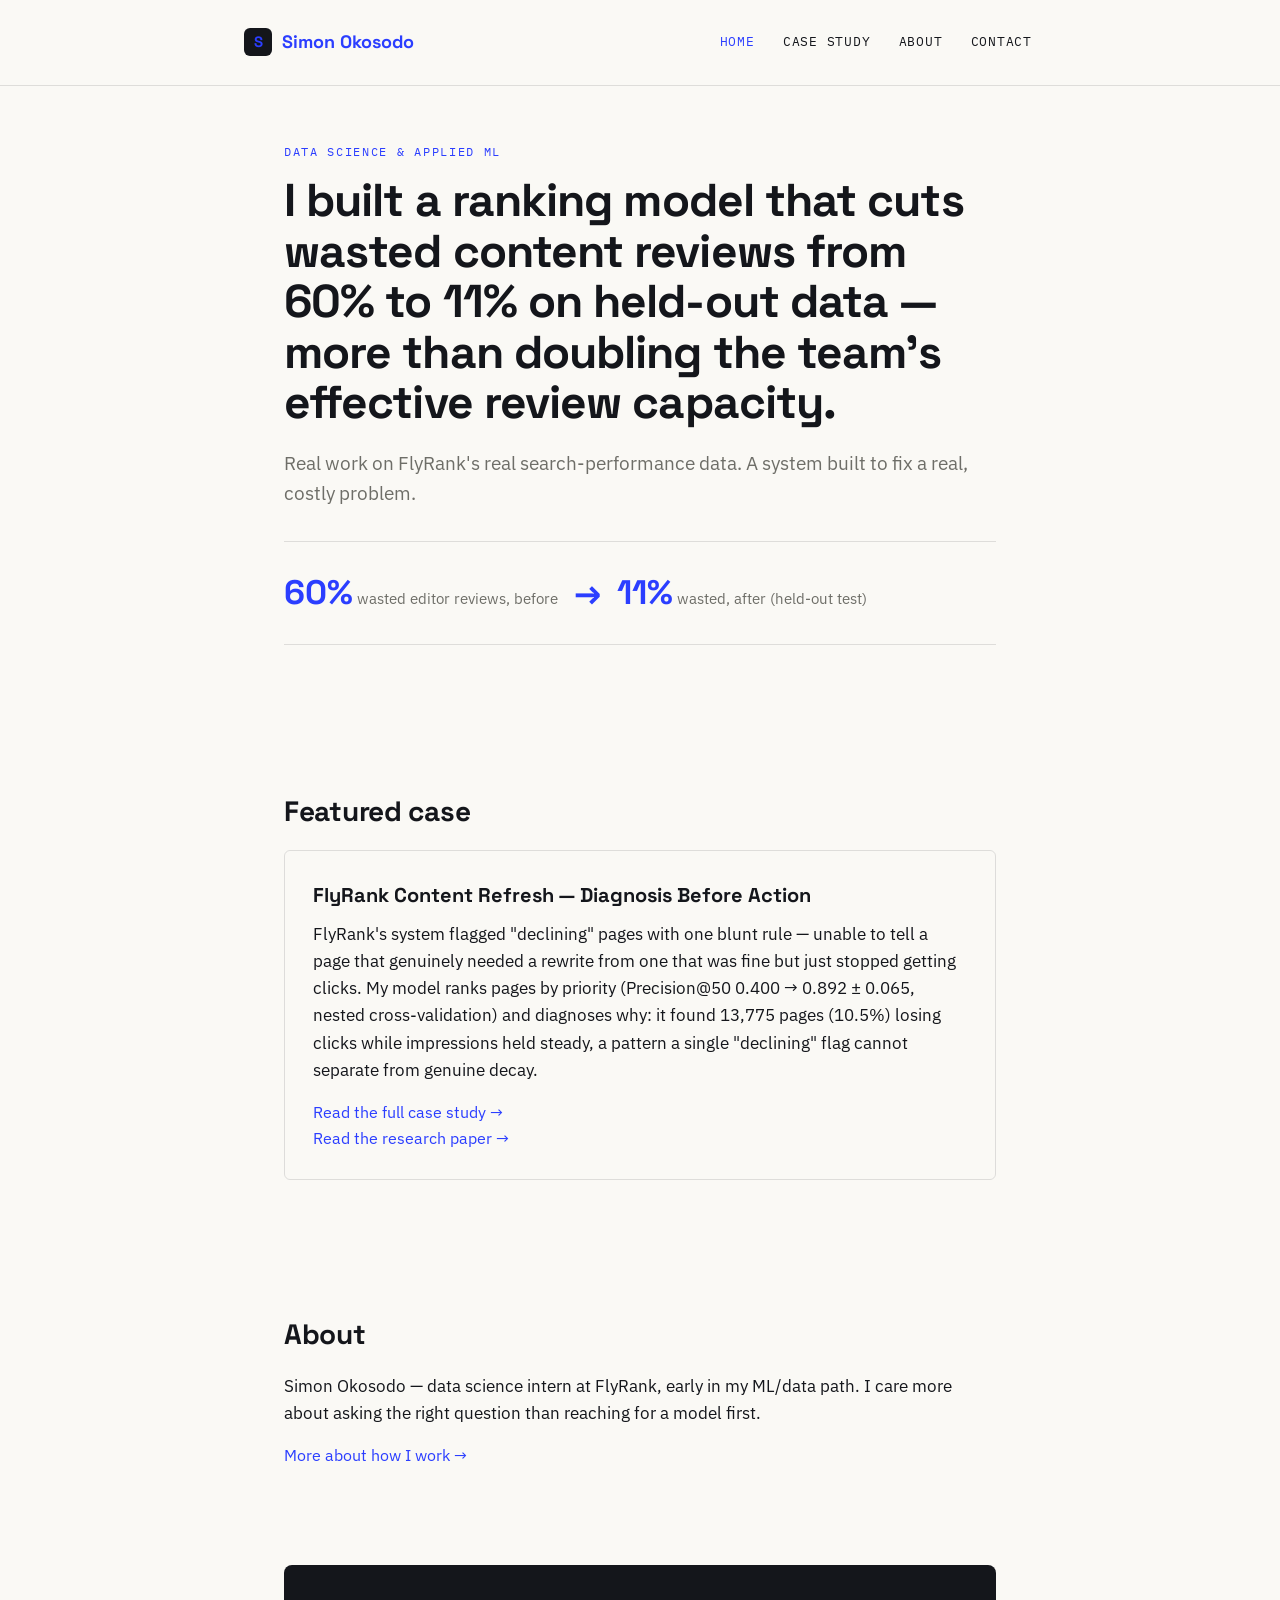
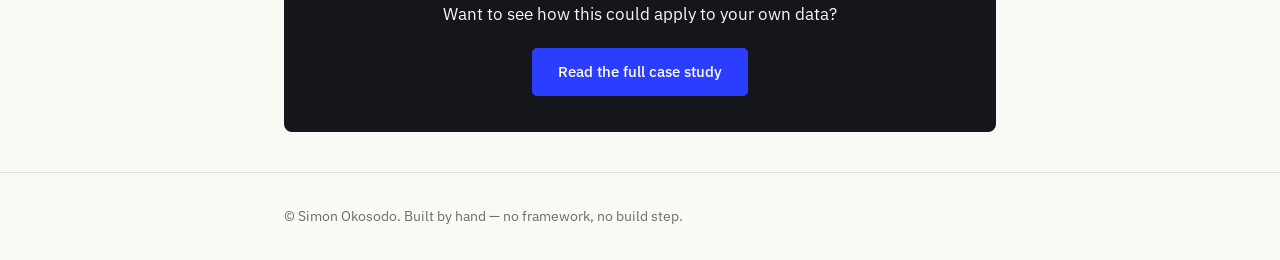
==== commit 3b866619: "Update index.html" ====
--- a/index.html
+++ b/index.html
@@ -28,7 +28,7 @@
   <section>
     <p class="eyebrow">Data Science &amp; Applied ML</p>
     <h1>I built a ranking model that cuts wasted content reviews from 60% to 11% on held-out data — more than doubling the team's effective review capacity.</h1>
-    <p class="lede">Real work on FlyRank's real search-performance data. Not a class project — a system built to fix a real, costly problem.</p>
+    <p class="lede">Real work on FlyRank's real search-performance data. A system built to fix a real, costly problem.</p>
 
     <div class="proof-strip">
       <div><span class="stat">60%</span> <span class="stat-label">wasted editor reviews, before</span></div>
